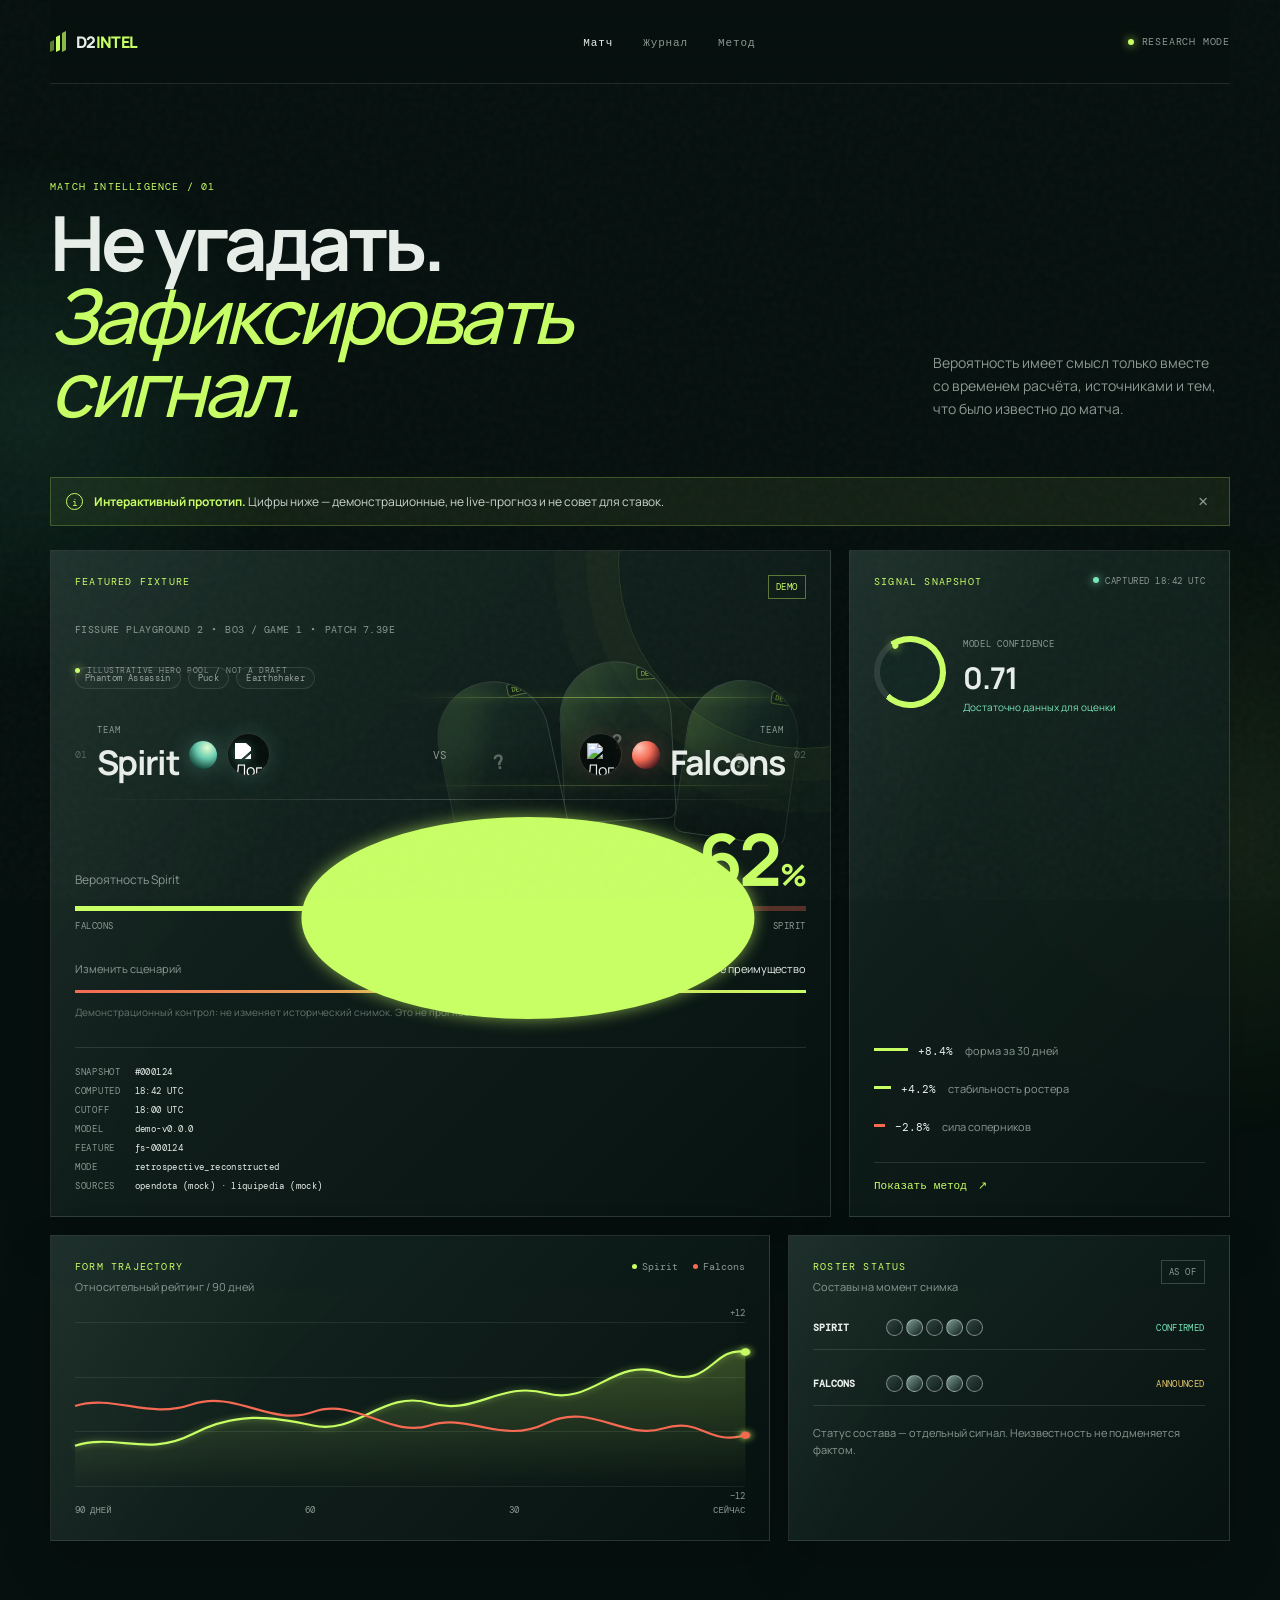
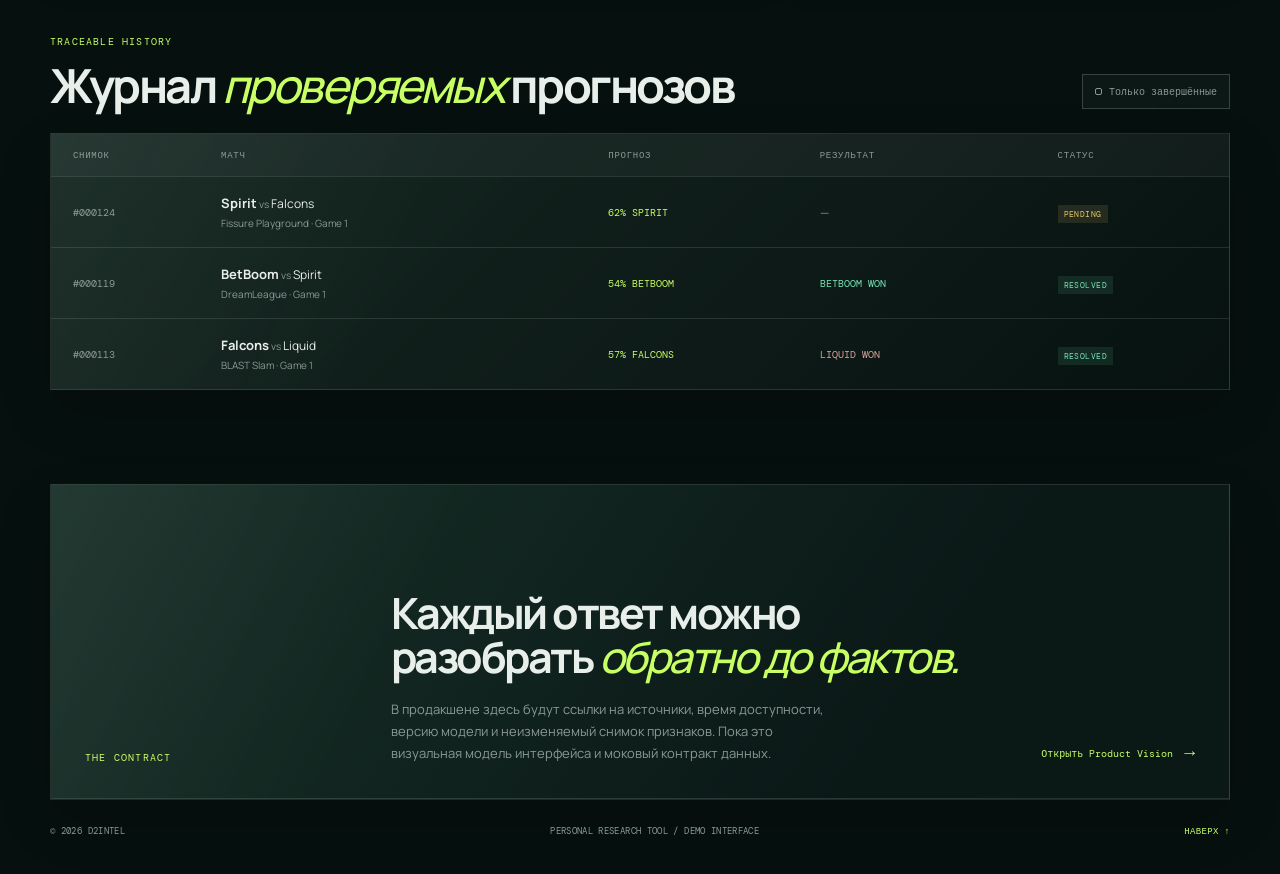
==== site/index.html @ 44f667b5 "fix(ui): вести ссылку Product Vision на репозиторий, а не на ../PRODUCT.md Относительная ссылка ../P" ====
<!doctype html>
<html lang="ru">
  <head>
    <meta charset="UTF-8" />
    <meta name="viewport" content="width=device-width, initial-scale=1.0" />
    <meta name="theme-color" content="#07100f" />
    <meta
      name="description"
      content="D2INTEL — интерфейс для воспроизводимой аналитики профессиональной Dota 2."
    />
    <title>D2INTEL — Match Intelligence</title>
    <link rel="preconnect" href="https://fonts.googleapis.com" />
    <link rel="preconnect" href="https://fonts.gstatic.com" crossorigin />
    <link
      href="https://fonts.googleapis.com/css2?family=DM+Mono:wght@400;500&family=Manrope:wght@400;500;600;700;800&display=swap"
      rel="stylesheet"
    />
    <link rel="stylesheet" href="./styles.css" />
  </head>
  <body>
    <div class="ambient ambient--left"></div>
    <div class="ambient ambient--right"></div>
    <div class="grain" aria-hidden="true"></div>

    <header class="topbar page-width">
      <a class="brand" href="#top" aria-label="D2INTEL — на главную">
        <span class="brand-mark" aria-hidden="true"><i></i><i></i><i></i></span>
        <span>D2<span class="brand-accent">INTEL</span></span>
      </a>
      <nav class="nav" aria-label="Основная навигация">
        <a class="nav-link nav-link--active" href="#match">Матч</a>
        <a class="nav-link" href="#ledger">Журнал</a>
        <a class="nav-link" href="#method">Метод</a>
      </nav>
      <div class="status" title="Демонстрационный режим">
        <span class="status-dot"></span>
        <span>RESEARCH MODE</span>
      </div>
    </header>

    <main id="top" class="page-width">
      <section class="intro" aria-labelledby="page-title">
        <div>
          <p class="eyebrow">MATCH INTELLIGENCE / 01</p>
          <h1 id="page-title">Не угадать.<br /><em>Зафиксировать сигнал.</em></h1>
        </div>
        <p class="intro-copy">
          Вероятность имеет смысл только вместе со временем расчёта, источниками и тем, что
          было известно до матча.
        </p>
      </section>

      <section class="demo-notice" aria-label="Статус прототипа" data-reveal>
        <span class="notice-icon" aria-hidden="true">i</span>
        <p><strong>Интерактивный прототип.</strong> Цифры ниже — демонстрационные, не live-прогноз и не совет для ставок.</p>
        <button class="notice-close" type="button" aria-label="Скрыть уведомление">×</button>
      </section>

      <section id="match" class="match-layout" aria-labelledby="match-heading">
        <article class="match-card panel" data-reveal>
          <div class="panel-label-row">
            <p class="panel-label">FEATURED FIXTURE</p>
            <span class="tag tag--live">DEMO</span>
          </div>
          <div class="match-meta" id="match-meta">
            <span>FISSURE PLAYGROUND 2</span>
            <span>•</span>
            <span>BO3 / GAME 1</span>
            <span>•</span>
            <span>PATCH 7.39E</span>
          </div>

          <div class="hero-constellation" aria-hidden="true">
            <div class="hero-portraits" id="hero-portraits"></div>
            <span class="scan-line scan-line--one"></span><span class="scan-line scan-line--two"></span>
          </div>
          <p class="hero-pool-label"><span></span>ILLUSTRATIVE HERO POOL / NOT A DRAFT</p>
          <ul class="hero-chips" id="hero-chips" aria-label="Иллюстративные герои прототипа (демо, не драфт)"></ul>

          <div class="teams">
            <div class="team team--a">
              <span class="team-number">01</span>
              <div class="team-copy"><p>TEAM</p><h2 id="match-heading">Spirit</h2></div>
              <span class="team-orb team-orb--a" aria-hidden="true"></span>
              <span class="team-logo team-logo--spirit"><img src="https://gamesettings.top/assets/images/game/149/logo.png" alt="Логотип Team Spirit" data-mono="TS" loading="lazy" decoding="async" /></span>
            </div>
            <div class="versus" aria-label="против">VS</div>
            <div class="team team--b">
              <span class="team-logo team-logo--falcons"><img src="https://img-cdn.hltv.org/teamlogo/4eJSkDQINNM6Tbs4WvLzkN.png?ixlib=java-2.1.0&amp;s=21613e9a4eb0302486984b3c3536202e&amp;w=500" alt="Логотип Team Falcons" data-mono="TF" loading="lazy" decoding="async" /></span>
              <span class="team-orb team-orb--b" aria-hidden="true"></span>
              <div class="team-copy team-copy--right"><p>TEAM</p><h2 id="team-b-name">Falcons</h2></div>
              <span class="team-number">02</span>
            </div>
          </div>

          <div class="probability-block" data-reveal>
            <div class="probability-heading">
              <span>Вероятность <span id="team-a-label">Team Spirit</span></span>
              <strong><output id="probability-value">62</output><small>%</small></strong>
            </div>
            <div class="probability-track" aria-hidden="true"><span id="probability-fill"></span><span class="probability-pulse"></span></div>
            <div class="probability-scale"><span>FALCONS</span><span>НЕЙТРАЛЬНО</span><span>SPIRIT</span></div>
            <label class="slider-label" for="probability-control">
              <span>Изменить сценарий</span><span id="scenario-name">Умеренное преимущество</span>
            </label>
            <input id="probability-control" type="range" min="35" max="75" value="62" aria-describedby="scenario-help" />
            <p id="scenario-help" class="assistive-copy">Демонстрационный контрол: не изменяет исторический снимок. Это не прогноз и не совет для ставок.</p>
            <p class="sr-only" aria-live="polite" id="scenario-live"></p>
          </div>

          <dl class="provenance" id="provenance" aria-label="Происхождение снимка"></dl>
        </article>

        <aside class="signal-card panel" aria-labelledby="signal-heading" data-reveal>
          <div class="panel-label-row">
            <p class="panel-label" id="signal-heading">SIGNAL SNAPSHOT</p>
            <span class="capture" id="signal-capture">CAPTURED 18:42 UTC</span>
          </div>
          <div class="signal-score">
            <span class="signal-ring" aria-hidden="true"><i></i></span>
            <div><span class="metric-name">MODEL CONFIDENCE</span><strong id="signal-confidence">0.71</strong><p id="signal-confidence-note">Достаточно данных для оценки</p></div>
          </div>
          <div class="evidence-list" id="evidence-list"></div>
          <a class="text-link" href="#method">Показать метод <span>↗</span></a>
        </aside>
      </section>

      <section class="insight-grid">
        <article class="panel chart-panel" aria-labelledby="trajectory-heading" data-reveal>
          <div class="panel-label-row">
            <div><p class="panel-label" id="trajectory-heading">FORM TRAJECTORY</p><p class="panel-subtitle">Относительный рейтинг / 90 дней</p></div>
            <div class="legend"><span><i class="legend-dot legend-dot--a"></i>Spirit</span><span><i class="legend-dot legend-dot--b"></i>Falcons</span></div>
          </div>
          <div class="chart-wrap" role="img" aria-label="График формы: Team Spirit в конце периода опережает Team Falcons">
            <div class="chart-grid"><i></i><i></i><i></i><i></i></div>
            <svg viewBox="0 0 690 220" preserveAspectRatio="none" aria-hidden="true">
              <defs><linearGradient id="areaA" x1="0" y1="0" x2="0" y2="1"><stop offset="0" stop-color="#c8ff65" stop-opacity=".24"/><stop offset="1" stop-color="#c8ff65" stop-opacity="0"/></linearGradient></defs>
              <path id="area-a" class="area" d="M0 165 C40 148 75 180 120 150 S200 125 245 138 S318 90 365 108 S437 78 485 95 S555 45 605 68 S655 32 690 40 L690 220 L0 220Z" fill="url(#areaA)"/>
              <path id="line-a" class="line line--a" d="M0 165 C40 148 75 180 120 150 S200 125 245 138 S318 90 365 108 S437 78 485 95 S555 45 605 68 S655 32 690 40"/>
              <path id="line-b" class="line line--b" d="M0 112 C40 96 75 130 120 110 S202 140 245 120 S325 155 365 138 S440 164 485 135 S565 158 605 142 S650 165 690 151"/>
              <circle id="chart-end-a" class="chart-end" cx="690" cy="40" r="5"/><circle id="chart-end-b" class="chart-end chart-end--b" cx="690" cy="151" r="5"/>
            </svg>
            <div class="chart-label chart-label--top">+12</div><div class="chart-label chart-label--bottom">−12</div>
          </div>
          <div class="chart-dates"><span>90 ДНЕЙ</span><span>60</span><span>30</span><span>СЕЙЧАС</span></div>
        </article>

        <article class="panel roster-panel" aria-labelledby="roster-heading" data-reveal>
          <div class="panel-label-row"><div><p class="panel-label" id="roster-heading">ROSTER STATUS</p><p class="panel-subtitle">Составы на момент снимка</p></div><span class="tag">AS OF</span></div>
          <div id="roster-rows"></div>
          <p class="roster-note">Статус состава — отдельный сигнал. Неизвестность не подменяется фактом.</p>
        </article>
      </section>

      <section id="ledger" class="ledger-section" aria-labelledby="ledger-heading" data-reveal>
        <div class="section-heading"><div><p class="eyebrow">TRACEABLE HISTORY</p><h2 id="ledger-heading">Журнал <em>проверяемых</em> прогнозов</h2></div><button class="filter-button" type="button" aria-pressed="false"><span></span>Только завершённые</button></div>
        <div class="ledger panel" role="table" aria-label="Журнал демонстрационных прогнозов">
          <div class="ledger-head" role="row"><span role="columnheader">СНИМОК</span><span role="columnheader">МАТЧ</span><span role="columnheader">ПРОГНОЗ</span><span role="columnheader">РЕЗУЛЬТАТ</span><span role="columnheader">СТАТУС</span></div>
          <div id="ledger-body"></div>
        </div>
      </section>

      <section id="method" class="method-section panel" data-reveal>
        <p class="panel-label">THE CONTRACT</p>
        <div><h2>Каждый ответ можно<br />разобрать <em>обратно до фактов.</em></h2><p>В продакшене здесь будут ссылки на источники, время доступности, версию модели и неизменяемый снимок признаков. Пока это визуальная модель интерфейса и моковый контракт данных.</p></div>
        <a class="method-link" href="https://github.com/djajling/d2intel/blob/main/PRODUCT.md" target="_blank" rel="noopener">Открыть Product Vision <span>→</span></a>
      </section>
    </main>

    <footer class="footer page-width"><span>© 2026 D2INTEL</span><span>PERSONAL RESEARCH TOOL / DEMO INTERFACE</span><a href="#top">НАВЕРХ ↑</a></footer>

    <script type="application/json" id="match-contract-fallback">
{
  "contract_version": "0.1.0-mock",
  "demo": true,
  "evaluation_mode": "retrospective_reconstructed",
  "disclaimer": "Моковый контракт первого прототипа. Все цифры демонстрационные, не live-прогноз и не совет для ставок.",
  "target_note": "ВНИМАНИЕ: docs/PRD.md определяет цель как карта N ПОСЛЕ драфта, а корневые документы — первая карта ДО драфта. Цель прогноза требует согласования владельцем через ADR до подключения реального API.",
  "snapshot_id": "#000124",
  "computed_at": "2026-09-21T18:42:00Z",
  "cutoff_at": "2026-09-21T18:00:00Z",
  "data_age": "reconstructed",
  "model_version_id": "demo-v0.0.0",
  "feature_snapshot_id": "fs-000124",
  "sources": [
    { "id": "opendota", "kind": "history", "access": "mock", "rights": "pending_review" },
    { "id": "liquipedia", "kind": "roster", "access": "mock", "rights": "pending_review" }
  ],
  "fixture": {
    "tournament": "FISSURE PLAYGROUND 2",
    "stage": null,
    "series_format": "BO3",
    "game_number": 1,
    "patch": "7.39E",
    "team_a": { "name": "Spirit", "roster_status": "confirmed" },
    "team_b": { "name": "Falcons", "roster_status": "announced" }
  },
  "prediction": {
    "team_a_win_probability": 0.62,
    "team_b_win_probability": 0.38,
    "abstention": false,
    "confidence": 0.71,
    "confidence_note": "Достаточно данных для оценки",
    "slider": { "min": 35, "max": 75, "default": 62 },
    "scenario_bands": [
      { "upto": 47, "label": "Преимущество Falcons" },
      { "upto": 54, "label": "Почти равные шансы" },
      { "upto": 66, "label": "Умеренное преимущество" },
      { "upto": 101, "label": "Выраженное преимущество" }
    ]
  },
  "evidence": [
    { "label": "форма за 30 дней", "delta": 8.4, "direction": "positive" },
    { "label": "стабильность ростера", "delta": 4.2, "direction": "positive" },
    { "label": "сила соперников", "delta": -2.8, "direction": "negative" }
  ],
  "hero_pool": [
    { "name": "Phantom Assassin", "image": "https://cdn.cloudflare.steamstatic.com/apps/dota2/images/dota_react/heroes/phantom_assassin.png", "demo": true },
    { "name": "Puck", "image": "https://cdn.cloudflare.steamstatic.com/apps/dota2/images/dota_react/heroes/puck.png", "demo": true },
    { "name": "Earthshaker", "image": "https://cdn.cloudflare.steamstatic.com/apps/dota2/images/dota_react/heroes/earthshaker.png", "demo": true }
  ],
  "form_trajectory": {
    "window_days": 90,
    "team_a_path": "M0 165 C40 148 75 180 120 150 S200 125 245 138 S318 90 365 108 S437 78 485 95 S555 45 605 68 S655 32 690 40 L690 220 L0 220Z",
    "team_a_line": "M0 165 C40 148 75 180 120 150 S200 125 245 138 S318 90 365 108 S437 78 485 95 S555 45 605 68 S655 32 690 40",
    "team_b_line": "M0 112 C40 96 75 130 120 110 S202 140 245 120 S325 155 365 138 S440 164 485 135 S565 158 605 142 S650 165 690 151",
    "team_a_end": { "x": 690, "y": 40 },
    "team_b_end": { "x": 690, "y": 151 }
  },
  "ledger": [
    { "snapshot_id": "#000124", "team_a": "Spirit", "team_b": "Falcons", "event": "Fissure Playground · Game 1", "prob_chip": "62% SPIRIT", "result": "—", "status": "PENDING", "status_kind": "open" },
    { "snapshot_id": "#000119", "team_a": "BetBoom", "team_b": "Spirit", "event": "DreamLeague · Game 1", "prob_chip": "54% BETBOOM", "result": "BETBOOM WON", "status": "RESOLVED", "status_kind": "resolved" },
    { "snapshot_id": "#000113", "team_a": "Falcons", "team_b": "Liquid", "event": "BLAST Slam · Game 1", "prob_chip": "57% FALCONS", "result": "LIQUID WON", "status": "RESOLVED", "status_kind": "miss" }
  ]
}
    </script>
    <script src="./app.js"></script>
  </body>
</html>
---- site/styles.css ----
:root {
  --ink: #e8eee9;
  --muted: #8b9992;
  --line: rgba(232, 238, 233, 0.12);
  --line-bright: rgba(232, 238, 233, 0.2);
  --ground: #06100e;
  --panel: rgba(16, 30, 27, 0.72);
  --acid: #c8ff65;
  --hot: #f66a53;
  --mint: #77e6ba;
  --mono: "DM Mono", monospace;
  --sans: "Manrope", Arial, sans-serif;
}

* { box-sizing: border-box; }
html { scroll-behavior: smooth; }
body { margin: 0; color: var(--ink); background: var(--ground); font-family: var(--sans); min-width: 320px; overflow-x: hidden; }
a { color: inherit; text-decoration: none; }
button, input { font: inherit; }
button { color: inherit; }
.page-width { width: min(1180px, calc(100% - 48px)); margin: 0 auto; position: relative; z-index: 1; }
.grain { position: fixed; inset: 0; pointer-events: none; opacity: .045; z-index: 4; background-image: url("data:image/svg+xml,%3Csvg viewBox='0 0 160 160' xmlns='http://www.w3.org/2000/svg'%3E%3Cfilter id='n'%3E%3CfeTurbulence type='fractalNoise' baseFrequency='.9' numOctaves='4' stitchTiles='stitch'/%3E%3C/filter%3E%3Crect width='100%25' height='100%25' filter='url(%23n)' opacity='.7'/%3E%3C/svg%3E"); }
.ambient { position: fixed; border-radius: 100%; filter: blur(2px); pointer-events: none; opacity: .8; }
.ambient--left { top: 115px; left: -270px; width: 600px; height: 600px; background: radial-gradient(circle, rgba(101, 227, 173, .12), transparent 66%); animation: float 18s ease-in-out infinite alternate; }
.ambient--right { right: -280px; top: 490px; width: 690px; height: 690px; background: radial-gradient(circle, rgba(200, 255, 101, .1), transparent 65%); animation: float 23s -5s ease-in-out infinite alternate-reverse; }

.topbar { position: sticky; top: 0; z-index: 6; height: 84px; display: flex; align-items: center; justify-content: space-between; border-bottom: 1px solid var(--line); background: linear-gradient(180deg, rgba(6,16,14,.88), rgba(6,16,14,.55)); backdrop-filter: blur(12px); -webkit-backdrop-filter: blur(12px); }
.brand { display: flex; align-items: center; gap: 10px; font-size: 16px; font-weight: 800; letter-spacing: -.7px; }
.brand-accent { color: var(--acid); }
.brand-mark { display: flex; gap: 2px; align-items: end; height: 19px; }
.brand-mark i { display: block; width: 4px; background: var(--acid); transform: skewY(-25deg); }
.brand-mark i:nth-child(1) { height: 10px; opacity: .45; }.brand-mark i:nth-child(2) { height: 15px; }.brand-mark i:nth-child(3) { height: 19px; opacity: .7; }
.nav { display: flex; gap: 30px; margin-left: 74px; }.nav-link { font: 500 11px var(--mono); color: var(--muted); letter-spacing: .08em; transition: color .2s; }.nav-link:hover, .nav-link--active { color: var(--ink); }
.status { display: flex; gap: 8px; align-items: center; color: var(--muted); font: 10px var(--mono); letter-spacing: .08em; }.status-dot { width: 6px; height: 6px; border-radius: 50%; background: var(--acid); box-shadow: 0 0 10px var(--acid); animation: blink 2.5s infinite; }

.intro { padding: 96px 0 52px; display: flex; align-items: end; justify-content: space-between; gap: 32px; }.eyebrow, .panel-label { margin: 0 0 13px; color: var(--acid); font: 10px var(--mono); letter-spacing: .12em; }.intro h1 { margin: 0; max-width: 700px; font-size: clamp(42px, 6vw, 76px); line-height: .96; letter-spacing: -4px; font-weight: 700; }.intro h1 em, h2 em { color: var(--acid); font-weight: 500; }.intro-copy { max-width: 290px; margin: 0 7px 5px 0; color: var(--muted); font-size: 14px; line-height: 1.65; }
.demo-notice { margin: 0 0 24px; border: 1px solid rgba(200, 255, 101, .23); background: rgba(200, 255, 101, .07); min-height: 48px; padding: 12px 15px; display: flex; align-items: center; gap: 11px; color: #cbd6d0; font-size: 12px; transition: opacity .3s, transform .3s, margin .3s; }.demo-notice p { margin: 0; }.demo-notice strong { color: var(--acid); }.notice-icon { border: 1px solid var(--acid); color: var(--acid); font: 10px var(--mono); width: 17px; height: 17px; text-align: center; border-radius: 100%; padding-top: 2px; }.notice-close { border: 0; background: transparent; cursor: pointer; color: var(--muted); font-size: 21px; line-height: 1; margin-left: auto; }.demo-notice--hidden { opacity: 0; transform: translateY(-8px); pointer-events: none; margin-bottom: -24px; }

.panel { position: relative; overflow: hidden; border: 1px solid var(--line); background: linear-gradient(135deg, rgba(26, 46, 40, .8), rgba(8, 19, 17, .85)); box-shadow: 0 22px 50px rgba(0, 0, 0, .16); }.panel::before { content: ""; position: absolute; inset: 0; pointer-events: none; background: linear-gradient(115deg, rgba(255,255,255,.045), transparent 32%); }.panel-label-row { position: relative; z-index: 1; display: flex; align-items: flex-start; justify-content: space-between; gap: 14px; }.panel-label { margin-bottom: 0; }.panel-subtitle { margin: 6px 0 0; color: var(--muted); font-size: 11px; }.tag, .capture { border: 1px solid var(--line-bright); padding: 5px 7px; color: var(--muted); font: 9px var(--mono); letter-spacing: .06em; }.tag--live { border-color: rgba(200,255,101,.4); color: var(--acid); }.capture { border: 0; padding: 0; color: var(--muted); }
.match-layout { display: grid; grid-template-columns: minmax(0, 1.68fr) minmax(300px, .82fr); gap: 18px; }.match-card { padding: 24px; min-height: 580px; isolation: isolate; }.match-card::after { content: ""; position: absolute; z-index: -1; width: 370px; height: 370px; right: -160px; top: -174px; border: 1px solid rgba(200,255,101,.13); border-radius: 50%; box-shadow: 0 0 0 32px rgba(200,255,101,.025), 0 0 0 64px rgba(200,255,101,.018); animation: orbital 14s linear infinite; }.match-meta { display: flex; flex-wrap: wrap; gap: 8px; margin-top: 24px; color: var(--muted); font: 10px var(--mono); letter-spacing: .04em; }
.hero-constellation { position: absolute; z-index: -1; right: 6px; top: 67px; width: 57%; height: 225px; pointer-events: none; opacity: .72; mask-image: linear-gradient(90deg, transparent, #000 21%, #000 86%, transparent); }.hero-portrait { position: absolute; overflow: hidden; width: 112px; height: 160px; border: 1px solid rgba(232,238,233,.18); border-radius: 59px 59px 10px 10px; background: #142622; box-shadow: 0 18px 25px rgba(0,0,0,.25); transform-origin: bottom center; animation: hero-rise 5.5s ease-in-out infinite alternate; }.hero-portrait::after { content: ""; position: absolute; inset: 0; background: linear-gradient(180deg, transparent 38%, rgba(7,16,14,.75)), linear-gradient(115deg, rgba(200,255,101,.22), transparent 46%); }.hero-portrait img { width: 100%; height: 100%; object-fit: cover; transform: scale(1.26); filter: saturate(1.25) contrast(1.08); }.hero-portrait--one { right: 9%; bottom: 4px; transform: rotate(8deg); animation-delay: -1.8s; }.hero-portrait--two { right: 33%; bottom: 22px; transform: rotate(-3deg); animation-delay: -3.1s; }.hero-portrait--three { right: 57%; bottom: 4px; transform: rotate(-12deg); animation-delay: -.4s; }.scan-line { position: absolute; z-index: 2; left: 4%; right: 4%; height: 1px; background: linear-gradient(90deg, transparent, rgba(200,255,101,.7), transparent); box-shadow: 0 0 8px rgba(200,255,101,.6); animation: scan 4.5s ease-in-out infinite; }.scan-line--one { top: 35%; }.scan-line--two { top: 74%; animation-delay: -2.2s; opacity: .45; }.hero-pool-label { position: relative; z-index: 1; display: flex; align-items: center; gap: 7px; margin: 29px 0 -20px; color: rgba(232,238,233,.52); font: 8px var(--mono); letter-spacing: .07em; }.hero-pool-label span { width: 5px; height: 5px; border-radius: 50%; background: var(--acid); box-shadow: 0 0 8px var(--acid); animation: blink 1.8s infinite; }
.teams { position: relative; z-index: 1; display: grid; grid-template-columns: 1fr 40px 1fr; align-items: center; margin: 35px 0 32px; }.teams::after { content: ""; position: absolute; height: 1px; background: linear-gradient(90deg, transparent, var(--line-bright), transparent); left: 0; right: 0; bottom: -15px; }.team { display: flex; align-items: center; gap: 10px; }.team--b { justify-content: flex-end; }.team-number { color: rgba(232,238,233,.3); font: 10px var(--mono); }.team-copy p { margin: 0 0 3px; color: var(--muted); font: 9px var(--mono); letter-spacing: .12em; }.team-copy h2 { margin: 0; font-size: clamp(24px, 3vw, 34px); letter-spacing: -1.7px; }.team-copy--right { text-align: right; }.team-orb { position: relative; width: 28px; height: 28px; flex: 0 0 auto; border-radius: 50%; overflow: hidden; }.team-orb::after { content: ""; position: absolute; width: 50px; height: 50px; border-radius: 45% 55% 52% 48%; left: -15px; top: -13px; border: 2px solid rgba(255,255,255,.4); transform: rotate(31deg); }.team-orb--a { background: radial-gradient(circle at 65% 24%, #e6ffd3, #67cbaf 39%, #15483b 77%); box-shadow: 0 0 22px rgba(119,230,186,.3); }.team-orb--b { background: radial-gradient(circle at 25% 24%, #ffc9ba, #f66a53 42%, #591d22 77%); box-shadow: 0 0 22px rgba(246,106,83,.25); }.team-logo { display: grid; place-items: center; width: 43px; height: 43px; flex: 0 0 auto; border: 1px solid rgba(232,238,233,.16); border-radius: 50%; overflow: hidden; background: rgba(5,12,10,.88); }.team-logo img { display: block; max-width: 77%; max-height: 77%; object-fit: contain; filter: drop-shadow(0 2px 5px rgba(0,0,0,.6)); }.team-logo--spirit img { filter: brightness(0) invert(1) drop-shadow(0 2px 5px rgba(119,230,186,.4)); }.team-logo--spirit { box-shadow: 0 0 22px rgba(119,230,186,.18); }.team-logo--falcons { box-shadow: 0 0 22px rgba(246,106,83,.16); }.versus { justify-self: center; color: var(--muted); font: 11px var(--mono); }
.probability-block { position: relative; z-index: 1; padding-top: 12px; }.probability-heading { display: flex; align-items: end; justify-content: space-between; color: var(--muted); font-size: 12px; }.probability-heading strong { color: var(--acid); font: 700 clamp(49px, 7vw, 72px)/.82 var(--sans); letter-spacing: -4px; }.probability-heading small { font-size: .42em; letter-spacing: -1px; margin-left: 2px; }.probability-track { height: 5px; margin-top: 18px; background: rgba(246,106,83,.32); overflow: hidden; }.probability-track span { display: block; height: 100%; width: 62%; background: var(--acid); box-shadow: 0 0 16px rgba(200,255,101,.6); transition: width .25s ease, background .25s; }.probability-scale { display: flex; justify-content: space-between; margin-top: 9px; color: var(--muted); font: 9px var(--mono); letter-spacing: .06em; }.slider-label { display: flex; justify-content: space-between; margin-top: 29px; font-size: 11px; color: var(--muted); }.slider-label span:last-child { color: var(--ink); } input[type="range"] { width: 100%; margin: 12px 0 0; appearance: none; height: 3px; cursor: pointer; background: linear-gradient(90deg, var(--hot), var(--acid)); outline: none; } input[type="range"]::-webkit-slider-thumb { appearance: none; width: 14px; height: 14px; border: 2px solid var(--ground); border-radius: 50%; background: var(--ink); box-shadow: 0 0 0 2px var(--ink); } input[type="range"]::-moz-range-thumb { width: 12px; height: 12px; border: 2px solid var(--ground); border-radius: 50%; background: var(--ink); box-shadow: 0 0 0 2px var(--ink); }.assistive-copy { margin: 7px 0 0; color: #63746c; font-size: 10px; }
.signal-card { padding: 24px; display: flex; flex-direction: column; }.signal-score { display: flex; align-items: center; gap: 17px; margin: 42px 0 30px; }.signal-ring { width: 72px; height: 72px; position: relative; border-radius: 50%; background: conic-gradient(var(--acid) 0 71%, rgba(232,238,233,.1) 71%); transform: rotate(-33deg); }.signal-ring::after { content: ""; position: absolute; inset: 6px; border-radius: 50%; background: #132622; }.signal-ring i { position: absolute; z-index: 1; width: 6px; height: 6px; border-radius: 50%; top: 3px; left: 49%; background: var(--acid); box-shadow: 0 0 10px var(--acid); }.metric-name { color: var(--muted); font: 9px var(--mono); letter-spacing: .08em; }.signal-score strong { display: block; margin: 5px 0 2px; font-size: 30px; letter-spacing: -1px; }.signal-score p { margin: 0; color: var(--mint); font-size: 10px; }.evidence-list { display: grid; gap: 16px; margin-top: auto; }.evidence { display: flex; align-items: center; gap: 10px; }.evidence-bar { width: 38px; height: 3px; background: var(--acid); }.evidence-bar--short { width: 23px; }.evidence-bar--negative { width: 12px; background: var(--hot); }.evidence strong { display: inline-block; width: 47px; color: var(--ink); font: 11px var(--mono); }.evidence span:last-child { color: var(--muted); font-size: 11px; }.text-link { margin-top: 26px; padding-top: 15px; border-top: 1px solid var(--line); color: var(--acid); font: 11px var(--mono); }.text-link span { margin-left: 4px; }

.insight-grid { display: grid; grid-template-columns: minmax(0, 1.55fr) minmax(280px, .95fr); gap: 18px; margin-top: 18px; }.chart-panel, .roster-panel { min-height: 288px; padding: 24px; }.legend { display: flex; gap: 15px; color: var(--muted); font: 10px var(--mono); }.legend span { display: flex; gap: 5px; align-items: center; }.legend-dot { width: 5px; height: 5px; display: inline-block; border-radius: 50%; }.legend-dot--a { background: var(--acid); }.legend-dot--b { background: var(--hot); }.chart-wrap { height: 165px; margin-top: 28px; position: relative; }.chart-wrap svg { position: absolute; inset: 0; width: 100%; height: 100%; overflow: visible; }.chart-grid { position: absolute; inset: 0; display: flex; flex-direction: column; justify-content: space-between; }.chart-grid i { display: block; border-top: 1px solid rgba(232,238,233,.09); }.line { fill: none; stroke-width: 2.2; vector-effect: non-scaling-stroke; }.line--a { stroke: var(--acid); filter: drop-shadow(0 0 4px rgba(200,255,101,.5)); stroke-dasharray: 1000; stroke-dashoffset: 1000; animation: draw-line 2s .1s ease forwards; }.line--b { stroke: var(--hot); stroke-dasharray: 1000; stroke-dashoffset: 1000; animation: draw-line 2.2s .35s ease forwards; }.chart-end { fill: var(--acid); filter: drop-shadow(0 0 4px var(--acid)); opacity: 0; animation: appear .2s 1.9s forwards; }.chart-end--b { fill: var(--hot); animation-delay: 2.3s; }.chart-label { position: absolute; right: 0; color: var(--muted); font: 9px var(--mono); }.chart-label--top { top: -15px; }.chart-label--bottom { bottom: -15px; }.chart-dates { display: flex; justify-content: space-between; margin-top: 17px; color: var(--muted); font: 9px var(--mono); }
.roster-row { position: relative; z-index: 1; display: grid; grid-template-columns: 63px 1fr auto; align-items: center; gap: 10px; padding: 25px 0 13px; border-bottom: 1px solid var(--line); }.roster-team { font: 600 10px var(--mono); }.player-dots { display: flex; gap: 3px; }.player-dots i { display: block; width: 17px; height: 17px; border: 1px solid rgba(232,238,233,.45); border-radius: 50%; background: linear-gradient(135deg, #314641, #0e1c19); }.player-dots i:nth-child(2n) { background: linear-gradient(135deg, #7c9e95, #0e1c19); }.roster-status { font: 9px var(--mono); letter-spacing: .04em; }.roster-status--good { color: var(--mint); }.roster-status--neutral { color: #e7c76c; }.roster-note { margin: 18px 0 0; color: var(--muted); font-size: 11px; line-height: 1.55; }

.ledger-section { margin: 94px 0; }.section-heading { display: flex; align-items: end; justify-content: space-between; margin-bottom: 24px; }.section-heading h2, .method-section h2 { margin: 0; font-size: clamp(30px, 4vw, 47px); line-height: 1.03; letter-spacing: -2.5px; }.filter-button { border: 1px solid var(--line-bright); padding: 10px 12px; background: rgba(16,30,27,.6); cursor: pointer; color: var(--muted); font: 10px var(--mono); transition: color .2s, border .2s; }.filter-button:hover, .filter-button[aria-pressed="true"] { color: var(--acid); border-color: var(--acid); }.filter-button span { display: inline-block; width: 7px; height: 7px; margin-right: 7px; border: 1px solid currentColor; border-radius: 2px; }.filter-button[aria-pressed="true"] span { background: currentColor; }.ledger { overflow: hidden; }.ledger-head, .ledger-row { display: grid; grid-template-columns: .74fr 2.1fr 1.1fr 1.25fr .85fr; gap: 18px; align-items: center; padding: 15px 22px; }.ledger-head { background: rgba(232,238,233,.035); color: var(--muted); font: 9px var(--mono); letter-spacing: .08em; }.ledger-row { min-height: 71px; border-top: 1px solid var(--line); transition: background .2s; font-size: 12px; }.ledger-row:hover { background: rgba(200,255,101,.04); }.ledger-row strong { font-size: 13px; }.ledger-row i { color: var(--muted); font-size: 10px; font-style: normal; }.ledger-row small { display: block; margin-top: 4px; color: var(--muted); font-size: 10px; }.mono { color: var(--muted); font: 10px var(--mono); }.prob-chip { color: var(--acid); font: 10px var(--mono); }.pending { color: var(--muted); }.outcome { color: var(--mint); font: 10px var(--mono); }.outcome--miss { color: #d9a49a; }.status-pill { padding: 4px 6px; color: var(--mint); background: rgba(119,230,186,.1); font: 8px var(--mono); letter-spacing: .06em; }.status-pill--open { color: #e7c76c; background: rgba(231,199,108,.12); }
.method-section { min-height: 315px; padding: 34px; display: grid; grid-template-columns: 1fr 2.25fr auto; align-items: end; gap: 30px; background: linear-gradient(125deg, #193129, #0a1816 73%); }.method-section h2 { font-size: clamp(26px, 3.4vw, 43px); }.method-section div p { max-width: 440px; margin: 18px 0 0; color: var(--muted); font-size: 13px; line-height: 1.7; }.method-link { color: var(--acid); white-space: nowrap; font: 10px var(--mono); }.method-link span { font-size: 18px; vertical-align: -1px; margin-left: 5px; }.footer { display: flex; justify-content: space-between; padding: 25px 0 37px; color: var(--muted); border-top: 1px solid var(--line); font: 9px var(--mono); letter-spacing: .04em; }.footer a { color: var(--acid); }

@keyframes float { to { transform: translate(60px, 50px) scale(1.1); } } @keyframes blink { 50% { opacity: .4; } } @keyframes draw-line { to { stroke-dashoffset: 0; } } @keyframes appear { to { opacity: 1; } } @keyframes hero-rise { 0% { margin-bottom: 0; } 100% { margin-bottom: 12px; } } @keyframes scan { 0%,100% { transform: translateX(-18px); opacity: .15; } 50% { transform: translateX(18px); opacity: .95; } } @keyframes orbital { to { transform: rotate(360deg); } }
@media (max-width: 800px) { .topbar { height: 70px; }.nav { display: none; }.intro { padding: 66px 0 42px; display: block; }.intro h1 { letter-spacing: -2.7px; }.intro-copy { margin: 23px 0 0; }.match-layout, .insight-grid { grid-template-columns: 1fr; }.signal-card { min-height: 350px; }.method-section { grid-template-columns: 1fr; min-height: auto; }.ledger-section { margin: 65px 0; }.ledger { overflow-x: auto; }.ledger-head, .ledger-row { min-width: 720px; }.footer { gap: 15px; flex-wrap: wrap; }.footer span:nth-child(2) { order: 3; width: 100%; } }
@media (max-width: 500px) { .page-width { width: min(100% - 28px, 1180px); }.status { font-size: 8px; }.match-card, .signal-card, .chart-panel, .roster-panel { padding: 18px; }.hero-constellation { right: -28px; width: 84%; top: 64px; opacity: .48; }.hero-portrait { width: 94px; height: 137px; }.hero-pool-label { margin-top: 28px; font-size: 7px; }.teams { grid-template-columns: 1fr 25px 1fr; margin-top: 29px; }.team { gap: 7px; }.team-copy h2 { font-size: 23px; }.team-orb { display: none; }.team-logo { width: 35px; height: 35px; }.team-number { display: none; }.probability-heading strong { font-size: 56px; }.section-heading { align-items: flex-start; gap: 18px; flex-direction: column; }.method-section { padding: 25px; }.roster-row { grid-template-columns: 57px 1fr; }.roster-status { grid-column: 2; }.player-dots i { width: 16px; height: 16px; } }
@media (prefers-reduced-motion: reduce) { *, *::before, *::after { animation-duration: .001ms !important; transition-duration: .001ms !important; scroll-behavior: auto !important; } html.js-reveal [data-reveal] { opacity: 1 !important; transform: none !important; } }

/* ---- Enhancement layer: depth, motion, interaction, fallbacks ---- */
.sr-only { position: absolute; width: 1px; height: 1px; padding: 0; margin: -1px; overflow: hidden; clip: rect(0,0,0,0); white-space: nowrap; border: 0; }

.panel { transition: transform .4s cubic-bezier(.2,.7,.2,1), border-color .4s ease, box-shadow .4s ease; }
.panel:hover { transform: translateY(-4px); border-color: var(--line-bright); box-shadow: 0 34px 70px rgba(0,0,0,.32); }

a:focus-visible, button:focus-visible, input:focus-visible, .ledger-row:focus-visible, [tabindex]:focus-visible { outline: 2px solid var(--acid); outline-offset: 3px; border-radius: 5px; }

html.js-reveal [data-reveal] { opacity: 0; transform: translateY(20px); transition: opacity .7s ease, transform .7s cubic-bezier(.2,.7,.2,1); will-change: opacity, transform; }
html.js-reveal [data-reveal].is-visible { opacity: 1; transform: none; }

.hero-portrait { transition: filter .3s ease, box-shadow .3s ease; }
.hero-portrait:hover, .hero-portrait:focus-within { filter: brightness(1.12) saturate(1.1); box-shadow: 0 18px 30px rgba(0,0,0,.38), 0 0 0 1px rgba(200,255,101,.42), 0 0 24px rgba(200,255,101,.18); }
.hero-tag { position: absolute; top: 6px; right: 6px; z-index: 3; font: 7px var(--mono); color: var(--acid); border: 1px solid rgba(200,255,101,.5); padding: 1px 3px; border-radius: 3px; background: rgba(7,16,14,.62); letter-spacing: .06em; }
.hero-name { position: absolute; left: 0; right: 0; bottom: 0; z-index: 3; text-align: center; font: 9px var(--mono); letter-spacing: .05em; color: #e4ece7; background: linear-gradient(180deg, transparent, rgba(7,16,14,.92)); padding: 16px 4px 5px; opacity: 0; transform: translateY(6px); transition: opacity .25s ease, transform .25s ease; pointer-events: none; }
.hero-portrait:hover .hero-name, .hero-portrait:focus-within .hero-name { opacity: 1; transform: none; }
.hero-chips { position: relative; z-index: 1; display: flex; flex-wrap: wrap; gap: 7px; margin: 12px 0 0; padding: 0; list-style: none; }
.hero-chips li { font: 9px var(--mono); letter-spacing: .04em; color: rgba(232,238,233,.62); border: 1px solid var(--line); padding: 4px 9px; border-radius: 20px; background: rgba(255,255,255,.02); }

.probability-pulse { position: absolute; top: 50%; width: 9px; height: 9px; border-radius: 50%; background: var(--acid); box-shadow: 0 0 12px var(--acid); transform: translate(-50%,-50%); left: 62%; animation: pulse-dot 2.4s ease-in-out infinite; }
@keyframes pulse-dot { 0%,100% { opacity: .35; } 50% { opacity: 1; } }

.capture::before { content: ""; display: inline-block; width: 6px; height: 6px; border-radius: 50%; background: var(--mint); box-shadow: 0 0 8px var(--mint); margin-right: 6px; vertical-align: 1px; animation: blink 2s infinite; }

.signal-ring { transition: transform .4s ease; }
.signal-card:hover .signal-ring { transform: rotate(-16deg); }

.team-logo.asset-failed, .hero-portrait.asset-failed { background: linear-gradient(135deg, #1c332c, #0c1a16); }
.team-logo.asset-failed::after { content: attr(data-mono); display: grid; place-items: center; width: 100%; height: 100%; font: 700 14px var(--sans); color: var(--ink); letter-spacing: .02em; }
.hero-portrait.asset-failed::after { content: attr(data-mono); position: absolute; inset: 0; display: grid; place-items: center; font: 700 20px var(--sans); color: rgba(232,238,233,.5); }

.provenance { position: relative; z-index: 1; display: grid; grid-template-columns: auto 1fr; gap: 7px 14px; margin: 28px 0 0; padding-top: 18px; border-top: 1px solid var(--line); font: 9px var(--mono); letter-spacing: .04em; }
.provenance dt { color: var(--muted); letter-spacing: .08em; align-self: center; }
.provenance dd { margin: 0; color: var(--ink); }
.provenance dd[title], .provenance dd { word-break: break-word; }
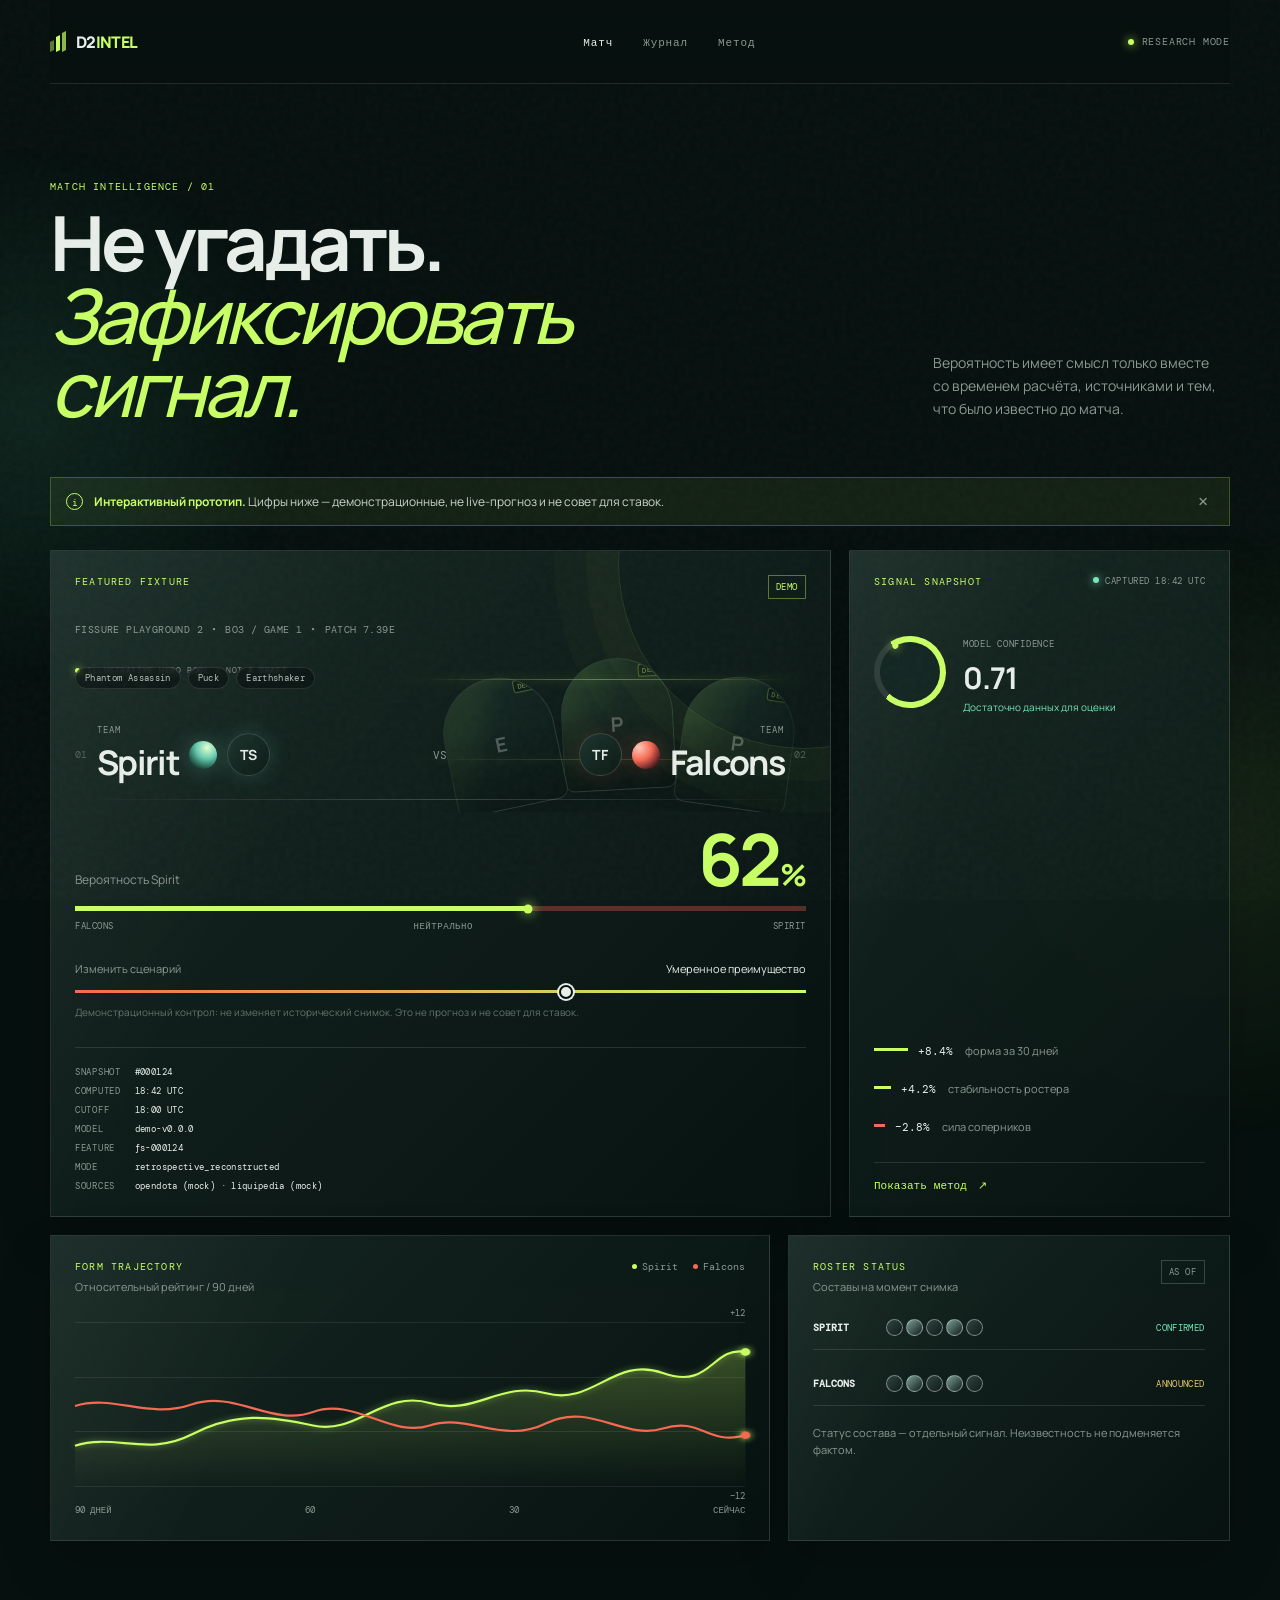
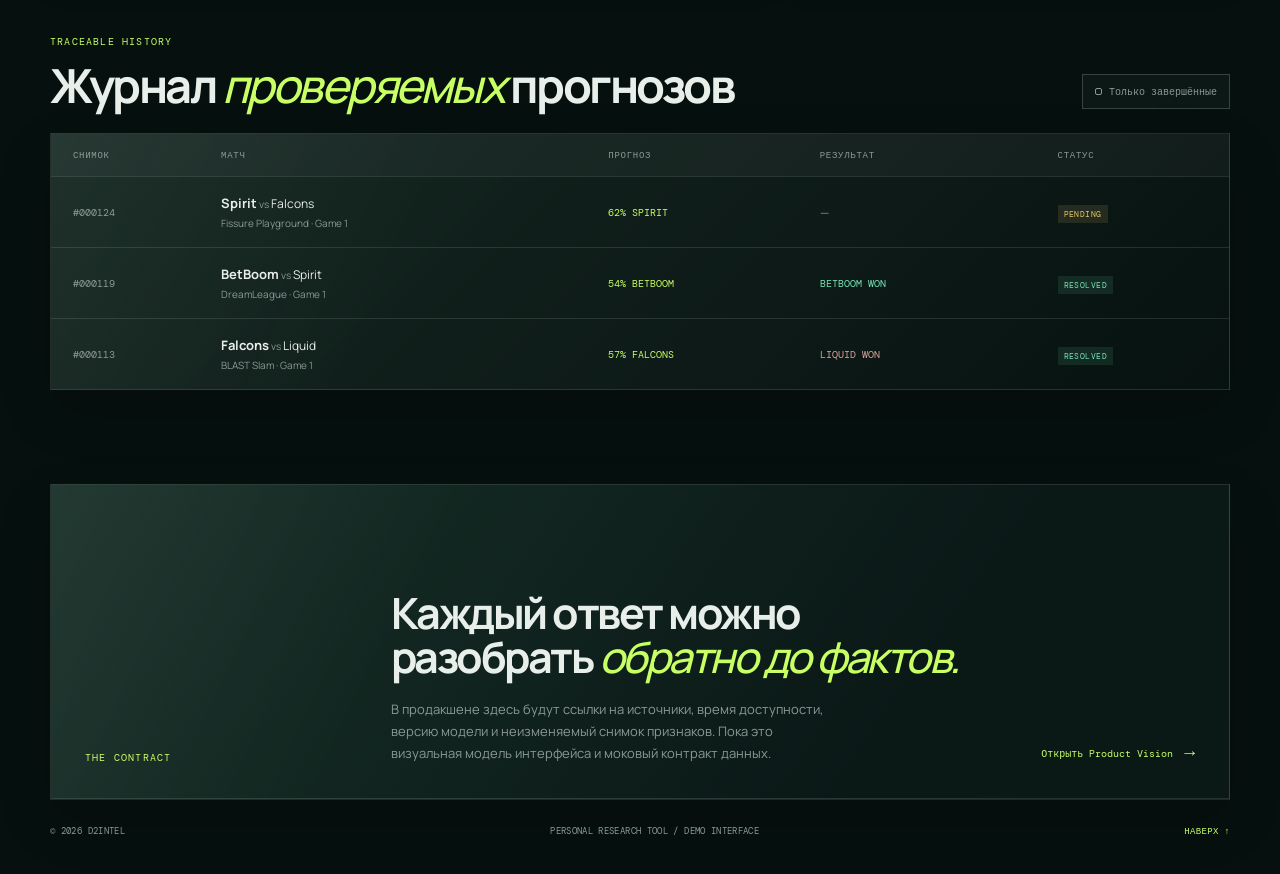
==== commit 59975294: "fix(ui): починить маркер вероятности, портреты героев и логотипы команд Огромный зелёный овал поверх" ====
--- a/site/index.html
+++ b/site/index.html
@@ -82,11 +82,17 @@
               <span class="team-number">01</span>
               <div class="team-copy"><p>TEAM</p><h2 id="match-heading">Spirit</h2></div>
               <span class="team-orb team-orb--a" aria-hidden="true"></span>
-              <span class="team-logo team-logo--spirit"><img src="https://gamesettings.top/assets/images/game/149/logo.png" alt="Логотип Team Spirit" data-mono="TS" loading="lazy" decoding="async" /></span>
+              <!-- Логотипы команд намеренно НЕ подгружаются с внешних CDN: права не подтверждены.
+                   Пока рисуется монограмма. Перед релизом положить локальный файл
+                   (site/assets/logos/spirit.png, права подтверждены) и заменить блок на:
+                   <img src="./assets/logos/spirit.png" alt="Логотип Team Spirit" data-mono="TS" /> -->
+              <span class="team-logo team-logo--spirit asset-failed" data-mono="TS" role="img" aria-label="Логотип Team Spirit"></span>
             </div>
             <div class="versus" aria-label="против">VS</div>
             <div class="team team--b">
-              <span class="team-logo team-logo--falcons"><img src="https://img-cdn.hltv.org/teamlogo/4eJSkDQINNM6Tbs4WvLzkN.png?ixlib=java-2.1.0&amp;s=21613e9a4eb0302486984b3c3536202e&amp;w=500" alt="Логотип Team Falcons" data-mono="TF" loading="lazy" decoding="async" /></span>
+              <!-- Прежний источник (img-cdn.hltv.org) был чужим CDN и отдавал 404 — заменён на монограмму.
+                   Перед релизом: site/assets/logos/falcons.png (права подтверждены) + <img data-mono="TF" />. -->
+              <span class="team-logo team-logo--falcons asset-failed" data-mono="TF" role="img" aria-label="Логотип Team Falcons"></span>
               <span class="team-orb team-orb--b" aria-hidden="true"></span>
               <div class="team-copy team-copy--right"><p>TEAM</p><h2 id="team-b-name">Falcons</h2></div>
               <span class="team-number">02</span>
@@ -98,7 +104,10 @@
               <span>Вероятность <span id="team-a-label">Team Spirit</span></span>
               <strong><output id="probability-value">62</output><small>%</small></strong>
             </div>
-            <div class="probability-track" aria-hidden="true"><span id="probability-fill"></span><span class="probability-pulse"></span></div>
+            <div class="probability-track-wrap">
+              <div class="probability-track" aria-hidden="true"><span id="probability-fill"></span></div>
+              <span class="probability-pulse" aria-hidden="true"></span>
+            </div>
             <div class="probability-scale"><span>FALCONS</span><span>НЕЙТРАЛЬНО</span><span>SPIRIT</span></div>
             <label class="slider-label" for="probability-control">
               <span>Изменить сценарий</span><span id="scenario-name">Умеренное преимущество</span>
@@ -215,9 +224,9 @@
     { "label": "сила соперников", "delta": -2.8, "direction": "negative" }
   ],
   "hero_pool": [
-    { "name": "Phantom Assassin", "image": "https://cdn.cloudflare.steamstatic.com/apps/dota2/images/dota_react/heroes/phantom_assassin.png", "demo": true },
-    { "name": "Puck", "image": "https://cdn.cloudflare.steamstatic.com/apps/dota2/images/dota_react/heroes/puck.png", "demo": true },
-    { "name": "Earthshaker", "image": "https://cdn.cloudflare.steamstatic.com/apps/dota2/images/dota_react/heroes/earthshaker.png", "demo": true }
+    { "name": "Phantom Assassin", "image": "https://cdn.cloudflare.steamstatic.com/apps/dota2/images/heroes/phantom_assassin_vert.jpg", "aspect": "235x272", "demo": true },
+    { "name": "Puck", "image": "https://cdn.cloudflare.steamstatic.com/apps/dota2/images/heroes/puck_vert.jpg", "aspect": "235x272", "demo": true },
+    { "name": "Earthshaker", "image": "https://cdn.cloudflare.steamstatic.com/apps/dota2/images/heroes/earthshaker_vert.jpg", "aspect": "235x272", "demo": true }
   ],
   "form_trajectory": {
     "window_days": 90,
--- a/site/styles.css
+++ b/site/styles.css
@@ -38,9 +38,9 @@
 
 .panel { position: relative; overflow: hidden; border: 1px solid var(--line); background: linear-gradient(135deg, rgba(26, 46, 40, .8), rgba(8, 19, 17, .85)); box-shadow: 0 22px 50px rgba(0, 0, 0, .16); }.panel::before { content: ""; position: absolute; inset: 0; pointer-events: none; background: linear-gradient(115deg, rgba(255,255,255,.045), transparent 32%); }.panel-label-row { position: relative; z-index: 1; display: flex; align-items: flex-start; justify-content: space-between; gap: 14px; }.panel-label { margin-bottom: 0; }.panel-subtitle { margin: 6px 0 0; color: var(--muted); font-size: 11px; }.tag, .capture { border: 1px solid var(--line-bright); padding: 5px 7px; color: var(--muted); font: 9px var(--mono); letter-spacing: .06em; }.tag--live { border-color: rgba(200,255,101,.4); color: var(--acid); }.capture { border: 0; padding: 0; color: var(--muted); }
 .match-layout { display: grid; grid-template-columns: minmax(0, 1.68fr) minmax(300px, .82fr); gap: 18px; }.match-card { padding: 24px; min-height: 580px; isolation: isolate; }.match-card::after { content: ""; position: absolute; z-index: -1; width: 370px; height: 370px; right: -160px; top: -174px; border: 1px solid rgba(200,255,101,.13); border-radius: 50%; box-shadow: 0 0 0 32px rgba(200,255,101,.025), 0 0 0 64px rgba(200,255,101,.018); animation: orbital 14s linear infinite; }.match-meta { display: flex; flex-wrap: wrap; gap: 8px; margin-top: 24px; color: var(--muted); font: 10px var(--mono); letter-spacing: .04em; }
-.hero-constellation { position: absolute; z-index: -1; right: 6px; top: 67px; width: 57%; height: 225px; pointer-events: none; opacity: .72; mask-image: linear-gradient(90deg, transparent, #000 21%, #000 86%, transparent); }.hero-portrait { position: absolute; overflow: hidden; width: 112px; height: 160px; border: 1px solid rgba(232,238,233,.18); border-radius: 59px 59px 10px 10px; background: #142622; box-shadow: 0 18px 25px rgba(0,0,0,.25); transform-origin: bottom center; animation: hero-rise 5.5s ease-in-out infinite alternate; }.hero-portrait::after { content: ""; position: absolute; inset: 0; background: linear-gradient(180deg, transparent 38%, rgba(7,16,14,.75)), linear-gradient(115deg, rgba(200,255,101,.22), transparent 46%); }.hero-portrait img { width: 100%; height: 100%; object-fit: cover; transform: scale(1.26); filter: saturate(1.25) contrast(1.08); }.hero-portrait--one { right: 9%; bottom: 4px; transform: rotate(8deg); animation-delay: -1.8s; }.hero-portrait--two { right: 33%; bottom: 22px; transform: rotate(-3deg); animation-delay: -3.1s; }.hero-portrait--three { right: 57%; bottom: 4px; transform: rotate(-12deg); animation-delay: -.4s; }.scan-line { position: absolute; z-index: 2; left: 4%; right: 4%; height: 1px; background: linear-gradient(90deg, transparent, rgba(200,255,101,.7), transparent); box-shadow: 0 0 8px rgba(200,255,101,.6); animation: scan 4.5s ease-in-out infinite; }.scan-line--one { top: 35%; }.scan-line--two { top: 74%; animation-delay: -2.2s; opacity: .45; }.hero-pool-label { position: relative; z-index: 1; display: flex; align-items: center; gap: 7px; margin: 29px 0 -20px; color: rgba(232,238,233,.52); font: 8px var(--mono); letter-spacing: .07em; }.hero-pool-label span { width: 5px; height: 5px; border-radius: 50%; background: var(--acid); box-shadow: 0 0 8px var(--acid); animation: blink 1.8s infinite; }
+.hero-constellation { position: absolute; z-index: -1; right: 6px; top: 56px; width: 57%; height: 205px; pointer-events: none; opacity: .6; mask-image: linear-gradient(90deg, transparent, #000 21%, #000 86%, transparent); }.hero-portrait { position: absolute; overflow: hidden; width: 112px; height: 132px; border: 1px solid rgba(232,238,233,.18); border-radius: 56px 56px 10px 10px; background: #142622; box-shadow: 0 18px 25px rgba(0,0,0,.25); transform-origin: bottom center; animation: hero-rise 5.5s ease-in-out infinite alternate; }.hero-portrait::after { content: ""; position: absolute; inset: 0; background: linear-gradient(180deg, transparent 38%, rgba(7,16,14,.75)), linear-gradient(115deg, rgba(200,255,101,.22), transparent 46%); }.hero-portrait img { width: 100%; height: 100%; object-fit: cover; object-position: 50% 18%; transform: scale(1.04); filter: saturate(1.18) contrast(1.06); }.hero-portrait--one { right: 9%; bottom: 4px; transform: rotate(8deg); animation-delay: -1.8s; }.hero-portrait--two { right: 33%; bottom: 22px; transform: rotate(-3deg); animation-delay: -3.1s; }.hero-portrait--three { right: 57%; bottom: 4px; transform: rotate(-12deg); animation-delay: -.4s; }.scan-line { position: absolute; z-index: 2; left: 4%; right: 4%; height: 1px; background: linear-gradient(90deg, transparent, rgba(200,255,101,.7), transparent); box-shadow: 0 0 8px rgba(200,255,101,.6); animation: scan 4.5s ease-in-out infinite; }.scan-line--one { top: 35%; }.scan-line--two { top: 74%; animation-delay: -2.2s; opacity: .45; }.hero-pool-label { position: relative; z-index: 1; display: flex; align-items: center; gap: 7px; margin: 29px 0 -20px; color: rgba(232,238,233,.52); font: 8px var(--mono); letter-spacing: .07em; }.hero-pool-label span { width: 5px; height: 5px; border-radius: 50%; background: var(--acid); box-shadow: 0 0 8px var(--acid); animation: blink 1.8s infinite; }
 .teams { position: relative; z-index: 1; display: grid; grid-template-columns: 1fr 40px 1fr; align-items: center; margin: 35px 0 32px; }.teams::after { content: ""; position: absolute; height: 1px; background: linear-gradient(90deg, transparent, var(--line-bright), transparent); left: 0; right: 0; bottom: -15px; }.team { display: flex; align-items: center; gap: 10px; }.team--b { justify-content: flex-end; }.team-number { color: rgba(232,238,233,.3); font: 10px var(--mono); }.team-copy p { margin: 0 0 3px; color: var(--muted); font: 9px var(--mono); letter-spacing: .12em; }.team-copy h2 { margin: 0; font-size: clamp(24px, 3vw, 34px); letter-spacing: -1.7px; }.team-copy--right { text-align: right; }.team-orb { position: relative; width: 28px; height: 28px; flex: 0 0 auto; border-radius: 50%; overflow: hidden; }.team-orb::after { content: ""; position: absolute; width: 50px; height: 50px; border-radius: 45% 55% 52% 48%; left: -15px; top: -13px; border: 2px solid rgba(255,255,255,.4); transform: rotate(31deg); }.team-orb--a { background: radial-gradient(circle at 65% 24%, #e6ffd3, #67cbaf 39%, #15483b 77%); box-shadow: 0 0 22px rgba(119,230,186,.3); }.team-orb--b { background: radial-gradient(circle at 25% 24%, #ffc9ba, #f66a53 42%, #591d22 77%); box-shadow: 0 0 22px rgba(246,106,83,.25); }.team-logo { display: grid; place-items: center; width: 43px; height: 43px; flex: 0 0 auto; border: 1px solid rgba(232,238,233,.16); border-radius: 50%; overflow: hidden; background: rgba(5,12,10,.88); }.team-logo img { display: block; max-width: 77%; max-height: 77%; object-fit: contain; filter: drop-shadow(0 2px 5px rgba(0,0,0,.6)); }.team-logo--spirit img { filter: brightness(0) invert(1) drop-shadow(0 2px 5px rgba(119,230,186,.4)); }.team-logo--spirit { box-shadow: 0 0 22px rgba(119,230,186,.18); }.team-logo--falcons { box-shadow: 0 0 22px rgba(246,106,83,.16); }.versus { justify-self: center; color: var(--muted); font: 11px var(--mono); }
-.probability-block { position: relative; z-index: 1; padding-top: 12px; }.probability-heading { display: flex; align-items: end; justify-content: space-between; color: var(--muted); font-size: 12px; }.probability-heading strong { color: var(--acid); font: 700 clamp(49px, 7vw, 72px)/.82 var(--sans); letter-spacing: -4px; }.probability-heading small { font-size: .42em; letter-spacing: -1px; margin-left: 2px; }.probability-track { height: 5px; margin-top: 18px; background: rgba(246,106,83,.32); overflow: hidden; }.probability-track span { display: block; height: 100%; width: 62%; background: var(--acid); box-shadow: 0 0 16px rgba(200,255,101,.6); transition: width .25s ease, background .25s; }.probability-scale { display: flex; justify-content: space-between; margin-top: 9px; color: var(--muted); font: 9px var(--mono); letter-spacing: .06em; }.slider-label { display: flex; justify-content: space-between; margin-top: 29px; font-size: 11px; color: var(--muted); }.slider-label span:last-child { color: var(--ink); } input[type="range"] { width: 100%; margin: 12px 0 0; appearance: none; height: 3px; cursor: pointer; background: linear-gradient(90deg, var(--hot), var(--acid)); outline: none; } input[type="range"]::-webkit-slider-thumb { appearance: none; width: 14px; height: 14px; border: 2px solid var(--ground); border-radius: 50%; background: var(--ink); box-shadow: 0 0 0 2px var(--ink); } input[type="range"]::-moz-range-thumb { width: 12px; height: 12px; border: 2px solid var(--ground); border-radius: 50%; background: var(--ink); box-shadow: 0 0 0 2px var(--ink); }.assistive-copy { margin: 7px 0 0; color: #63746c; font-size: 10px; }
+.probability-block { position: relative; z-index: 1; padding-top: 12px; }.probability-heading { display: flex; align-items: end; justify-content: space-between; color: var(--muted); font-size: 12px; }.probability-heading strong { color: var(--acid); font: 700 clamp(49px, 7vw, 72px)/.82 var(--sans); letter-spacing: -4px; }.probability-heading small { font-size: .42em; letter-spacing: -1px; margin-left: 2px; }.probability-track-wrap { position: relative; margin-top: 18px; }.probability-track { height: 5px; background: rgba(246,106,83,.32); overflow: hidden; }.probability-track #probability-fill { display: block; height: 100%; width: 62%; background: var(--acid); box-shadow: 0 0 16px rgba(200,255,101,.6); transition: width .25s ease, background .25s; }.probability-scale { display: flex; justify-content: space-between; margin-top: 9px; color: var(--muted); font: 9px var(--mono); letter-spacing: .06em; }.slider-label { display: flex; justify-content: space-between; margin-top: 29px; font-size: 11px; color: var(--muted); }.slider-label span:last-child { color: var(--ink); } input[type="range"] { width: 100%; margin: 12px 0 0; appearance: none; height: 3px; cursor: pointer; background: linear-gradient(90deg, var(--hot), var(--acid)); outline: none; } input[type="range"]::-webkit-slider-thumb { appearance: none; width: 14px; height: 14px; border: 2px solid var(--ground); border-radius: 50%; background: var(--ink); box-shadow: 0 0 0 2px var(--ink); } input[type="range"]::-moz-range-thumb { width: 12px; height: 12px; border: 2px solid var(--ground); border-radius: 50%; background: var(--ink); box-shadow: 0 0 0 2px var(--ink); }.assistive-copy { margin: 7px 0 0; color: #63746c; font-size: 10px; }
 .signal-card { padding: 24px; display: flex; flex-direction: column; }.signal-score { display: flex; align-items: center; gap: 17px; margin: 42px 0 30px; }.signal-ring { width: 72px; height: 72px; position: relative; border-radius: 50%; background: conic-gradient(var(--acid) 0 71%, rgba(232,238,233,.1) 71%); transform: rotate(-33deg); }.signal-ring::after { content: ""; position: absolute; inset: 6px; border-radius: 50%; background: #132622; }.signal-ring i { position: absolute; z-index: 1; width: 6px; height: 6px; border-radius: 50%; top: 3px; left: 49%; background: var(--acid); box-shadow: 0 0 10px var(--acid); }.metric-name { color: var(--muted); font: 9px var(--mono); letter-spacing: .08em; }.signal-score strong { display: block; margin: 5px 0 2px; font-size: 30px; letter-spacing: -1px; }.signal-score p { margin: 0; color: var(--mint); font-size: 10px; }.evidence-list { display: grid; gap: 16px; margin-top: auto; }.evidence { display: flex; align-items: center; gap: 10px; }.evidence-bar { width: 38px; height: 3px; background: var(--acid); }.evidence-bar--short { width: 23px; }.evidence-bar--negative { width: 12px; background: var(--hot); }.evidence strong { display: inline-block; width: 47px; color: var(--ink); font: 11px var(--mono); }.evidence span:last-child { color: var(--muted); font-size: 11px; }.text-link { margin-top: 26px; padding-top: 15px; border-top: 1px solid var(--line); color: var(--acid); font: 11px var(--mono); }.text-link span { margin-left: 4px; }
 
 .insight-grid { display: grid; grid-template-columns: minmax(0, 1.55fr) minmax(280px, .95fr); gap: 18px; margin-top: 18px; }.chart-panel, .roster-panel { min-height: 288px; padding: 24px; }.legend { display: flex; gap: 15px; color: var(--muted); font: 10px var(--mono); }.legend span { display: flex; gap: 5px; align-items: center; }.legend-dot { width: 5px; height: 5px; display: inline-block; border-radius: 50%; }.legend-dot--a { background: var(--acid); }.legend-dot--b { background: var(--hot); }.chart-wrap { height: 165px; margin-top: 28px; position: relative; }.chart-wrap svg { position: absolute; inset: 0; width: 100%; height: 100%; overflow: visible; }.chart-grid { position: absolute; inset: 0; display: flex; flex-direction: column; justify-content: space-between; }.chart-grid i { display: block; border-top: 1px solid rgba(232,238,233,.09); }.line { fill: none; stroke-width: 2.2; vector-effect: non-scaling-stroke; }.line--a { stroke: var(--acid); filter: drop-shadow(0 0 4px rgba(200,255,101,.5)); stroke-dasharray: 1000; stroke-dashoffset: 1000; animation: draw-line 2s .1s ease forwards; }.line--b { stroke: var(--hot); stroke-dasharray: 1000; stroke-dashoffset: 1000; animation: draw-line 2.2s .35s ease forwards; }.chart-end { fill: var(--acid); filter: drop-shadow(0 0 4px var(--acid)); opacity: 0; animation: appear .2s 1.9s forwards; }.chart-end--b { fill: var(--hot); animation-delay: 2.3s; }.chart-label { position: absolute; right: 0; color: var(--muted); font: 9px var(--mono); }.chart-label--top { top: -15px; }.chart-label--bottom { bottom: -15px; }.chart-dates { display: flex; justify-content: space-between; margin-top: 17px; color: var(--muted); font: 9px var(--mono); }
@@ -50,8 +50,8 @@
 .method-section { min-height: 315px; padding: 34px; display: grid; grid-template-columns: 1fr 2.25fr auto; align-items: end; gap: 30px; background: linear-gradient(125deg, #193129, #0a1816 73%); }.method-section h2 { font-size: clamp(26px, 3.4vw, 43px); }.method-section div p { max-width: 440px; margin: 18px 0 0; color: var(--muted); font-size: 13px; line-height: 1.7; }.method-link { color: var(--acid); white-space: nowrap; font: 10px var(--mono); }.method-link span { font-size: 18px; vertical-align: -1px; margin-left: 5px; }.footer { display: flex; justify-content: space-between; padding: 25px 0 37px; color: var(--muted); border-top: 1px solid var(--line); font: 9px var(--mono); letter-spacing: .04em; }.footer a { color: var(--acid); }
 
 @keyframes float { to { transform: translate(60px, 50px) scale(1.1); } } @keyframes blink { 50% { opacity: .4; } } @keyframes draw-line { to { stroke-dashoffset: 0; } } @keyframes appear { to { opacity: 1; } } @keyframes hero-rise { 0% { margin-bottom: 0; } 100% { margin-bottom: 12px; } } @keyframes scan { 0%,100% { transform: translateX(-18px); opacity: .15; } 50% { transform: translateX(18px); opacity: .95; } } @keyframes orbital { to { transform: rotate(360deg); } }
-@media (max-width: 800px) { .topbar { height: 70px; }.nav { display: none; }.intro { padding: 66px 0 42px; display: block; }.intro h1 { letter-spacing: -2.7px; }.intro-copy { margin: 23px 0 0; }.match-layout, .insight-grid { grid-template-columns: 1fr; }.signal-card { min-height: 350px; }.method-section { grid-template-columns: 1fr; min-height: auto; }.ledger-section { margin: 65px 0; }.ledger { overflow-x: auto; }.ledger-head, .ledger-row { min-width: 720px; }.footer { gap: 15px; flex-wrap: wrap; }.footer span:nth-child(2) { order: 3; width: 100%; } }
-@media (max-width: 500px) { .page-width { width: min(100% - 28px, 1180px); }.status { font-size: 8px; }.match-card, .signal-card, .chart-panel, .roster-panel { padding: 18px; }.hero-constellation { right: -28px; width: 84%; top: 64px; opacity: .48; }.hero-portrait { width: 94px; height: 137px; }.hero-pool-label { margin-top: 28px; font-size: 7px; }.teams { grid-template-columns: 1fr 25px 1fr; margin-top: 29px; }.team { gap: 7px; }.team-copy h2 { font-size: 23px; }.team-orb { display: none; }.team-logo { width: 35px; height: 35px; }.team-number { display: none; }.probability-heading strong { font-size: 56px; }.section-heading { align-items: flex-start; gap: 18px; flex-direction: column; }.method-section { padding: 25px; }.roster-row { grid-template-columns: 57px 1fr; }.roster-status { grid-column: 2; }.player-dots i { width: 16px; height: 16px; } }
+@media (max-width: 800px) { .topbar { height: auto; flex-wrap: wrap; padding: 13px 0; row-gap: 10px; }.nav { order: 3; width: 100%; margin-left: 0; gap: 24px; overflow-x: auto; scrollbar-width: none; }.nav::-webkit-scrollbar { display: none; }.intro { padding: 66px 0 42px; display: block; }.intro h1 { letter-spacing: -2.7px; }.intro-copy { margin: 23px 0 0; }.match-layout, .insight-grid { grid-template-columns: 1fr; }.signal-card { min-height: 350px; }.method-section { grid-template-columns: 1fr; min-height: auto; }.ledger-section { margin: 65px 0; }.ledger { overflow-x: auto; scrollbar-width: thin; -webkit-mask-image: linear-gradient(90deg, #000 84%, transparent); mask-image: linear-gradient(90deg, #000 84%, transparent); }.ledger-head, .ledger-row { min-width: 720px; }.footer { gap: 15px; flex-wrap: wrap; }.footer span:nth-child(2) { order: 3; width: 100%; } }
+@media (max-width: 500px) { .page-width { width: min(100% - 28px, 1180px); }.status { font-size: 8px; }.match-card, .signal-card, .chart-panel, .roster-panel { padding: 18px; }.hero-constellation { right: -28px; width: 84%; top: 64px; opacity: .48; }.hero-portrait { width: 94px; height: 111px; border-radius: 47px 47px 9px 9px; }.hero-pool-label { margin-top: 28px; font-size: 7px; }.teams { grid-template-columns: 1fr 25px 1fr; margin-top: 29px; }.team { gap: 7px; }.team-copy h2 { font-size: 23px; }.team-orb { display: none; }.team-logo { width: 35px; height: 35px; }.team-number { display: none; }.probability-heading strong { font-size: 56px; }.section-heading { align-items: flex-start; gap: 18px; flex-direction: column; }.method-section { padding: 25px; }.roster-row { grid-template-columns: 57px 1fr; }.roster-status { grid-column: 2; }.player-dots i { width: 16px; height: 16px; } }
 @media (prefers-reduced-motion: reduce) { *, *::before, *::after { animation-duration: .001ms !important; transition-duration: .001ms !important; scroll-behavior: auto !important; } html.js-reveal [data-reveal] { opacity: 1 !important; transform: none !important; } }
 
 /* ---- Enhancement layer: depth, motion, interaction, fallbacks ---- */
@@ -71,7 +71,7 @@
 .hero-name { position: absolute; left: 0; right: 0; bottom: 0; z-index: 3; text-align: center; font: 9px var(--mono); letter-spacing: .05em; color: #e4ece7; background: linear-gradient(180deg, transparent, rgba(7,16,14,.92)); padding: 16px 4px 5px; opacity: 0; transform: translateY(6px); transition: opacity .25s ease, transform .25s ease; pointer-events: none; }
 .hero-portrait:hover .hero-name, .hero-portrait:focus-within .hero-name { opacity: 1; transform: none; }
 .hero-chips { position: relative; z-index: 1; display: flex; flex-wrap: wrap; gap: 7px; margin: 12px 0 0; padding: 0; list-style: none; }
-.hero-chips li { font: 9px var(--mono); letter-spacing: .04em; color: rgba(232,238,233,.62); border: 1px solid var(--line); padding: 4px 9px; border-radius: 20px; background: rgba(255,255,255,.02); }
+.hero-chips li { font: 9px var(--mono); letter-spacing: .04em; color: rgba(232,238,233,.78); border: 1px solid var(--line); padding: 4px 9px; border-radius: 20px; background: rgba(7,16,14,.62); backdrop-filter: blur(3px); -webkit-backdrop-filter: blur(3px); }
 
 .probability-pulse { position: absolute; top: 50%; width: 9px; height: 9px; border-radius: 50%; background: var(--acid); box-shadow: 0 0 12px var(--acid); transform: translate(-50%,-50%); left: 62%; animation: pulse-dot 2.4s ease-in-out infinite; }
 @keyframes pulse-dot { 0%,100% { opacity: .35; } 50% { opacity: 1; } }
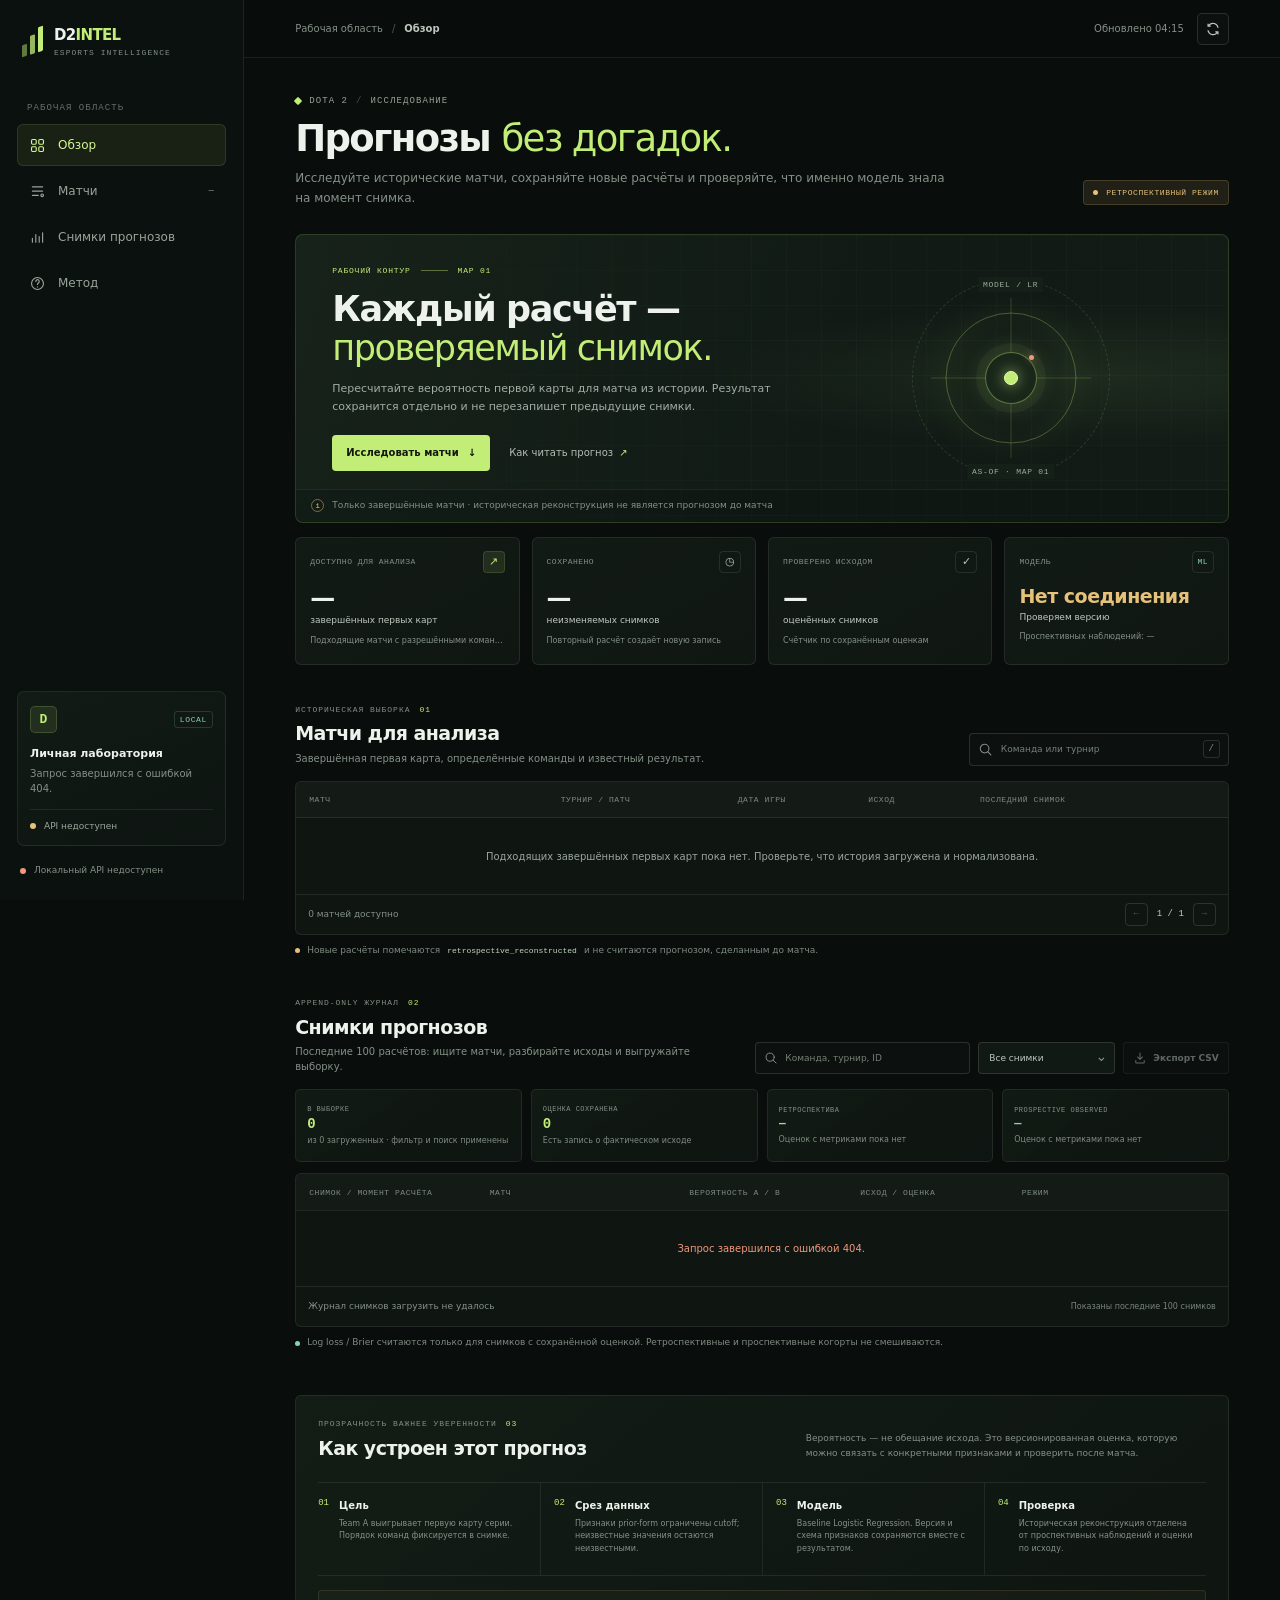
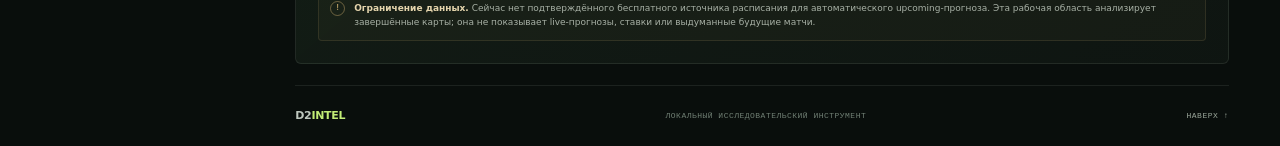
==== commit 542e94ea: "feat(ui): add API-backed prediction workbench Improve the prediction journal so researchers can sear" ====
--- a/site/index.html
+++ b/site/index.html
@@ -3,246 +3,180 @@
   <head>
     <meta charset="UTF-8" />
     <meta name="viewport" content="width=device-width, initial-scale=1.0" />
-    <meta name="theme-color" content="#07100f" />
-    <meta
-      name="description"
-      content="D2INTEL — интерфейс для воспроизводимой аналитики профессиональной Dota 2."
-    />
-    <title>D2INTEL — Match Intelligence</title>
-    <link rel="preconnect" href="https://fonts.googleapis.com" />
-    <link rel="preconnect" href="https://fonts.gstatic.com" crossorigin />
-    <link
-      href="https://fonts.googleapis.com/css2?family=DM+Mono:wght@400;500&family=Manrope:wght@400;500;600;700;800&display=swap"
-      rel="stylesheet"
-    />
+    <meta name="theme-color" content="#090e0c" />
+    <meta name="description" content="D2INTEL — локальная рабочая область для воспроизводимых прогнозов профессиональной Dota 2." />
+    <title>Обзор — D2INTEL</title>
     <link rel="stylesheet" href="./styles.css" />
+    <script src="./app.js" defer></script>
   </head>
   <body>
-    <div class="ambient ambient--left"></div>
-    <div class="ambient ambient--right"></div>
-    <div class="grain" aria-hidden="true"></div>
+    <div class="app-shell">
+      <aside class="sidebar" aria-label="Боковая панель">
+        <a class="brand" href="#overview" aria-label="D2INTEL — главная">
+          <span class="brand-mark" aria-hidden="true"><i></i><i></i><i></i></span>
+          <span class="brand-word">D2<span>INTEL</span><small>ESPORTS INTELLIGENCE</small></span>
+        </a>
+        <p class="sidebar-caption">РАБОЧАЯ ОБЛАСТЬ</p>
+        <nav class="side-nav" aria-label="Основная навигация">
+          <a class="nav-item nav-item--active" href="#overview" aria-current="page" aria-label="Обзор">
+            <svg viewBox="0 0 20 20" aria-hidden="true"><rect x="3" y="3" width="5.5" height="5.5" rx="1.3"/><rect x="11.5" y="3" width="5.5" height="5.5" rx="1.3"/><rect x="3" y="11.5" width="5.5" height="5.5" rx="1.3"/><rect x="11.5" y="11.5" width="5.5" height="5.5" rx="1.3"/></svg>
+            <span>Обзор</span>
+          </a>
+          <a class="nav-item" href="#matches" aria-label="Матчи">
+            <svg viewBox="0 0 20 20" aria-hidden="true"><path d="M4 4.5h12M4 9.5h12M4 14.5h7"/><circle cx="15.5" cy="14.5" r="1.5"/></svg>
+            <span>Матчи</span><span class="nav-counter" id="nav-match-count">—</span>
+          </a>
+          <a class="nav-item" href="#predictions" aria-label="Снимки прогнозов">
+            <svg viewBox="0 0 20 20" aria-hidden="true"><path d="M4 15.5V11M8 15.5V6.5M12 15.5V9M16 15.5V4.5"/></svg>
+            <span>Снимки прогнозов</span>
+          </a>
+          <a class="nav-item" href="#method" aria-label="Метод">
+            <svg viewBox="0 0 20 20" aria-hidden="true"><circle cx="10" cy="10" r="7"/><path d="M8 7.5a2 2 0 1 1 3.2 1.6c-.9.7-1.2 1-1.2 2.1M10 14v.1"/></svg>
+            <span>Метод</span>
+          </a>
+        </nav>
+        <div class="sidebar-spacer"></div>
+        <section class="workspace-card" aria-label="Состояние рабочей области">
+          <div class="workspace-card-top"><span class="workspace-icon" aria-hidden="true">D</span><span class="local-badge">LOCAL</span></div>
+          <p class="workspace-title">Личная лаборатория</p>
+          <p class="workspace-copy" id="model-sidebar-status">Проверяем доступность модели…</p>
+          <div class="workspace-divider"></div>
+          <div class="sidebar-model-row"><span class="sidebar-status-dot" id="model-status-dot"></span><span id="model-status-label">Модель загружается</span></div>
+        </section>
+        <div class="sidebar-footer"><span class="health-indicator" id="health-indicator"></span><span id="health-label">Проверяем локальный API…</span></div>
+      </aside>
 
-    <header class="topbar page-width">
-      <a class="brand" href="#top" aria-label="D2INTEL — на главную">
-        <span class="brand-mark" aria-hidden="true"><i></i><i></i><i></i></span>
-        <span>D2<span class="brand-accent">INTEL</span></span>
-      </a>
-      <nav class="nav" aria-label="Основная навигация">
-        <a class="nav-link nav-link--active" href="#match">Матч</a>
-        <a class="nav-link" href="#ledger">Журнал</a>
-        <a class="nav-link" href="#method">Метод</a>
-      </nav>
-      <div class="status" title="Демонстрационный режим">
-        <span class="status-dot"></span>
-        <span>RESEARCH MODE</span>
+      <div class="main-column">
+        <header class="topbar">
+          <div class="breadcrumbs"><span>Рабочая область</span><span class="breadcrumb-slash">/</span><strong>Обзор</strong></div>
+          <div class="topbar-actions">
+            <span class="updated-label" id="updated-label">Данные загружаются</span>
+            <button class="icon-button" id="refresh-button" type="button" aria-label="Обновить данные" title="Обновить данные">
+              <svg viewBox="0 0 20 20" aria-hidden="true"><path d="M16.2 8A6.5 6.5 0 0 0 5 5.1L3.8 6.5M3.8 6.5V3.7M3.8 6.5h2.8M3.8 12a6.5 6.5 0 0 0 11.2 2.9l1.2-1.4m0 0v2.8m0-2.8h-2.8"/></svg>
+            </button>
+          </div>
+        </header>
+
+        <main id="overview" class="content">
+          <section class="page-heading" aria-labelledby="page-title">
+            <div>
+              <p class="eyebrow"><span class="eyebrow-mark"></span>DOTA 2 <span class="eyebrow-divider">/</span> ИССЛЕДОВАНИЕ</p>
+              <h1 id="page-title">Прогнозы <span>без догадок.</span></h1>
+              <p class="page-description">Исследуйте исторические матчи, сохраняйте новые расчёты и проверяйте, что именно модель знала на момент снимка.</p>
+            </div>
+            <div class="mode-pill"><span class="mode-pill-dot"></span><span>РЕТРОСПЕКТИВНЫЙ РЕЖИМ</span></div>
+          </section>
+
+          <section class="research-banner" aria-labelledby="banner-title">
+            <div class="banner-copy">
+              <div class="banner-kicker"><span>РАБОЧИЙ КОНТУР</span><span class="banner-kicker-line"></span><span>MAP 01</span></div>
+              <h2 id="banner-title">Каждый расчёт —<br /><em>проверяемый снимок.</em></h2>
+              <p>Пересчитайте вероятность первой карты для матча из истории. Результат сохранится отдельно и не перезапишет предыдущие снимки.</p>
+              <div class="banner-actions">
+                <a class="button button--primary" href="#matches">Исследовать матчи <span aria-hidden="true">↓</span></a>
+                <a class="quiet-link" href="#method">Как читать прогноз <span aria-hidden="true">↗</span></a>
+              </div>
+            </div>
+            <div class="banner-visual" aria-hidden="true">
+              <div class="orbit orbit--outer"></div><div class="orbit orbit--inner"></div>
+              <div class="visual-axis visual-axis--horizontal"></div><div class="visual-axis visual-axis--vertical"></div>
+              <div class="visual-node"><span></span><i></i></div>
+              <div class="visual-label visual-label--top">MODEL / LR</div>
+              <div class="visual-label visual-label--bottom">AS-OF · MAP 01</div>
+            </div>
+            <div class="banner-footnote"><span class="footnote-mark">i</span><span>Только завершённые матчи · историческая реконструкция не является прогнозом до матча</span></div>
+          </section>
+
+          <section class="metrics-grid" aria-label="Сводка рабочей области">
+            <article class="metric-card"><div class="metric-topline"><span>ДОСТУПНО ДЛЯ АНАЛИЗА</span><span class="metric-icon metric-icon--lime" aria-hidden="true">↗</span></div><div class="metric-value" id="stat-match-count">—</div><div class="metric-caption">завершённых первых карт</div><div class="metric-note" id="stat-match-note">Подходящие матчи с разрешёнными командами</div></article>
+            <article class="metric-card"><div class="metric-topline"><span>СОХРАНЕНО</span><span class="metric-icon" aria-hidden="true">◷</span></div><div class="metric-value" id="stat-snapshot-count">—</div><div class="metric-caption">неизменяемых снимков</div><div class="metric-note">Повторный расчёт создаёт новую запись</div></article>
+            <article class="metric-card"><div class="metric-topline"><span>ПРОВЕРЕНО ИСХОДОМ</span><span class="metric-icon" aria-hidden="true">✓</span></div><div class="metric-value" id="stat-evaluated-count">—</div><div class="metric-caption">оценённых снимков</div><div class="metric-note">Счётчик по сохранённым оценкам</div></article>
+            <article class="metric-card metric-card--status"><div class="metric-topline"><span>МОДЕЛЬ</span><span class="metric-icon metric-icon--model" aria-hidden="true">ML</span></div><div class="metric-status-value" id="stat-model-status">Загрузка</div><div class="metric-caption" id="stat-model-version">Проверяем версию</div><div class="metric-note" id="stat-observed-note">Проспективных наблюдений: —</div></article>
+          </section>
+
+          <section id="matches" class="data-section" aria-labelledby="matches-title">
+            <div class="section-heading">
+              <div><p class="section-kicker">ИСТОРИЧЕСКАЯ ВЫБОРКА <span>01</span></p><h2 id="matches-title">Матчи для анализа</h2><p class="section-description">Завершённая первая карта, определённые команды и известный результат.</p></div>
+              <form class="search-form" id="match-search-form" role="search">
+                <label class="sr-only" for="match-search">Поиск команды или турнира</label>
+                <svg viewBox="0 0 20 20" aria-hidden="true"><circle cx="8.8" cy="8.8" r="5.8"/><path d="m13.2 13.2 4 4"/></svg>
+                <input id="match-search" type="search" placeholder="Команда или турнир" autocomplete="off" /><kbd>/</kbd>
+              </form>
+            </div>
+            <div class="table-card">
+              <div class="table-scroll">
+                <table class="data-table match-table">
+                  <thead><tr><th scope="col">МАТЧ</th><th scope="col">ТУРНИР / ПАТЧ</th><th scope="col">ДАТА ИГРЫ</th><th scope="col">ИСХОД</th><th scope="col">ПОСЛЕДНИЙ СНИМОК</th><th scope="col"><span class="sr-only">Действие</span></th></tr></thead>
+                  <tbody id="match-body"><tr class="placeholder-row"><td colspan="6"><span class="loading-mark"></span> Загружаем исторические матчи…</td></tr></tbody>
+                </table>
+              </div>
+              <div class="table-footer"><span id="match-count-label" aria-live="polite">Загружаем выборку…</span><div class="pagination"><button class="page-button" id="match-previous" type="button" aria-label="Предыдущая страница" disabled>←</button><span id="match-page-label">1 / 1</span><button class="page-button" id="match-next" type="button" aria-label="Следующая страница" disabled>→</button></div></div>
+            </div>
+            <p class="under-table-note"><span class="note-dot"></span>Новые расчёты помечаются <code>retrospective_reconstructed</code> и не считаются прогнозом, сделанным до матча.</p>
+          </section>
+
+          <section id="predictions" class="data-section predictions-section" aria-labelledby="predictions-title">
+            <div class="section-heading section-heading--compact">
+              <div><p class="section-kicker">APPEND-ONLY ЖУРНАЛ <span>02</span></p><h2 id="predictions-title">Снимки прогнозов</h2><p class="section-description">Последние 100 расчётов: ищите матчи, разбирайте исходы и выгружайте выборку.</p></div>
+              <div class="journal-controls">
+                <label class="journal-search">
+                  <span class="sr-only">Поиск по команде, турниру или снимку</span>
+                  <svg viewBox="0 0 20 20" aria-hidden="true"><circle cx="8.8" cy="8.8" r="5.8"/><path d="m13.2 13.2 4 4"/></svg>
+                  <input id="prediction-search" type="search" placeholder="Команда, турнир, ID" autocomplete="off" />
+                </label>
+                <label class="filter-select-wrap"><span class="sr-only">Фильтр снимков</span><select id="prediction-filter"><option value="all">Все снимки</option><option value="retrospective_reconstructed">Ретроспектива</option><option value="prospective_observed">Наблюдавшиеся</option><option value="evaluated">Оценка сохранена</option><option value="pending">Ожидают оценки</option><option value="abstentions">Воздержания</option></select><span class="select-chevron" aria-hidden="true">⌄</span></label>
+                <button class="button button--outline button--export" id="export-predictions" type="button" disabled>
+                  <svg viewBox="0 0 20 20" aria-hidden="true"><path d="M10 3v9m0 0 3.5-3.5M10 12 6.5 8.5M4 13.5v2.8c0 .4.3.7.7.7h10.6c.4 0 .7-.3.7-.7v-2.8"/></svg>
+                  <span>Экспорт CSV</span>
+                </button>
+              </div>
+            </div>
+            <div class="journal-metrics" aria-label="Сводка по выбранным снимкам">
+              <article class="journal-metric"><span>В ВЫБОРКЕ</span><strong id="journal-visible-count">—</strong><small id="journal-visible-note">Последние 100 снимков</small></article>
+              <article class="journal-metric"><span>ОЦЕНКА СОХРАНЕНА</span><strong id="journal-evaluated-count">—</strong><small>Есть запись о фактическом исходе</small></article>
+              <article class="journal-metric journal-metric--cohort"><span>РЕТРОСПЕКТИВА</span><strong id="journal-retrospective-stats">—</strong><small id="journal-retrospective-note">Оценки считаются отдельно</small></article>
+              <article class="journal-metric journal-metric--cohort journal-metric--observed"><span>PROSPECTIVE OBSERVED</span><strong id="journal-observed-stats">—</strong><small id="journal-observed-note">Оценки считаются отдельно</small></article>
+            </div>
+            <div class="table-card">
+              <div class="table-scroll">
+                <table class="data-table prediction-table">
+                  <thead><tr><th scope="col">СНИМОК / МОМЕНТ РАСЧЁТА</th><th scope="col">МАТЧ</th><th scope="col">ВЕРОЯТНОСТЬ A / B</th><th scope="col">ИСХОД / ОЦЕНКА</th><th scope="col">РЕЖИМ</th><th scope="col"><span class="sr-only">Подробнее</span></th></tr></thead>
+                  <tbody id="prediction-body"><tr class="placeholder-row"><td colspan="6"><span class="loading-mark"></span> Загружаем сохранённые снимки…</td></tr></tbody>
+                </table>
+              </div>
+              <div class="table-footer"><span id="prediction-count-label" aria-live="polite">Загружаем журнал…</span><span class="journal-limit">Показаны последние 100 снимков</span></div>
+            </div>
+            <p class="under-table-note"><span class="note-dot note-dot--mint"></span>Log loss / Brier считаются только для снимков с сохранённой оценкой. Ретроспективные и проспективные когорты не смешиваются.</p>
+          </section>
+
+          <section id="method" class="method-section" aria-labelledby="method-title">
+            <div class="method-heading"><div><p class="section-kicker">ПРОЗРАЧНОСТЬ ВАЖНЕЕ УВЕРЕННОСТИ <span>03</span></p><h2 id="method-title">Как устроен этот прогноз</h2></div><p>Вероятность — не обещание исхода. Это версионированная оценка, которую можно связать с конкретными признаками и проверить после матча.</p></div>
+            <div class="method-steps">
+              <article class="method-step"><span class="step-index">01</span><div><h3>Цель</h3><p>Team A выигрывает первую карту серии. Порядок команд фиксируется в снимке.</p></div></article>
+              <article class="method-step"><span class="step-index">02</span><div><h3>Срез данных</h3><p>Признаки prior-form ограничены cutoff; неизвестные значения остаются неизвестными.</p></div></article>
+              <article class="method-step"><span class="step-index">03</span><div><h3>Модель</h3><p>Baseline Logistic Regression. Версия и схема признаков сохраняются вместе с результатом.</p></div></article>
+              <article class="method-step"><span class="step-index">04</span><div><h3>Проверка</h3><p>Историческая реконструкция отделена от проспективных наблюдений и оценки по исходу.</p></div></article>
+            </div>
+            <div class="method-warning"><span class="warning-icon" aria-hidden="true">!</span><p><strong>Ограничение данных.</strong> Сейчас нет подтверждённого бесплатного источника расписания для автоматического upcoming-прогноза. Эта рабочая область анализирует завершённые карты; она не показывает live-прогнозы, ставки или выдуманные будущие матчи.</p></div>
+          </section>
+          <footer class="page-footer"><a class="footer-brand" href="#overview">D2<span>INTEL</span></a><span>ЛОКАЛЬНЫЙ ИССЛЕДОВАТЕЛЬСКИЙ ИНСТРУМЕНТ</span><a href="#overview">НАВЕРХ ↑</a></footer>
+        </main>
       </div>
-    </header>
+    </div>
 
-    <main id="top" class="page-width">
-      <section class="intro" aria-labelledby="page-title">
-        <div>
-          <p class="eyebrow">MATCH INTELLIGENCE / 01</p>
-          <h1 id="page-title">Не угадать.<br /><em>Зафиксировать сигнал.</em></h1>
-        </div>
-        <p class="intro-copy">
-          Вероятность имеет смысл только вместе со временем расчёта, источниками и тем, что
-          было известно до матча.
-        </p>
-      </section>
+    <dialog class="snapshot-dialog" id="snapshot-dialog" aria-labelledby="dialog-title">
+      <div class="dialog-shell">
+        <div class="dialog-topline"><p class="section-kicker" id="dialog-kicker">СНИМОК ПРОГНОЗА</p><button class="icon-button dialog-close" id="dialog-close" type="button" aria-label="Закрыть подробности">×</button></div>
+        <div class="dialog-heading"><div><span class="snapshot-seq" id="dialog-seq">SNAPSHOT</span><h2 id="dialog-title">Подробности снимка</h2><p id="dialog-match-meta"></p></div><span class="mode-tag" id="dialog-mode"></span></div>
+        <section class="dialog-probability" aria-label="Вероятности сохранённого снимка"><div class="dialog-probability-labels"><span id="dialog-team-a">Team A</span><strong id="dialog-probability-a">—</strong><strong id="dialog-probability-b">—</strong><span id="dialog-team-b">Team B</span></div><div class="probability-bar probability-bar--unavailable" id="dialog-probability-bar" role="img" aria-label="Вероятности недоступны"><span id="dialog-probability-fill"></span></div><p id="dialog-result-note"></p></section>
+        <section class="dialog-section"><div class="dialog-section-heading"><div><p class="section-kicker">ВОСПРОИЗВОДИМОСТЬ</p><h3>Происхождение</h3></div></div><dl class="provenance-grid" id="dialog-provenance"></dl></section>
+        <section class="dialog-section"><div class="dialog-section-heading"><div><p class="section-kicker">FEATURE SNAPSHOT</p><h3>Признаки на cutoff</h3></div><span class="coverage-summary" id="dialog-coverage-summary"></span></div><div class="feature-list" id="dialog-feature-list"></div><p class="feature-disclaimer">Разница = Team A − Team B. Это сохранённые входные признаки, а не причинное объяснение вероятности. Пустое значение означает, что данных не было.</p></section>
+      </div>
+    </dialog>
 
-      <section class="demo-notice" aria-label="Статус прототипа" data-reveal>
-        <span class="notice-icon" aria-hidden="true">i</span>
-        <p><strong>Интерактивный прототип.</strong> Цифры ниже — демонстрационные, не live-прогноз и не совет для ставок.</p>
-        <button class="notice-close" type="button" aria-label="Скрыть уведомление">×</button>
-      </section>
-
-      <section id="match" class="match-layout" aria-labelledby="match-heading">
-        <article class="match-card panel" data-reveal>
-          <div class="panel-label-row">
-            <p class="panel-label">FEATURED FIXTURE</p>
-            <span class="tag tag--live">DEMO</span>
-          </div>
-          <div class="match-meta" id="match-meta">
-            <span>FISSURE PLAYGROUND 2</span>
-            <span>•</span>
-            <span>BO3 / GAME 1</span>
-            <span>•</span>
-            <span>PATCH 7.39E</span>
-          </div>
-
-          <div class="hero-constellation" aria-hidden="true">
-            <div class="hero-portraits" id="hero-portraits"></div>
-            <span class="scan-line scan-line--one"></span><span class="scan-line scan-line--two"></span>
-          </div>
-          <p class="hero-pool-label"><span></span>ILLUSTRATIVE HERO POOL / NOT A DRAFT</p>
-          <ul class="hero-chips" id="hero-chips" aria-label="Иллюстративные герои прототипа (демо, не драфт)"></ul>
-
-          <div class="teams">
-            <div class="team team--a">
-              <span class="team-number">01</span>
-              <div class="team-copy"><p>TEAM</p><h2 id="match-heading">Spirit</h2></div>
-              <span class="team-orb team-orb--a" aria-hidden="true"></span>
-              <!-- Логотипы команд намеренно НЕ подгружаются с внешних CDN: права не подтверждены.
-                   Пока рисуется монограмма. Перед релизом положить локальный файл
-                   (site/assets/logos/spirit.png, права подтверждены) и заменить блок на:
-                   <img src="./assets/logos/spirit.png" alt="Логотип Team Spirit" data-mono="TS" /> -->
-              <span class="team-logo team-logo--spirit asset-failed" data-mono="TS" role="img" aria-label="Логотип Team Spirit"></span>
-            </div>
-            <div class="versus" aria-label="против">VS</div>
-            <div class="team team--b">
-              <!-- Прежний источник (img-cdn.hltv.org) был чужим CDN и отдавал 404 — заменён на монограмму.
-                   Перед релизом: site/assets/logos/falcons.png (права подтверждены) + <img data-mono="TF" />. -->
-              <span class="team-logo team-logo--falcons asset-failed" data-mono="TF" role="img" aria-label="Логотип Team Falcons"></span>
-              <span class="team-orb team-orb--b" aria-hidden="true"></span>
-              <div class="team-copy team-copy--right"><p>TEAM</p><h2 id="team-b-name">Falcons</h2></div>
-              <span class="team-number">02</span>
-            </div>
-          </div>
-
-          <div class="probability-block" data-reveal>
-            <div class="probability-heading">
-              <span>Вероятность <span id="team-a-label">Team Spirit</span></span>
-              <strong><output id="probability-value">62</output><small>%</small></strong>
-            </div>
-            <div class="probability-track-wrap">
-              <div class="probability-track" aria-hidden="true"><span id="probability-fill"></span></div>
-              <span class="probability-pulse" aria-hidden="true"></span>
-            </div>
-            <div class="probability-scale"><span>FALCONS</span><span>НЕЙТРАЛЬНО</span><span>SPIRIT</span></div>
-            <label class="slider-label" for="probability-control">
-              <span>Изменить сценарий</span><span id="scenario-name">Умеренное преимущество</span>
-            </label>
-            <input id="probability-control" type="range" min="35" max="75" value="62" aria-describedby="scenario-help" />
-            <p id="scenario-help" class="assistive-copy">Демонстрационный контрол: не изменяет исторический снимок. Это не прогноз и не совет для ставок.</p>
-            <p class="sr-only" aria-live="polite" id="scenario-live"></p>
-          </div>
-
-          <dl class="provenance" id="provenance" aria-label="Происхождение снимка"></dl>
-        </article>
-
-        <aside class="signal-card panel" aria-labelledby="signal-heading" data-reveal>
-          <div class="panel-label-row">
-            <p class="panel-label" id="signal-heading">SIGNAL SNAPSHOT</p>
-            <span class="capture" id="signal-capture">CAPTURED 18:42 UTC</span>
-          </div>
-          <div class="signal-score">
-            <span class="signal-ring" aria-hidden="true"><i></i></span>
-            <div><span class="metric-name">MODEL CONFIDENCE</span><strong id="signal-confidence">0.71</strong><p id="signal-confidence-note">Достаточно данных для оценки</p></div>
-          </div>
-          <div class="evidence-list" id="evidence-list"></div>
-          <a class="text-link" href="#method">Показать метод <span>↗</span></a>
-        </aside>
-      </section>
-
-      <section class="insight-grid">
-        <article class="panel chart-panel" aria-labelledby="trajectory-heading" data-reveal>
-          <div class="panel-label-row">
-            <div><p class="panel-label" id="trajectory-heading">FORM TRAJECTORY</p><p class="panel-subtitle">Относительный рейтинг / 90 дней</p></div>
-            <div class="legend"><span><i class="legend-dot legend-dot--a"></i>Spirit</span><span><i class="legend-dot legend-dot--b"></i>Falcons</span></div>
-          </div>
-          <div class="chart-wrap" role="img" aria-label="График формы: Team Spirit в конце периода опережает Team Falcons">
-            <div class="chart-grid"><i></i><i></i><i></i><i></i></div>
-            <svg viewBox="0 0 690 220" preserveAspectRatio="none" aria-hidden="true">
-              <defs><linearGradient id="areaA" x1="0" y1="0" x2="0" y2="1"><stop offset="0" stop-color="#c8ff65" stop-opacity=".24"/><stop offset="1" stop-color="#c8ff65" stop-opacity="0"/></linearGradient></defs>
-              <path id="area-a" class="area" d="M0 165 C40 148 75 180 120 150 S200 125 245 138 S318 90 365 108 S437 78 485 95 S555 45 605 68 S655 32 690 40 L690 220 L0 220Z" fill="url(#areaA)"/>
-              <path id="line-a" class="line line--a" d="M0 165 C40 148 75 180 120 150 S200 125 245 138 S318 90 365 108 S437 78 485 95 S555 45 605 68 S655 32 690 40"/>
-              <path id="line-b" class="line line--b" d="M0 112 C40 96 75 130 120 110 S202 140 245 120 S325 155 365 138 S440 164 485 135 S565 158 605 142 S650 165 690 151"/>
-              <circle id="chart-end-a" class="chart-end" cx="690" cy="40" r="5"/><circle id="chart-end-b" class="chart-end chart-end--b" cx="690" cy="151" r="5"/>
-            </svg>
-            <div class="chart-label chart-label--top">+12</div><div class="chart-label chart-label--bottom">−12</div>
-          </div>
-          <div class="chart-dates"><span>90 ДНЕЙ</span><span>60</span><span>30</span><span>СЕЙЧАС</span></div>
-        </article>
-
-        <article class="panel roster-panel" aria-labelledby="roster-heading" data-reveal>
-          <div class="panel-label-row"><div><p class="panel-label" id="roster-heading">ROSTER STATUS</p><p class="panel-subtitle">Составы на момент снимка</p></div><span class="tag">AS OF</span></div>
-          <div id="roster-rows"></div>
-          <p class="roster-note">Статус состава — отдельный сигнал. Неизвестность не подменяется фактом.</p>
-        </article>
-      </section>
-
-      <section id="ledger" class="ledger-section" aria-labelledby="ledger-heading" data-reveal>
-        <div class="section-heading"><div><p class="eyebrow">TRACEABLE HISTORY</p><h2 id="ledger-heading">Журнал <em>проверяемых</em> прогнозов</h2></div><button class="filter-button" type="button" aria-pressed="false"><span></span>Только завершённые</button></div>
-        <div class="ledger panel" role="table" aria-label="Журнал демонстрационных прогнозов">
-          <div class="ledger-head" role="row"><span role="columnheader">СНИМОК</span><span role="columnheader">МАТЧ</span><span role="columnheader">ПРОГНОЗ</span><span role="columnheader">РЕЗУЛЬТАТ</span><span role="columnheader">СТАТУС</span></div>
-          <div id="ledger-body"></div>
-        </div>
-      </section>
-
-      <section id="method" class="method-section panel" data-reveal>
-        <p class="panel-label">THE CONTRACT</p>
-        <div><h2>Каждый ответ можно<br />разобрать <em>обратно до фактов.</em></h2><p>В продакшене здесь будут ссылки на источники, время доступности, версию модели и неизменяемый снимок признаков. Пока это визуальная модель интерфейса и моковый контракт данных.</p></div>
-        <a class="method-link" href="https://github.com/djajling/d2intel/blob/main/PRODUCT.md" target="_blank" rel="noopener">Открыть Product Vision <span>→</span></a>
-      </section>
-    </main>
-
-    <footer class="footer page-width"><span>© 2026 D2INTEL</span><span>PERSONAL RESEARCH TOOL / DEMO INTERFACE</span><a href="#top">НАВЕРХ ↑</a></footer>
-
-    <script type="application/json" id="match-contract-fallback">
-{
-  "contract_version": "0.1.0-mock",
-  "demo": true,
-  "evaluation_mode": "retrospective_reconstructed",
-  "disclaimer": "Моковый контракт первого прототипа. Все цифры демонстрационные, не live-прогноз и не совет для ставок.",
-  "target_note": "ВНИМАНИЕ: docs/PRD.md определяет цель как карта N ПОСЛЕ драфта, а корневые документы — первая карта ДО драфта. Цель прогноза требует согласования владельцем через ADR до подключения реального API.",
-  "snapshot_id": "#000124",
-  "computed_at": "2026-09-21T18:42:00Z",
-  "cutoff_at": "2026-09-21T18:00:00Z",
-  "data_age": "reconstructed",
-  "model_version_id": "demo-v0.0.0",
-  "feature_snapshot_id": "fs-000124",
-  "sources": [
-    { "id": "opendota", "kind": "history", "access": "mock", "rights": "pending_review" },
-    { "id": "liquipedia", "kind": "roster", "access": "mock", "rights": "pending_review" }
-  ],
-  "fixture": {
-    "tournament": "FISSURE PLAYGROUND 2",
-    "stage": null,
-    "series_format": "BO3",
-    "game_number": 1,
-    "patch": "7.39E",
-    "team_a": { "name": "Spirit", "roster_status": "confirmed" },
-    "team_b": { "name": "Falcons", "roster_status": "announced" }
-  },
-  "prediction": {
-    "team_a_win_probability": 0.62,
-    "team_b_win_probability": 0.38,
-    "abstention": false,
-    "confidence": 0.71,
-    "confidence_note": "Достаточно данных для оценки",
-    "slider": { "min": 35, "max": 75, "default": 62 },
-    "scenario_bands": [
-      { "upto": 47, "label": "Преимущество Falcons" },
-      { "upto": 54, "label": "Почти равные шансы" },
-      { "upto": 66, "label": "Умеренное преимущество" },
-      { "upto": 101, "label": "Выраженное преимущество" }
-    ]
-  },
-  "evidence": [
-    { "label": "форма за 30 дней", "delta": 8.4, "direction": "positive" },
-    { "label": "стабильность ростера", "delta": 4.2, "direction": "positive" },
-    { "label": "сила соперников", "delta": -2.8, "direction": "negative" }
-  ],
-  "hero_pool": [
-    { "name": "Phantom Assassin", "image": "https://cdn.cloudflare.steamstatic.com/apps/dota2/images/heroes/phantom_assassin_vert.jpg", "aspect": "235x272", "demo": true },
-    { "name": "Puck", "image": "https://cdn.cloudflare.steamstatic.com/apps/dota2/images/heroes/puck_vert.jpg", "aspect": "235x272", "demo": true },
-    { "name": "Earthshaker", "image": "https://cdn.cloudflare.steamstatic.com/apps/dota2/images/heroes/earthshaker_vert.jpg", "aspect": "235x272", "demo": true }
-  ],
-  "form_trajectory": {
-    "window_days": 90,
-    "team_a_path": "M0 165 C40 148 75 180 120 150 S200 125 245 138 S318 90 365 108 S437 78 485 95 S555 45 605 68 S655 32 690 40 L690 220 L0 220Z",
-    "team_a_line": "M0 165 C40 148 75 180 120 150 S200 125 245 138 S318 90 365 108 S437 78 485 95 S555 45 605 68 S655 32 690 40",
-    "team_b_line": "M0 112 C40 96 75 130 120 110 S202 140 245 120 S325 155 365 138 S440 164 485 135 S565 158 605 142 S650 165 690 151",
-    "team_a_end": { "x": 690, "y": 40 },
-    "team_b_end": { "x": 690, "y": 151 }
-  },
-  "ledger": [
-    { "snapshot_id": "#000124", "team_a": "Spirit", "team_b": "Falcons", "event": "Fissure Playground · Game 1", "prob_chip": "62% SPIRIT", "result": "—", "status": "PENDING", "status_kind": "open" },
-    { "snapshot_id": "#000119", "team_a": "BetBoom", "team_b": "Spirit", "event": "DreamLeague · Game 1", "prob_chip": "54% BETBOOM", "result": "BETBOOM WON", "status": "RESOLVED", "status_kind": "resolved" },
-    { "snapshot_id": "#000113", "team_a": "Falcons", "team_b": "Liquid", "event": "BLAST Slam · Game 1", "prob_chip": "57% FALCONS", "result": "LIQUID WON", "status": "RESOLVED", "status_kind": "miss" }
-  ]
-}
-    </script>
-    <script src="./app.js"></script>
+    <dialog class="confirm-dialog" id="confirm-dialog" aria-labelledby="confirm-title">
+      <form method="dialog" class="confirm-card"><span class="confirm-mark" aria-hidden="true">↻</span><p class="section-kicker">НОВЫЙ IMMUTABLE SNAPSHOT</p><h2 id="confirm-title">Создать новый расчёт?</h2><p id="confirm-copy">Новый результат будет добавлен в журнал отдельной записью. Существующие снимки не изменятся.</p><div class="confirm-note">Расчёт будет <code>retrospective_reconstructed</code>: он не был сделан до начала матча.</div><div class="confirm-actions"><button class="button button--quiet" id="confirm-cancel" value="cancel">Отмена</button><button class="button button--primary" id="confirm-submit" value="confirm">Сохранить снимок <span aria-hidden="true">→</span></button></div></form>
+    </dialog>
+    <div class="toast-stack" id="toast-stack" aria-live="polite" aria-atomic="false"></div>
   </body>
 </html>
--- a/site/styles.css
+++ b/site/styles.css
@@ -1,92 +1,316 @@
 :root {
-  --ink: #e8eee9;
-  --muted: #8b9992;
-  --line: rgba(232, 238, 233, 0.12);
-  --line-bright: rgba(232, 238, 233, 0.2);
-  --ground: #06100e;
-  --panel: rgba(16, 30, 27, 0.72);
-  --acid: #c8ff65;
-  --hot: #f66a53;
-  --mint: #77e6ba;
-  --mono: "DM Mono", monospace;
-  --sans: "Manrope", Arial, sans-serif;
+  color-scheme: dark;
+  --bg: #090e0c;
+  --bg-elevated: #0e1512;
+  --panel: #111a16;
+  --panel-raised: #151f1a;
+  --panel-hover: #18231d;
+  --line: rgba(225, 235, 225, .085);
+  --line-strong: rgba(225, 235, 225, .14);
+  --text: #eef2ec;
+  --text-soft: #bec8bf;
+  --muted: #849087;
+  --faint: #5d6a61;
+  --lime: #c2ed76;
+  --lime-bright: #d3f792;
+  --lime-dim: rgba(194, 237, 118, .1);
+  --mint: #80d7b0;
+  --mint-dim: rgba(128, 215, 176, .1);
+  --coral: #ef987e;
+  --coral-dim: rgba(239, 152, 126, .1);
+  --amber: #e6c17a;
+  --amber-dim: rgba(230, 193, 122, .1);
+  --danger: #f08e84;
+  --sans: Inter, ui-sans-serif, system-ui, -apple-system, BlinkMacSystemFont, "Segoe UI", sans-serif;
+  --mono: "SFMono-Regular", Consolas, "Liberation Mono", monospace;
+  --sidebar-width: 244px;
+  --content-width: 1330px;
 }
 
-* { box-sizing: border-box; }
-html { scroll-behavior: smooth; }
-body { margin: 0; color: var(--ink); background: var(--ground); font-family: var(--sans); min-width: 320px; overflow-x: hidden; }
+*, *::before, *::after { box-sizing: border-box; }
+html { scroll-behavior: smooth; scroll-padding-top: 88px; }
+body { min-width: 360px; margin: 0; color: var(--text); background: var(--bg); font: 14px/1.5 var(--sans); -webkit-font-smoothing: antialiased; }
+button, input, select { font: inherit; }
+button { color: inherit; }
 a { color: inherit; text-decoration: none; }
-button, input { font: inherit; }
-button { color: inherit; }
-.page-width { width: min(1180px, calc(100% - 48px)); margin: 0 auto; position: relative; z-index: 1; }
-.grain { position: fixed; inset: 0; pointer-events: none; opacity: .045; z-index: 4; background-image: url("data:image/svg+xml,%3Csvg viewBox='0 0 160 160' xmlns='http://www.w3.org/2000/svg'%3E%3Cfilter id='n'%3E%3CfeTurbulence type='fractalNoise' baseFrequency='.9' numOctaves='4' stitchTiles='stitch'/%3E%3C/filter%3E%3Crect width='100%25' height='100%25' filter='url(%23n)' opacity='.7'/%3E%3C/svg%3E"); }
-.ambient { position: fixed; border-radius: 100%; filter: blur(2px); pointer-events: none; opacity: .8; }
-.ambient--left { top: 115px; left: -270px; width: 600px; height: 600px; background: radial-gradient(circle, rgba(101, 227, 173, .12), transparent 66%); animation: float 18s ease-in-out infinite alternate; }
-.ambient--right { right: -280px; top: 490px; width: 690px; height: 690px; background: radial-gradient(circle, rgba(200, 255, 101, .1), transparent 65%); animation: float 23s -5s ease-in-out infinite alternate-reverse; }
-
-.topbar { position: sticky; top: 0; z-index: 6; height: 84px; display: flex; align-items: center; justify-content: space-between; border-bottom: 1px solid var(--line); background: linear-gradient(180deg, rgba(6,16,14,.88), rgba(6,16,14,.55)); backdrop-filter: blur(12px); -webkit-backdrop-filter: blur(12px); }
-.brand { display: flex; align-items: center; gap: 10px; font-size: 16px; font-weight: 800; letter-spacing: -.7px; }
-.brand-accent { color: var(--acid); }
-.brand-mark { display: flex; gap: 2px; align-items: end; height: 19px; }
-.brand-mark i { display: block; width: 4px; background: var(--acid); transform: skewY(-25deg); }
-.brand-mark i:nth-child(1) { height: 10px; opacity: .45; }.brand-mark i:nth-child(2) { height: 15px; }.brand-mark i:nth-child(3) { height: 19px; opacity: .7; }
-.nav { display: flex; gap: 30px; margin-left: 74px; }.nav-link { font: 500 11px var(--mono); color: var(--muted); letter-spacing: .08em; transition: color .2s; }.nav-link:hover, .nav-link--active { color: var(--ink); }
-.status { display: flex; gap: 8px; align-items: center; color: var(--muted); font: 10px var(--mono); letter-spacing: .08em; }.status-dot { width: 6px; height: 6px; border-radius: 50%; background: var(--acid); box-shadow: 0 0 10px var(--acid); animation: blink 2.5s infinite; }
-
-.intro { padding: 96px 0 52px; display: flex; align-items: end; justify-content: space-between; gap: 32px; }.eyebrow, .panel-label { margin: 0 0 13px; color: var(--acid); font: 10px var(--mono); letter-spacing: .12em; }.intro h1 { margin: 0; max-width: 700px; font-size: clamp(42px, 6vw, 76px); line-height: .96; letter-spacing: -4px; font-weight: 700; }.intro h1 em, h2 em { color: var(--acid); font-weight: 500; }.intro-copy { max-width: 290px; margin: 0 7px 5px 0; color: var(--muted); font-size: 14px; line-height: 1.65; }
-.demo-notice { margin: 0 0 24px; border: 1px solid rgba(200, 255, 101, .23); background: rgba(200, 255, 101, .07); min-height: 48px; padding: 12px 15px; display: flex; align-items: center; gap: 11px; color: #cbd6d0; font-size: 12px; transition: opacity .3s, transform .3s, margin .3s; }.demo-notice p { margin: 0; }.demo-notice strong { color: var(--acid); }.notice-icon { border: 1px solid var(--acid); color: var(--acid); font: 10px var(--mono); width: 17px; height: 17px; text-align: center; border-radius: 100%; padding-top: 2px; }.notice-close { border: 0; background: transparent; cursor: pointer; color: var(--muted); font-size: 21px; line-height: 1; margin-left: auto; }.demo-notice--hidden { opacity: 0; transform: translateY(-8px); pointer-events: none; margin-bottom: -24px; }
-
-.panel { position: relative; overflow: hidden; border: 1px solid var(--line); background: linear-gradient(135deg, rgba(26, 46, 40, .8), rgba(8, 19, 17, .85)); box-shadow: 0 22px 50px rgba(0, 0, 0, .16); }.panel::before { content: ""; position: absolute; inset: 0; pointer-events: none; background: linear-gradient(115deg, rgba(255,255,255,.045), transparent 32%); }.panel-label-row { position: relative; z-index: 1; display: flex; align-items: flex-start; justify-content: space-between; gap: 14px; }.panel-label { margin-bottom: 0; }.panel-subtitle { margin: 6px 0 0; color: var(--muted); font-size: 11px; }.tag, .capture { border: 1px solid var(--line-bright); padding: 5px 7px; color: var(--muted); font: 9px var(--mono); letter-spacing: .06em; }.tag--live { border-color: rgba(200,255,101,.4); color: var(--acid); }.capture { border: 0; padding: 0; color: var(--muted); }
-.match-layout { display: grid; grid-template-columns: minmax(0, 1.68fr) minmax(300px, .82fr); gap: 18px; }.match-card { padding: 24px; min-height: 580px; isolation: isolate; }.match-card::after { content: ""; position: absolute; z-index: -1; width: 370px; height: 370px; right: -160px; top: -174px; border: 1px solid rgba(200,255,101,.13); border-radius: 50%; box-shadow: 0 0 0 32px rgba(200,255,101,.025), 0 0 0 64px rgba(200,255,101,.018); animation: orbital 14s linear infinite; }.match-meta { display: flex; flex-wrap: wrap; gap: 8px; margin-top: 24px; color: var(--muted); font: 10px var(--mono); letter-spacing: .04em; }
-.hero-constellation { position: absolute; z-index: -1; right: 6px; top: 56px; width: 57%; height: 205px; pointer-events: none; opacity: .6; mask-image: linear-gradient(90deg, transparent, #000 21%, #000 86%, transparent); }.hero-portrait { position: absolute; overflow: hidden; width: 112px; height: 132px; border: 1px solid rgba(232,238,233,.18); border-radius: 56px 56px 10px 10px; background: #142622; box-shadow: 0 18px 25px rgba(0,0,0,.25); transform-origin: bottom center; animation: hero-rise 5.5s ease-in-out infinite alternate; }.hero-portrait::after { content: ""; position: absolute; inset: 0; background: linear-gradient(180deg, transparent 38%, rgba(7,16,14,.75)), linear-gradient(115deg, rgba(200,255,101,.22), transparent 46%); }.hero-portrait img { width: 100%; height: 100%; object-fit: cover; object-position: 50% 18%; transform: scale(1.04); filter: saturate(1.18) contrast(1.06); }.hero-portrait--one { right: 9%; bottom: 4px; transform: rotate(8deg); animation-delay: -1.8s; }.hero-portrait--two { right: 33%; bottom: 22px; transform: rotate(-3deg); animation-delay: -3.1s; }.hero-portrait--three { right: 57%; bottom: 4px; transform: rotate(-12deg); animation-delay: -.4s; }.scan-line { position: absolute; z-index: 2; left: 4%; right: 4%; height: 1px; background: linear-gradient(90deg, transparent, rgba(200,255,101,.7), transparent); box-shadow: 0 0 8px rgba(200,255,101,.6); animation: scan 4.5s ease-in-out infinite; }.scan-line--one { top: 35%; }.scan-line--two { top: 74%; animation-delay: -2.2s; opacity: .45; }.hero-pool-label { position: relative; z-index: 1; display: flex; align-items: center; gap: 7px; margin: 29px 0 -20px; color: rgba(232,238,233,.52); font: 8px var(--mono); letter-spacing: .07em; }.hero-pool-label span { width: 5px; height: 5px; border-radius: 50%; background: var(--acid); box-shadow: 0 0 8px var(--acid); animation: blink 1.8s infinite; }
-.teams { position: relative; z-index: 1; display: grid; grid-template-columns: 1fr 40px 1fr; align-items: center; margin: 35px 0 32px; }.teams::after { content: ""; position: absolute; height: 1px; background: linear-gradient(90deg, transparent, var(--line-bright), transparent); left: 0; right: 0; bottom: -15px; }.team { display: flex; align-items: center; gap: 10px; }.team--b { justify-content: flex-end; }.team-number { color: rgba(232,238,233,.3); font: 10px var(--mono); }.team-copy p { margin: 0 0 3px; color: var(--muted); font: 9px var(--mono); letter-spacing: .12em; }.team-copy h2 { margin: 0; font-size: clamp(24px, 3vw, 34px); letter-spacing: -1.7px; }.team-copy--right { text-align: right; }.team-orb { position: relative; width: 28px; height: 28px; flex: 0 0 auto; border-radius: 50%; overflow: hidden; }.team-orb::after { content: ""; position: absolute; width: 50px; height: 50px; border-radius: 45% 55% 52% 48%; left: -15px; top: -13px; border: 2px solid rgba(255,255,255,.4); transform: rotate(31deg); }.team-orb--a { background: radial-gradient(circle at 65% 24%, #e6ffd3, #67cbaf 39%, #15483b 77%); box-shadow: 0 0 22px rgba(119,230,186,.3); }.team-orb--b { background: radial-gradient(circle at 25% 24%, #ffc9ba, #f66a53 42%, #591d22 77%); box-shadow: 0 0 22px rgba(246,106,83,.25); }.team-logo { display: grid; place-items: center; width: 43px; height: 43px; flex: 0 0 auto; border: 1px solid rgba(232,238,233,.16); border-radius: 50%; overflow: hidden; background: rgba(5,12,10,.88); }.team-logo img { display: block; max-width: 77%; max-height: 77%; object-fit: contain; filter: drop-shadow(0 2px 5px rgba(0,0,0,.6)); }.team-logo--spirit img { filter: brightness(0) invert(1) drop-shadow(0 2px 5px rgba(119,230,186,.4)); }.team-logo--spirit { box-shadow: 0 0 22px rgba(119,230,186,.18); }.team-logo--falcons { box-shadow: 0 0 22px rgba(246,106,83,.16); }.versus { justify-self: center; color: var(--muted); font: 11px var(--mono); }
-.probability-block { position: relative; z-index: 1; padding-top: 12px; }.probability-heading { display: flex; align-items: end; justify-content: space-between; color: var(--muted); font-size: 12px; }.probability-heading strong { color: var(--acid); font: 700 clamp(49px, 7vw, 72px)/.82 var(--sans); letter-spacing: -4px; }.probability-heading small { font-size: .42em; letter-spacing: -1px; margin-left: 2px; }.probability-track-wrap { position: relative; margin-top: 18px; }.probability-track { height: 5px; background: rgba(246,106,83,.32); overflow: hidden; }.probability-track #probability-fill { display: block; height: 100%; width: 62%; background: var(--acid); box-shadow: 0 0 16px rgba(200,255,101,.6); transition: width .25s ease, background .25s; }.probability-scale { display: flex; justify-content: space-between; margin-top: 9px; color: var(--muted); font: 9px var(--mono); letter-spacing: .06em; }.slider-label { display: flex; justify-content: space-between; margin-top: 29px; font-size: 11px; color: var(--muted); }.slider-label span:last-child { color: var(--ink); } input[type="range"] { width: 100%; margin: 12px 0 0; appearance: none; height: 3px; cursor: pointer; background: linear-gradient(90deg, var(--hot), var(--acid)); outline: none; } input[type="range"]::-webkit-slider-thumb { appearance: none; width: 14px; height: 14px; border: 2px solid var(--ground); border-radius: 50%; background: var(--ink); box-shadow: 0 0 0 2px var(--ink); } input[type="range"]::-moz-range-thumb { width: 12px; height: 12px; border: 2px solid var(--ground); border-radius: 50%; background: var(--ink); box-shadow: 0 0 0 2px var(--ink); }.assistive-copy { margin: 7px 0 0; color: #63746c; font-size: 10px; }
-.signal-card { padding: 24px; display: flex; flex-direction: column; }.signal-score { display: flex; align-items: center; gap: 17px; margin: 42px 0 30px; }.signal-ring { width: 72px; height: 72px; position: relative; border-radius: 50%; background: conic-gradient(var(--acid) 0 71%, rgba(232,238,233,.1) 71%); transform: rotate(-33deg); }.signal-ring::after { content: ""; position: absolute; inset: 6px; border-radius: 50%; background: #132622; }.signal-ring i { position: absolute; z-index: 1; width: 6px; height: 6px; border-radius: 50%; top: 3px; left: 49%; background: var(--acid); box-shadow: 0 0 10px var(--acid); }.metric-name { color: var(--muted); font: 9px var(--mono); letter-spacing: .08em; }.signal-score strong { display: block; margin: 5px 0 2px; font-size: 30px; letter-spacing: -1px; }.signal-score p { margin: 0; color: var(--mint); font-size: 10px; }.evidence-list { display: grid; gap: 16px; margin-top: auto; }.evidence { display: flex; align-items: center; gap: 10px; }.evidence-bar { width: 38px; height: 3px; background: var(--acid); }.evidence-bar--short { width: 23px; }.evidence-bar--negative { width: 12px; background: var(--hot); }.evidence strong { display: inline-block; width: 47px; color: var(--ink); font: 11px var(--mono); }.evidence span:last-child { color: var(--muted); font-size: 11px; }.text-link { margin-top: 26px; padding-top: 15px; border-top: 1px solid var(--line); color: var(--acid); font: 11px var(--mono); }.text-link span { margin-left: 4px; }
-
-.insight-grid { display: grid; grid-template-columns: minmax(0, 1.55fr) minmax(280px, .95fr); gap: 18px; margin-top: 18px; }.chart-panel, .roster-panel { min-height: 288px; padding: 24px; }.legend { display: flex; gap: 15px; color: var(--muted); font: 10px var(--mono); }.legend span { display: flex; gap: 5px; align-items: center; }.legend-dot { width: 5px; height: 5px; display: inline-block; border-radius: 50%; }.legend-dot--a { background: var(--acid); }.legend-dot--b { background: var(--hot); }.chart-wrap { height: 165px; margin-top: 28px; position: relative; }.chart-wrap svg { position: absolute; inset: 0; width: 100%; height: 100%; overflow: visible; }.chart-grid { position: absolute; inset: 0; display: flex; flex-direction: column; justify-content: space-between; }.chart-grid i { display: block; border-top: 1px solid rgba(232,238,233,.09); }.line { fill: none; stroke-width: 2.2; vector-effect: non-scaling-stroke; }.line--a { stroke: var(--acid); filter: drop-shadow(0 0 4px rgba(200,255,101,.5)); stroke-dasharray: 1000; stroke-dashoffset: 1000; animation: draw-line 2s .1s ease forwards; }.line--b { stroke: var(--hot); stroke-dasharray: 1000; stroke-dashoffset: 1000; animation: draw-line 2.2s .35s ease forwards; }.chart-end { fill: var(--acid); filter: drop-shadow(0 0 4px var(--acid)); opacity: 0; animation: appear .2s 1.9s forwards; }.chart-end--b { fill: var(--hot); animation-delay: 2.3s; }.chart-label { position: absolute; right: 0; color: var(--muted); font: 9px var(--mono); }.chart-label--top { top: -15px; }.chart-label--bottom { bottom: -15px; }.chart-dates { display: flex; justify-content: space-between; margin-top: 17px; color: var(--muted); font: 9px var(--mono); }
-.roster-row { position: relative; z-index: 1; display: grid; grid-template-columns: 63px 1fr auto; align-items: center; gap: 10px; padding: 25px 0 13px; border-bottom: 1px solid var(--line); }.roster-team { font: 600 10px var(--mono); }.player-dots { display: flex; gap: 3px; }.player-dots i { display: block; width: 17px; height: 17px; border: 1px solid rgba(232,238,233,.45); border-radius: 50%; background: linear-gradient(135deg, #314641, #0e1c19); }.player-dots i:nth-child(2n) { background: linear-gradient(135deg, #7c9e95, #0e1c19); }.roster-status { font: 9px var(--mono); letter-spacing: .04em; }.roster-status--good { color: var(--mint); }.roster-status--neutral { color: #e7c76c; }.roster-note { margin: 18px 0 0; color: var(--muted); font-size: 11px; line-height: 1.55; }
-
-.ledger-section { margin: 94px 0; }.section-heading { display: flex; align-items: end; justify-content: space-between; margin-bottom: 24px; }.section-heading h2, .method-section h2 { margin: 0; font-size: clamp(30px, 4vw, 47px); line-height: 1.03; letter-spacing: -2.5px; }.filter-button { border: 1px solid var(--line-bright); padding: 10px 12px; background: rgba(16,30,27,.6); cursor: pointer; color: var(--muted); font: 10px var(--mono); transition: color .2s, border .2s; }.filter-button:hover, .filter-button[aria-pressed="true"] { color: var(--acid); border-color: var(--acid); }.filter-button span { display: inline-block; width: 7px; height: 7px; margin-right: 7px; border: 1px solid currentColor; border-radius: 2px; }.filter-button[aria-pressed="true"] span { background: currentColor; }.ledger { overflow: hidden; }.ledger-head, .ledger-row { display: grid; grid-template-columns: .74fr 2.1fr 1.1fr 1.25fr .85fr; gap: 18px; align-items: center; padding: 15px 22px; }.ledger-head { background: rgba(232,238,233,.035); color: var(--muted); font: 9px var(--mono); letter-spacing: .08em; }.ledger-row { min-height: 71px; border-top: 1px solid var(--line); transition: background .2s; font-size: 12px; }.ledger-row:hover { background: rgba(200,255,101,.04); }.ledger-row strong { font-size: 13px; }.ledger-row i { color: var(--muted); font-size: 10px; font-style: normal; }.ledger-row small { display: block; margin-top: 4px; color: var(--muted); font-size: 10px; }.mono { color: var(--muted); font: 10px var(--mono); }.prob-chip { color: var(--acid); font: 10px var(--mono); }.pending { color: var(--muted); }.outcome { color: var(--mint); font: 10px var(--mono); }.outcome--miss { color: #d9a49a; }.status-pill { padding: 4px 6px; color: var(--mint); background: rgba(119,230,186,.1); font: 8px var(--mono); letter-spacing: .06em; }.status-pill--open { color: #e7c76c; background: rgba(231,199,108,.12); }
-.method-section { min-height: 315px; padding: 34px; display: grid; grid-template-columns: 1fr 2.25fr auto; align-items: end; gap: 30px; background: linear-gradient(125deg, #193129, #0a1816 73%); }.method-section h2 { font-size: clamp(26px, 3.4vw, 43px); }.method-section div p { max-width: 440px; margin: 18px 0 0; color: var(--muted); font-size: 13px; line-height: 1.7; }.method-link { color: var(--acid); white-space: nowrap; font: 10px var(--mono); }.method-link span { font-size: 18px; vertical-align: -1px; margin-left: 5px; }.footer { display: flex; justify-content: space-between; padding: 25px 0 37px; color: var(--muted); border-top: 1px solid var(--line); font: 9px var(--mono); letter-spacing: .04em; }.footer a { color: var(--acid); }
-
-@keyframes float { to { transform: translate(60px, 50px) scale(1.1); } } @keyframes blink { 50% { opacity: .4; } } @keyframes draw-line { to { stroke-dashoffset: 0; } } @keyframes appear { to { opacity: 1; } } @keyframes hero-rise { 0% { margin-bottom: 0; } 100% { margin-bottom: 12px; } } @keyframes scan { 0%,100% { transform: translateX(-18px); opacity: .15; } 50% { transform: translateX(18px); opacity: .95; } } @keyframes orbital { to { transform: rotate(360deg); } }
-@media (max-width: 800px) { .topbar { height: auto; flex-wrap: wrap; padding: 13px 0; row-gap: 10px; }.nav { order: 3; width: 100%; margin-left: 0; gap: 24px; overflow-x: auto; scrollbar-width: none; }.nav::-webkit-scrollbar { display: none; }.intro { padding: 66px 0 42px; display: block; }.intro h1 { letter-spacing: -2.7px; }.intro-copy { margin: 23px 0 0; }.match-layout, .insight-grid { grid-template-columns: 1fr; }.signal-card { min-height: 350px; }.method-section { grid-template-columns: 1fr; min-height: auto; }.ledger-section { margin: 65px 0; }.ledger { overflow-x: auto; scrollbar-width: thin; -webkit-mask-image: linear-gradient(90deg, #000 84%, transparent); mask-image: linear-gradient(90deg, #000 84%, transparent); }.ledger-head, .ledger-row { min-width: 720px; }.footer { gap: 15px; flex-wrap: wrap; }.footer span:nth-child(2) { order: 3; width: 100%; } }
-@media (max-width: 500px) { .page-width { width: min(100% - 28px, 1180px); }.status { font-size: 8px; }.match-card, .signal-card, .chart-panel, .roster-panel { padding: 18px; }.hero-constellation { right: -28px; width: 84%; top: 64px; opacity: .48; }.hero-portrait { width: 94px; height: 111px; border-radius: 47px 47px 9px 9px; }.hero-pool-label { margin-top: 28px; font-size: 7px; }.teams { grid-template-columns: 1fr 25px 1fr; margin-top: 29px; }.team { gap: 7px; }.team-copy h2 { font-size: 23px; }.team-orb { display: none; }.team-logo { width: 35px; height: 35px; }.team-number { display: none; }.probability-heading strong { font-size: 56px; }.section-heading { align-items: flex-start; gap: 18px; flex-direction: column; }.method-section { padding: 25px; }.roster-row { grid-template-columns: 57px 1fr; }.roster-status { grid-column: 2; }.player-dots i { width: 16px; height: 16px; } }
-@media (prefers-reduced-motion: reduce) { *, *::before, *::after { animation-duration: .001ms !important; transition-duration: .001ms !important; scroll-behavior: auto !important; } html.js-reveal [data-reveal] { opacity: 1 !important; transform: none !important; } }
-
-/* ---- Enhancement layer: depth, motion, interaction, fallbacks ---- */
-.sr-only { position: absolute; width: 1px; height: 1px; padding: 0; margin: -1px; overflow: hidden; clip: rect(0,0,0,0); white-space: nowrap; border: 0; }
-
-.panel { transition: transform .4s cubic-bezier(.2,.7,.2,1), border-color .4s ease, box-shadow .4s ease; }
-.panel:hover { transform: translateY(-4px); border-color: var(--line-bright); box-shadow: 0 34px 70px rgba(0,0,0,.32); }
-
-a:focus-visible, button:focus-visible, input:focus-visible, .ledger-row:focus-visible, [tabindex]:focus-visible { outline: 2px solid var(--acid); outline-offset: 3px; border-radius: 5px; }
-
-html.js-reveal [data-reveal] { opacity: 0; transform: translateY(20px); transition: opacity .7s ease, transform .7s cubic-bezier(.2,.7,.2,1); will-change: opacity, transform; }
-html.js-reveal [data-reveal].is-visible { opacity: 1; transform: none; }
-
-.hero-portrait { transition: filter .3s ease, box-shadow .3s ease; }
-.hero-portrait:hover, .hero-portrait:focus-within { filter: brightness(1.12) saturate(1.1); box-shadow: 0 18px 30px rgba(0,0,0,.38), 0 0 0 1px rgba(200,255,101,.42), 0 0 24px rgba(200,255,101,.18); }
-.hero-tag { position: absolute; top: 6px; right: 6px; z-index: 3; font: 7px var(--mono); color: var(--acid); border: 1px solid rgba(200,255,101,.5); padding: 1px 3px; border-radius: 3px; background: rgba(7,16,14,.62); letter-spacing: .06em; }
-.hero-name { position: absolute; left: 0; right: 0; bottom: 0; z-index: 3; text-align: center; font: 9px var(--mono); letter-spacing: .05em; color: #e4ece7; background: linear-gradient(180deg, transparent, rgba(7,16,14,.92)); padding: 16px 4px 5px; opacity: 0; transform: translateY(6px); transition: opacity .25s ease, transform .25s ease; pointer-events: none; }
-.hero-portrait:hover .hero-name, .hero-portrait:focus-within .hero-name { opacity: 1; transform: none; }
-.hero-chips { position: relative; z-index: 1; display: flex; flex-wrap: wrap; gap: 7px; margin: 12px 0 0; padding: 0; list-style: none; }
-.hero-chips li { font: 9px var(--mono); letter-spacing: .04em; color: rgba(232,238,233,.78); border: 1px solid var(--line); padding: 4px 9px; border-radius: 20px; background: rgba(7,16,14,.62); backdrop-filter: blur(3px); -webkit-backdrop-filter: blur(3px); }
-
-.probability-pulse { position: absolute; top: 50%; width: 9px; height: 9px; border-radius: 50%; background: var(--acid); box-shadow: 0 0 12px var(--acid); transform: translate(-50%,-50%); left: 62%; animation: pulse-dot 2.4s ease-in-out infinite; }
-@keyframes pulse-dot { 0%,100% { opacity: .35; } 50% { opacity: 1; } }
-
-.capture::before { content: ""; display: inline-block; width: 6px; height: 6px; border-radius: 50%; background: var(--mint); box-shadow: 0 0 8px var(--mint); margin-right: 6px; vertical-align: 1px; animation: blink 2s infinite; }
-
-.signal-ring { transition: transform .4s ease; }
-.signal-card:hover .signal-ring { transform: rotate(-16deg); }
-
-.team-logo.asset-failed, .hero-portrait.asset-failed { background: linear-gradient(135deg, #1c332c, #0c1a16); }
-.team-logo.asset-failed::after { content: attr(data-mono); display: grid; place-items: center; width: 100%; height: 100%; font: 700 14px var(--sans); color: var(--ink); letter-spacing: .02em; }
-.hero-portrait.asset-failed::after { content: attr(data-mono); position: absolute; inset: 0; display: grid; place-items: center; font: 700 20px var(--sans); color: rgba(232,238,233,.5); }
-
-.provenance { position: relative; z-index: 1; display: grid; grid-template-columns: auto 1fr; gap: 7px 14px; margin: 28px 0 0; padding-top: 18px; border-top: 1px solid var(--line); font: 9px var(--mono); letter-spacing: .04em; }
-.provenance dt { color: var(--muted); letter-spacing: .08em; align-self: center; }
-.provenance dd { margin: 0; color: var(--ink); }
-.provenance dd[title], .provenance dd { word-break: break-word; }
-
+button:focus-visible, input:focus-visible, select:focus-visible, a:focus-visible { outline: 2px solid var(--lime); outline-offset: 3px; }
+::selection { color: #0b110b; background: var(--lime); }
+
+.app-shell { min-height: 100vh; }
+.sidebar { position: fixed; z-index: 8; inset: 0 auto 0 0; display: flex; width: var(--sidebar-width); flex-direction: column; padding: 26px 17px 14px; border-right: 1px solid var(--line); background: #0b110e; }
+.brand { display: inline-flex; align-items: center; gap: 11px; width: fit-content; margin: 1px 0 45px 5px; }
+.brand-mark { display: flex; align-items: end; gap: 3px; height: 25px; transform: skewY(-18deg); }
+.brand-mark i { width: 5px; border-radius: 1px; background: var(--lime); }
+.brand-mark i:nth-child(1) { height: 12px; opacity: .47; }
+.brand-mark i:nth-child(2) { height: 19px; opacity: .76; }
+.brand-mark i:nth-child(3) { height: 25px; }
+.brand-word { font-size: 15px; font-weight: 800; letter-spacing: -.65px; line-height: 1.1; }
+.brand-word > span, .footer-brand > span { color: var(--lime); }
+.brand-word small { display: block; margin-top: 5px; color: var(--muted); font: 8px/1 var(--mono); letter-spacing: .13em; }
+.sidebar-caption, .section-kicker, .eyebrow { color: var(--muted); font: 9px/1.4 var(--mono); letter-spacing: .12em; }
+.sidebar-caption { margin: 0 0 10px 10px; color: #657168; }
+.side-nav { display: grid; gap: 4px; }
+.nav-item { display: flex; min-height: 42px; align-items: center; gap: 12px; padding: 0 11px; border: 1px solid transparent; border-radius: 6px; color: #99a49b; font-size: 12px; transition: background .2s, color .2s, border-color .2s; }
+.nav-item svg { width: 17px; height: 17px; fill: none; stroke: currentColor; stroke-width: 1.35; stroke-linecap: round; stroke-linejoin: round; }
+.nav-item:hover { color: var(--text); background: rgba(255, 255, 255, .035); }
+.nav-item--active { color: var(--lime-bright); border-color: rgba(194, 237, 118, .12); background: rgba(194, 237, 118, .075); }
+.nav-item--active:hover { color: var(--lime-bright); background: rgba(194, 237, 118, .11); }
+.nav-counter { margin-left: auto; color: #899489; font: 9px var(--mono); }
+.sidebar-spacer { flex: 1; min-height: 32px; }
+.workspace-card { padding: 14px 12px 12px; border: 1px solid var(--line); border-radius: 7px; background: linear-gradient(155deg, #121b16, #0d1411); }
+.workspace-card-top { display: flex; align-items: center; justify-content: space-between; }
+.workspace-icon { display: grid; width: 27px; height: 27px; place-items: center; border: 1px solid rgba(194, 237, 118, .18); border-radius: 5px; color: var(--lime); background: var(--lime-dim); font: 700 13px var(--mono); }
+.local-badge { padding: 3px 5px; border: 1px solid rgba(128, 215, 176, .18); border-radius: 3px; color: var(--mint); font: 8px var(--mono); letter-spacing: .08em; }
+.workspace-title { margin: 13px 0 3px; font-size: 11px; font-weight: 650; }
+.workspace-copy { min-height: 31px; margin: 0; color: var(--muted); font-size: 10px; line-height: 1.55; }
+.workspace-divider { height: 1px; margin: 12px 0 10px; background: var(--line); }
+.sidebar-model-row, .sidebar-footer { display: flex; align-items: center; gap: 8px; color: #9aa69b; font-size: 9px; }
+.sidebar-status-dot, .health-indicator, .mode-pill-dot, .note-dot { width: 6px; height: 6px; flex: 0 0 auto; border-radius: 50%; background: var(--amber); }
+.sidebar-status-dot--ready, .health-indicator--up { background: var(--mint); box-shadow: 0 0 9px rgba(128, 215, 176, .38); }
+.sidebar-status-dot--missing, .health-indicator--down { background: var(--coral); }
+.sidebar-footer { min-height: 40px; padding: 10px 3px 0; color: var(--muted); font-size: 9px; }
+
+.main-column { min-height: 100vh; margin-left: var(--sidebar-width); }
+.topbar { position: sticky; z-index: 6; top: 0; display: flex; height: 58px; align-items: center; justify-content: space-between; padding: 0 clamp(22px, 4vw, 62px); border-bottom: 1px solid var(--line); background: rgba(9, 14, 12, .92); backdrop-filter: blur(14px); }
+.breadcrumbs, .topbar-actions { display: flex; align-items: center; }
+.breadcrumbs { gap: 9px; color: var(--muted); font-size: 10px; }
+.breadcrumbs strong { color: var(--text-soft); font-weight: 550; }
+.breadcrumb-slash { color: #4f5a52; }
+.topbar-actions { gap: 13px; }
+.updated-label { color: var(--muted); font-size: 10px; }
+.icon-button { display: grid; width: 32px; height: 32px; place-items: center; padding: 0; border: 1px solid var(--line-strong); border-radius: 5px; color: var(--text-soft); background: rgba(255, 255, 255, .02); cursor: pointer; transition: color .18s, border-color .18s, background .18s; }
+.icon-button:hover:not(:disabled) { color: var(--lime); border-color: rgba(194, 237, 118, .35); background: var(--lime-dim); }
+.icon-button svg { width: 16px; height: 16px; fill: none; stroke: currentColor; stroke-width: 1.45; stroke-linecap: round; stroke-linejoin: round; }
+.icon-button.is-refreshing svg { animation: spin .75s linear infinite; }
+.icon-button:disabled { opacity: .5; cursor: wait; }
+.content { width: min(100%, var(--content-width)); margin: 0 auto; padding: 37px clamp(22px, 4vw, 62px) 0; }
+.page-heading { display: flex; align-items: end; justify-content: space-between; gap: 28px; margin-bottom: 25px; }
+.eyebrow { display: flex; align-items: center; gap: 8px; margin: 0 0 11px; color: #98a296; font-size: 9px; }
+.eyebrow-mark { width: 6px; height: 6px; border-radius: 1px; background: var(--lime); transform: rotate(45deg); }
+.eyebrow-divider { color: #465249; }
+h1, h2, h3, p { overflow-wrap: anywhere; }
+.page-heading h1 { margin: 0; font-size: clamp(28px, 3vw, 37px); font-weight: 630; letter-spacing: -1.65px; line-height: 1.1; }
+.page-heading h1 span { color: var(--lime); font-weight: 520; }
+.page-description { max-width: 650px; margin: 10px 0 0; color: var(--muted); font-size: 12px; line-height: 1.65; }
+.mode-pill { display: inline-flex; align-items: center; gap: 8px; flex: 0 0 auto; margin-bottom: 4px; padding: 7px 9px; border: 1px solid rgba(230, 193, 122, .19); border-radius: 4px; color: var(--amber); background: var(--amber-dim); font: 8px var(--mono); letter-spacing: .07em; }
+.mode-pill-dot { width: 5px; height: 5px; background: var(--amber); }
+
+.research-banner { position: relative; display: flex; min-height: 250px; align-items: center; overflow: hidden; padding: 31px 36px 51px; border: 1px solid rgba(194, 237, 118, .15); border-radius: 8px; background: radial-gradient(ellipse at 86% 49%, rgba(109, 150, 88, .13), transparent 35%), linear-gradient(106deg, #17221a, #111a15 59%, #121b16); }
+.research-banner::before { position: absolute; inset: 0; background-image: linear-gradient(rgba(198, 218, 194, .028) 1px, transparent 1px), linear-gradient(90deg, rgba(198, 218, 194, .028) 1px, transparent 1px); background-size: 35px 35px; content: ""; mask-image: linear-gradient(90deg, transparent, #000 52%, #000); pointer-events: none; }
+.banner-copy { position: relative; z-index: 1; max-width: 535px; }
+.banner-kicker { display: flex; align-items: center; gap: 10px; margin-bottom: 15px; color: var(--lime); font: 8px var(--mono); letter-spacing: .1em; }
+.banner-kicker-line { width: 27px; height: 1px; background: rgba(194, 237, 118, .4); }
+.research-banner h2 { margin: 0; font-size: clamp(26px, 3.2vw, 35px); font-weight: 570; letter-spacing: -1.4px; line-height: 1.11; }
+.research-banner h2 em { color: var(--lime); font-style: normal; font-weight: 520; }
+.banner-copy > p { max-width: 495px; margin: 12px 0 0; color: #a2aea3; font-size: 11px; line-height: 1.7; }
+.banner-actions { display: flex; align-items: center; gap: 19px; margin-top: 18px; }
+.button { display: inline-flex; min-height: 36px; align-items: center; justify-content: center; gap: 9px; padding: 0 13px; border: 1px solid transparent; border-radius: 4px; cursor: pointer; font-size: 10px; font-weight: 650; transition: background .18s, border-color .18s, color .18s, transform .18s, opacity .18s; }
+.button:hover:not(:disabled) { transform: translateY(-1px); }
+.button:disabled { opacity: .48; cursor: not-allowed; }
+.button--primary { color: #12180e; background: var(--lime); }
+.button--primary:hover:not(:disabled) { background: var(--lime-bright); }
+.button--outline { border-color: var(--line-strong); color: var(--text-soft); background: rgba(255, 255, 255, .018); }
+.button--outline:hover:not(:disabled) { border-color: rgba(194, 237, 118, .45); color: var(--lime); background: var(--lime-dim); }
+.button--quiet { border-color: var(--line); color: var(--text-soft); background: transparent; }
+.button--quiet:hover:not(:disabled) { border-color: var(--line-strong); background: rgba(255,255,255,.04); }
+.button--small { min-height: 28px; padding: 0 9px; font-size: 9px; white-space: nowrap; }
+.quiet-link { color: #b3beb4; font-size: 10px; transition: color .18s; }
+.quiet-link:hover { color: var(--lime); }
+.quiet-link span { margin-left: 3px; color: var(--lime); }
+.banner-visual { position: absolute; top: 50%; right: clamp(31px, 9vw, 128px); width: 204px; height: 204px; transform: translateY(-50%); }
+.orbit { position: absolute; top: 50%; left: 50%; border: 1px solid rgba(194, 237, 118, .16); border-radius: 50%; transform: translate(-50%, -50%); }
+.orbit--outer { width: 198px; height: 198px; border-style: dashed; border-color: rgba(194, 237, 118, .15); animation: orbit 42s linear infinite; }
+.orbit--inner { width: 131px; height: 131px; border-color: rgba(194, 237, 118, .31); box-shadow: 0 0 40px rgba(194, 237, 118, .055), inset 0 0 30px rgba(194, 237, 118, .04); }
+.visual-axis { position: absolute; top: 50%; left: 50%; background: rgba(194, 237, 118, .19); transform: translate(-50%, -50%); }
+.visual-axis--horizontal { width: 160px; height: 1px; }
+.visual-axis--vertical { width: 1px; height: 160px; }
+.visual-node { position: absolute; top: 50%; left: 50%; display: grid; width: 52px; height: 52px; place-items: center; border: 1px solid rgba(194, 237, 118, .4); border-radius: 50%; background: #19261b; box-shadow: 0 0 0 9px rgba(194, 237, 118, .05), 0 0 28px rgba(194, 237, 118, .14); transform: translate(-50%, -50%); }
+.visual-node span { width: 14px; height: 14px; border: 1px solid #e2ffb4; border-radius: 50%; background: var(--lime); box-shadow: 0 0 14px rgba(194, 237, 118, .7); }
+.visual-node i { position: absolute; top: 2px; right: 2px; width: 5px; height: 5px; border-radius: 50%; background: var(--coral); box-shadow: 0 0 8px rgba(239, 152, 126, .7); }
+.visual-label { position: absolute; left: 50%; padding: 3px 5px; color: #9eab9d; background: #152019; font: 8px var(--mono); letter-spacing: .09em; white-space: nowrap; transform: translateX(-50%); }
+.visual-label--top { top: 1px; }.visual-label--bottom { bottom: 1px; }
+.banner-footnote { position: absolute; right: 0; bottom: 0; left: 0; display: flex; min-height: 33px; align-items: center; gap: 8px; padding: 0 15px; border-top: 1px solid rgba(225,235,225,.07); color: #829084; background: rgba(4, 9, 7, .17); font-size: 9px; }
+.footnote-mark { display: grid; width: 13px; height: 13px; flex: 0 0 auto; place-items: center; border: 1px solid rgba(230,193,122,.48); border-radius: 50%; color: var(--amber); font: 8px var(--mono); }
+
+.metrics-grid { display: grid; grid-template-columns: repeat(4, minmax(0, 1fr)); gap: 12px; margin-top: 14px; }
+.metric-card { min-width: 0; min-height: 128px; padding: 13px 14px 11px; border: 1px solid var(--line); border-radius: 6px; background: linear-gradient(150deg, #121a16, #101713); }
+.metric-topline { display: flex; align-items: center; justify-content: space-between; gap: 8px; color: var(--muted); font: 8px var(--mono); letter-spacing: .06em; }
+.metric-icon { display: grid; width: 22px; height: 22px; place-items: center; border: 1px solid rgba(226, 238, 224, .1); border-radius: 4px; color: #bdc7bc; font-size: 11px; }
+.metric-icon--lime { color: var(--lime); border-color: rgba(194,237,118,.14); background: var(--lime-dim); }
+.metric-icon--model { color: var(--mint); font: 8px var(--mono); }
+.metric-value { margin-top: 11px; color: var(--text); font-size: 25px; font-weight: 600; letter-spacing: -1.1px; line-height: 1.1; font-variant-numeric: tabular-nums; }
+.metric-caption { margin-top: 3px; color: var(--text-soft); font-size: 9px; }
+.metric-note { margin-top: 7px; overflow: hidden; color: var(--muted); font-size: 8px; text-overflow: ellipsis; white-space: nowrap; }
+.metric-status-value { margin-top: 12px; color: var(--amber); font-size: 19px; font-weight: 600; letter-spacing: -.5px; line-height: 1.2; }
+.metric-status-value--ready { color: var(--mint); }.metric-status-value--missing { color: var(--coral); }
+.metric-card--status .metric-caption { overflow: hidden; text-overflow: ellipsis; white-space: nowrap; }
+
+.data-section { margin-top: 39px; scroll-margin-top: 81px; }
+.section-heading { display: flex; align-items: end; justify-content: space-between; gap: 20px; margin-bottom: 15px; }
+.section-kicker { display: flex; align-items: center; gap: 9px; margin: 0 0 7px; color: #829084; font-size: 8px; }
+.section-kicker > span { color: var(--lime); }
+.section-heading h2, .method-heading h2 { margin: 0; font-size: 19px; font-weight: 590; letter-spacing: -.55px; line-height: 1.25; }
+.section-description { margin: 5px 0 0; color: var(--muted); font-size: 10px; }
+.search-form { display: flex; width: min(260px, 39%); height: 33px; align-items: center; gap: 8px; padding: 0 8px; border: 1px solid var(--line-strong); border-radius: 4px; background: rgba(255,255,255,.016); transition: border-color .18s; }
+.search-form:focus-within { border-color: rgba(194,237,118,.45); }
+.search-form svg { width: 15px; height: 15px; flex: 0 0 auto; fill: none; stroke: var(--muted); stroke-width: 1.4; stroke-linecap: round; }
+.search-form input { width: 100%; min-width: 0; padding: 0; border: 0; outline: 0; color: var(--text); background: transparent; font-size: 9px; }
+.search-form input::placeholder { color: #748076; }
+.search-form kbd { display: grid; width: 17px; height: 18px; flex: 0 0 auto; place-items: center; border: 1px solid var(--line-strong); border-radius: 3px; color: var(--muted); font: 9px var(--mono); }
+.table-card { overflow: hidden; border: 1px solid var(--line); border-radius: 6px; background: #0f1612; }
+.table-scroll { overflow-x: auto; scrollbar-color: #39443c #111813; scrollbar-width: thin; }
+.data-table { width: 100%; border-collapse: collapse; text-align: left; }
+.data-table th { height: 36px; padding: 0 13px; border-bottom: 1px solid var(--line); color: #7e8b81; background: rgba(255,255,255,.018); font: 8px var(--mono); letter-spacing: .07em; white-space: nowrap; }
+.data-table td { padding: 10px 13px; border-bottom: 1px solid rgba(225,235,225,.055); vertical-align: middle; }
+.data-table tbody tr:last-child td { border-bottom: 0; }
+.data-table tbody tr:not(.placeholder-row):hover { background: rgba(255,255,255,.022); }
+.match-table { min-width: 910px; }
+.match-table th:first-child { width: 27%; }.match-table th:nth-child(2) { width: 19%; }.match-table th:nth-child(3) { width: 14%; }.match-table th:nth-child(4) { width: 12%; }.match-table th:nth-child(5) { width: 17%; }.match-table th:last-child { width: 11%; }
+.matchup { display: flex; align-items: center; gap: 7px; white-space: nowrap; }
+.team-token { display: inline-flex; min-width: 0; align-items: center; gap: 5px; }
+.team-monogram { display: grid; width: 20px; height: 20px; flex: 0 0 auto; place-items: center; border: 1px solid rgba(194,237,118,.13); border-radius: 5px; color: #ccdcba; background: rgba(194,237,118,.07); font: 8px var(--mono); }
+.team-token--b .team-monogram { border-color: rgba(239,152,126,.15); color: #e9b5a4; background: rgba(239,152,126,.07); }
+.team-name { overflow: hidden; max-width: 105px; color: var(--text); font-size: 10px; font-weight: 590; text-overflow: ellipsis; }
+.versus-mark { color: #68756b; font: 8px var(--mono); }
+.match-subline, .table-secondary { display: block; margin-top: 4px; color: var(--muted); font-size: 8px; }
+.table-primary { display: block; overflow: hidden; max-width: 180px; color: var(--text-soft); font-size: 9px; text-overflow: ellipsis; white-space: nowrap; }
+.match-actions-cell { text-align: right; }.match-actions-cell .button { margin-left: auto; }
+.snapshot-empty, .evaluation-empty { color: #768278; font-size: 9px; }
+.snapshot-preview { display: inline-flex; align-items: center; gap: 6px; padding: 4px 6px; border: 1px solid rgba(194,237,118,.13); border-radius: 4px; color: var(--lime); background: rgba(194,237,118,.045); cursor: pointer; transition: border-color .18s, background .18s; }
+.snapshot-preview:hover { border-color: rgba(194,237,118,.35); background: var(--lime-dim); }
+.snapshot-preview-id, .snapshot-preview-team { color: #9aa797; font: 8px var(--mono); }
+.snapshot-preview strong { font: 600 9px var(--mono); }
+.table-footer { display: flex; min-height: 40px; align-items: center; justify-content: space-between; gap: 12px; padding: 0 12px; border-top: 1px solid var(--line); color: var(--muted); font-size: 9px; }
+.pagination { display: flex; align-items: center; gap: 9px; color: var(--text-soft); font: 9px var(--mono); }
+.page-button { display: grid; width: 23px; height: 23px; place-items: center; padding: 0; border: 1px solid var(--line-strong); border-radius: 4px; color: var(--text-soft); background: transparent; cursor: pointer; }
+.page-button:hover:not(:disabled) { border-color: rgba(194,237,118,.4); color: var(--lime); }
+.page-button:disabled { color: #586259; cursor: not-allowed; }
+.under-table-note { display: flex; align-items: center; gap: 7px; margin: 9px 0 0; color: #7e8a80; font-size: 9px; }
+.under-table-note code, .confirm-note code { color: #c6d5c3; font: 8px var(--mono); }
+.note-dot { width: 5px; height: 5px; background: var(--amber); }.note-dot--mint { background: var(--mint); }
+
+.predictions-section { margin-top: 40px; }
+.section-heading--compact { margin-bottom: 15px; }
+.journal-controls { display: flex; align-items: center; justify-content: flex-end; gap: 8px; }
+.journal-search { display: flex; width: min(215px, 23vw); height: 32px; align-items: center; gap: 7px; padding: 0 8px; border: 1px solid var(--line-strong); border-radius: 4px; background: rgba(255,255,255,.016); transition: border-color .18s; }
+.journal-search:focus-within { border-color: rgba(194,237,118,.45); }
+.journal-search svg { width: 14px; height: 14px; flex: 0 0 auto; fill: none; stroke: var(--muted); stroke-width: 1.4; stroke-linecap: round; }
+.journal-search input { width: 100%; min-width: 0; padding: 0; border: 0; outline: 0; color: var(--text); background: transparent; font-size: 9px; }
+.journal-search input::placeholder { color: #748076; }
+.filter-select-wrap { position: relative; display: block; }
+.filter-select-wrap select { min-width: 137px; height: 32px; appearance: none; padding: 0 27px 0 10px; border: 1px solid var(--line-strong); border-radius: 4px; color: var(--text-soft); background: #111914; font-size: 9px; cursor: pointer; }
+.filter-select-wrap select:focus-visible { outline-offset: 2px; }
+.select-chevron { position: absolute; top: 4px; right: 8px; color: var(--muted); font-size: 14px; pointer-events: none; }
+.button--export { min-height: 32px; gap: 6px; padding: 0 9px; font-size: 9px; white-space: nowrap; }
+.button--export svg { width: 14px; height: 14px; fill: none; stroke: currentColor; stroke-width: 1.45; stroke-linecap: round; stroke-linejoin: round; }
+.journal-metrics { display: grid; grid-template-columns: repeat(4, minmax(0,1fr)); gap: 9px; margin: 0 0 11px; }
+.journal-metric { display: flex; min-width: 0; min-height: 73px; flex-direction: column; justify-content: center; gap: 3px; padding: 9px 11px; border: 1px solid var(--line); border-radius: 5px; background: linear-gradient(145deg, rgba(19,28,22,.85), rgba(15,22,18,.88)); }
+.journal-metric > span { color: var(--muted); font: 7px var(--mono); letter-spacing: .07em; }
+.journal-metric strong { overflow: hidden; color: var(--lime); font: 600 14px var(--mono); text-overflow: ellipsis; white-space: nowrap; }
+.journal-metric small { overflow: hidden; color: #7f8c81; font-size: 8px; text-overflow: ellipsis; white-space: nowrap; }
+.journal-metric--cohort strong { color: var(--amber); font-size: 12px; }
+.journal-metric--observed strong { color: var(--mint); }
+.prediction-table { min-width: 950px; }
+.prediction-table th:first-child { width: 19%; }.prediction-table th:nth-child(2) { width: 21%; }.prediction-table th:nth-child(3) { width: 18%; }.prediction-table th:nth-child(4) { width: 17%; }.prediction-table th:nth-child(5) { width: 16%; }.prediction-table th:last-child { width: 9%; }
+.snapshot-id-button, .match-link-button { display: block; overflow: hidden; max-width: 205px; padding: 0; border: 0; color: #c4d2c2; background: transparent; cursor: pointer; font: 9px var(--mono); text-align: left; text-overflow: ellipsis; white-space: nowrap; }
+.snapshot-id-button:hover, .match-link-button:hover { color: var(--lime); }
+.match-link-button { color: var(--text); font: 590 9px var(--sans); }
+.probability-cell { display: grid; gap: 4px; }
+.team-probability { color: #c8d8bf; font: 8px var(--mono); white-space: nowrap; }
+.abstention-tag { display: inline-flex; align-items: center; width: fit-content; max-width: 190px; padding: 4px 6px; overflow: hidden; border: 1px solid rgba(230,193,122,.19); border-radius: 4px; color: var(--amber); background: rgba(230,193,122,.055); font-size: 8px; text-overflow: ellipsis; white-space: nowrap; }
+.snapshot-preview--abstained { border-color: rgba(230,193,122,.17); color: var(--amber); background: rgba(230,193,122,.045); }
+.snapshot-preview--abstained:hover { border-color: rgba(230,193,122,.37); background: rgba(230,193,122,.09); }
+.team-probability--a::before, .team-probability--b::before { display: inline-block; width: 5px; height: 5px; margin-right: 5px; border-radius: 50%; background: var(--lime); content: ""; }
+.team-probability--b { color: #b5b1a6; }.team-probability--b::before { background: #e2a48d; }
+.mode-tag { display: inline-flex; align-items: center; min-height: 19px; padding: 3px 5px; border: 1px solid rgba(230,193,122,.16); border-radius: 3px; color: var(--amber); background: var(--amber-dim); font: 7px var(--mono); letter-spacing: .03em; white-space: nowrap; }
+.mode-tag--observed { border-color: rgba(128,215,176,.2); color: var(--mint); background: var(--mint-dim); }
+.mode-tag--retrospective { border-color: rgba(230,193,122,.18); color: #e4c586; background: rgba(230,193,122,.075); }
+.evaluation-result { display: block; color: var(--mint); font-size: 9px; }
+.details-cell { text-align: right; }.journal-limit { color: #788479; font-size: 8px; }
+
+.method-section { margin-top: 45px; padding: 22px; border: 1px solid var(--line); border-radius: 6px; background: linear-gradient(140deg, rgba(20,30,23,.92), rgba(15,22,18,.96)); scroll-margin-top: 78px; }
+.method-heading { display: flex; align-items: end; justify-content: space-between; gap: 22px; }
+.method-heading .section-kicker { margin-bottom: 8px; }
+.method-heading > p { max-width: 400px; margin: 0; color: var(--muted); font-size: 9px; line-height: 1.65; }
+.method-steps { display: grid; grid-template-columns: repeat(4, minmax(0, 1fr)); gap: 0; margin-top: 21px; border-top: 1px solid var(--line); border-bottom: 1px solid var(--line); }
+.method-step { display: flex; gap: 10px; min-height: 92px; padding: 15px 12px 12px 0; }
+.method-step + .method-step { padding-left: 13px; border-left: 1px solid var(--line); }
+.step-index { color: var(--lime); font: 9px var(--mono); }
+.method-step h3 { margin: 0; font-size: 10px; font-weight: 640; }
+.method-step p { margin: 5px 0 0; color: var(--muted); font-size: 8px; line-height: 1.55; }
+.method-warning { display: flex; align-items: flex-start; gap: 9px; margin-top: 14px; padding: 10px 11px; border: 1px solid rgba(230,193,122,.12); border-radius: 4px; background: rgba(230,193,122,.035); }
+.warning-icon { display: grid; width: 15px; height: 15px; flex: 0 0 auto; place-items: center; border: 1px solid rgba(230,193,122,.4); border-radius: 50%; color: var(--amber); font: 9px var(--mono); }
+.method-warning p { margin: 0; color: #a7b0a5; font-size: 9px; line-height: 1.6; }.method-warning strong { color: #e5d5ad; font-weight: 600; }
+.page-footer { display: flex; min-height: 61px; align-items: center; justify-content: space-between; gap: 12px; margin-top: 21px; border-top: 1px solid var(--line); color: #718075; font: 8px var(--mono); letter-spacing: .06em; }
+.footer-brand { color: var(--text-soft); font: 700 11px var(--sans); letter-spacing: -.3px; }
+.page-footer > a:last-child { color: #9ca89c; }
+
+.placeholder-row td { height: 76px; color: var(--muted); font-size: 10px; text-align: center; }
+.placeholder-row--empty td { color: #9ba69b; }
+.placeholder-row--error td { color: var(--coral); }
+.loading-mark { display: inline-block; width: 10px; height: 10px; margin-right: 6px; border: 1px solid rgba(194,237,118,.25); border-top-color: var(--lime); border-radius: 50%; vertical-align: -1px; animation: spin .8s linear infinite; }
+.sr-only { position: absolute; width: 1px; height: 1px; padding: 0; overflow: hidden; clip: rect(0,0,0,0); white-space: nowrap; clip-path: inset(50%); border: 0; }
+
+.snapshot-dialog, .confirm-dialog { width: min(690px, calc(100vw - 28px)); max-width: none; max-height: min(88vh, 850px); padding: 0; overflow: auto; border: 1px solid rgba(225,235,225,.14); border-radius: 9px; color: var(--text); background: #101713; box-shadow: 0 28px 100px rgba(0,0,0,.62); scrollbar-color: #3b473e #111813; scrollbar-width: thin; }
+.snapshot-dialog::backdrop, .confirm-dialog::backdrop { background: rgba(3, 7, 5, .77); backdrop-filter: blur(5px); }
+.dialog-shell { padding: 21px 22px 22px; }
+.dialog-topline { display: flex; align-items: start; justify-content: space-between; }
+.dialog-topline .section-kicker { color: var(--lime); }
+.dialog-close { width: 27px; height: 27px; border: 0; font-size: 20px; }
+.dialog-heading { display: flex; align-items: start; justify-content: space-between; gap: 15px; margin-top: 5px; padding-bottom: 16px; border-bottom: 1px solid var(--line); }
+.snapshot-seq { color: var(--muted); font: 8px var(--mono); letter-spacing: .05em; }
+.dialog-heading h2 { margin: 5px 0 0; font-size: 20px; font-weight: 590; letter-spacing: -.5px; }
+.dialog-heading p { margin: 4px 0 0; color: var(--muted); font-size: 9px; }
+.dialog-heading .mode-tag { margin-top: 11px; }
+.dialog-probability { padding: 14px 0 17px; border-bottom: 1px solid var(--line); }
+.dialog-probability-labels { display: grid; grid-template-columns: minmax(0,1fr) auto auto minmax(0,1fr); align-items: center; gap: 8px; color: var(--text-soft); font-size: 9px; }
+.dialog-probability-labels strong { color: var(--lime); font: 600 17px var(--mono); }
+.dialog-probability-labels strong:nth-of-type(2) { color: #e5ad98; }.dialog-probability-labels span:last-child { text-align: right; }
+.probability-bar { height: 5px; margin-top: 10px; overflow: hidden; border-radius: 4px; background: rgba(239,152,126,.33); }
+.probability-bar span { display: block; width: 50%; height: 100%; border-radius: inherit; background: var(--lime); box-shadow: 0 0 11px rgba(194,237,118,.35); transition: width .2s; }
+.probability-bar--unavailable { background: repeating-linear-gradient(135deg, rgba(230,193,122,.2), rgba(230,193,122,.2) 5px, rgba(230,193,122,.07) 5px, rgba(230,193,122,.07) 10px); }
+.probability-bar--unavailable span { display: none; }
+.dialog-probability--abstained .dialog-probability-labels strong { color: var(--amber); }
+.dialog-probability > p { margin: 8px 0 0; color: var(--muted); font-size: 9px; }
+.dialog-section { margin-top: 17px; }
+.dialog-section-heading { display: flex; align-items: end; justify-content: space-between; gap: 12px; margin-bottom: 9px; }
+.dialog-section-heading .section-kicker { margin-bottom: 3px; color: var(--muted); }
+.dialog-section-heading h3 { margin: 0; font-size: 13px; font-weight: 580; }
+.coverage-summary { color: var(--muted); font: 8px var(--mono); }
+.provenance-grid { display: grid; grid-template-columns: minmax(130px, .65fr) minmax(0, 1.7fr); gap: 8px 13px; margin: 0; padding: 12px; border: 1px solid var(--line); border-radius: 5px; background: rgba(255,255,255,.014); }
+.provenance-grid dt { color: var(--muted); font-size: 9px; }.provenance-grid dd { margin: 0; color: #d1dbd0; font: 9px/1.5 var(--mono); overflow-wrap: anywhere; }
+.feature-list { overflow: hidden; border: 1px solid var(--line); border-radius: 5px; background: rgba(255,255,255,.012); }
+.feature-row { display: grid; grid-template-columns: minmax(0,1fr) auto auto; align-items: center; gap: 12px; min-height: 34px; padding: 6px 10px; border-bottom: 1px solid var(--line); }
+.feature-row:last-child { border-bottom: 0; }
+.feature-row--unknown { background: rgba(230,193,122,.025); }
+.feature-label { color: #aeb9ad; font-size: 9px; }
+.feature-value { color: #d4e4c8; font: 9px var(--mono); white-space: nowrap; }
+.feature-row--unknown .feature-value { color: #7e8a7f; }
+.feature-unknown-mark { color: var(--amber); font: 7px var(--mono); white-space: nowrap; }
+.empty-features { margin: 0; padding: 14px; color: var(--muted); font-size: 9px; }
+.feature-disclaimer { margin: 7px 0 0; color: #788479; font-size: 8px; line-height: 1.55; }
+.confirm-dialog { width: min(420px, calc(100vw - 28px)); overflow: visible; }
+.confirm-card { padding: 22px; }
+.confirm-mark { display: grid; width: 31px; height: 31px; place-items: center; border: 1px solid rgba(194,237,118,.2); border-radius: 6px; color: var(--lime); background: var(--lime-dim); font-size: 17px; }
+.confirm-card .section-kicker { margin: 16px 0 6px; color: var(--lime); }
+.confirm-card h2 { margin: 0; font-size: 19px; font-weight: 590; letter-spacing: -.45px; }
+.confirm-card > p:not(.section-kicker) { margin: 8px 0 0; color: var(--muted); font-size: 10px; line-height: 1.6; }
+.confirm-note { margin-top: 13px; padding: 9px; border: 1px solid rgba(230,193,122,.13); border-radius: 4px; color: #b9b29c; background: rgba(230,193,122,.04); font-size: 9px; line-height: 1.5; }
+.confirm-actions { display: flex; justify-content: flex-end; gap: 8px; margin-top: 18px; }
+.toast-stack { position: fixed; z-index: 20; right: 21px; bottom: 19px; display: grid; gap: 8px; width: min(350px, calc(100vw - 28px)); pointer-events: none; }
+.toast { display: flex; align-items: center; gap: 10px; padding: 11px 13px; border: 1px solid var(--line-strong); border-radius: 6px; background: #18211b; box-shadow: 0 14px 42px rgba(0,0,0,.35); animation: toast-in .2s ease-out; pointer-events: auto; }
+.toast--success { border-color: rgba(128,215,176,.24); }.toast--error { border-color: rgba(239,142,132,.27); }
+.toast-mark { display: grid; width: 18px; height: 18px; flex: 0 0 auto; place-items: center; border-radius: 50%; color: var(--mint); background: var(--mint-dim); font: 10px var(--mono); }
+.toast--error .toast-mark { color: var(--danger); background: rgba(239,142,132,.1); }
+.toast-message { color: var(--text-soft); font-size: 10px; line-height: 1.5; }.toast--leaving { opacity: 0; transform: translateY(6px); transition: opacity .2s, transform .2s; }
+
+@keyframes spin { to { transform: rotate(360deg); } }
+@keyframes orbit { to { transform: translate(-50%, -50%) rotate(360deg); } }
+@keyframes toast-in { from { opacity: 0; transform: translateY(7px); } to { opacity: 1; transform: none; } }
+
+@media (min-width: 1600px) { :root { --sidebar-width: 260px; }.content { padding-top: 43px; }.research-banner { min-height: 265px; }.metric-card { min-height: 137px; } }
+@media (max-width: 1180px) { :root { --sidebar-width: 216px; }.content { padding-right: 26px; padding-left: 26px; }.topbar { padding-right: 26px; padding-left: 26px; }.metrics-grid { grid-template-columns: repeat(2, minmax(0, 1fr)); }.banner-visual { right: 29px; opacity: .72; }.banner-copy { max-width: 490px; }.metric-card { min-height: 119px; }.journal-controls { flex-wrap: wrap; }.journal-search { width: min(200px, 25vw); }.journal-metrics { gap: 7px; }.journal-metric { padding-right: 8px; padding-left: 8px; } }
+@media (max-width: 900px) { :root { --sidebar-width: 65px; }.sidebar { align-items: center; padding-right: 9px; padding-left: 9px; }.brand { margin: 3px 0 37px; }.brand-word, .sidebar-caption, .nav-item > span, .workspace-card, .sidebar-footer { display: none; }.brand { justify-content: center; }.side-nav { width: 100%; }.nav-item { justify-content: center; padding: 0; }.nav-item svg { width: 18px; height: 18px; }.nav-item--active { border-color: transparent; }.sidebar-spacer { min-height: 25px; }.sidebar::after { width: 7px; height: 7px; margin-bottom: 5px; border-radius: 50%; background: var(--mint); box-shadow: 0 0 9px rgba(128,215,176,.35); content: ""; }.main-column { margin-left: var(--sidebar-width); }.content { padding-right: 22px; padding-left: 22px; }.topbar { padding-right: 22px; padding-left: 22px; }.banner-visual { right: 8px; opacity: .48; }.research-banner { padding-left: 25px; }.banner-copy { max-width: 470px; }.method-heading { align-items: start; flex-direction: column; gap: 8px; }.method-heading > p { max-width: 650px; }.method-steps { grid-template-columns: repeat(2, minmax(0, 1fr)); }.method-step:nth-child(3) { padding-left: 0; border-left: 0; border-top: 1px solid var(--line); }.method-step:nth-child(4) { border-top: 1px solid var(--line); } }
+@media (max-width: 650px) { body { min-width: 360px; }.sidebar { position: sticky; top: 0; right: 0; bottom: auto; display: flex; width: 100%; height: 52px; flex-direction: row; justify-content: space-between; padding: 0 15px; border-right: 0; border-bottom: 1px solid var(--line); background: rgba(11,17,14,.96); }.brand { margin: 0; }.brand-word { display: block; font-size: 13px; }.brand-word small { display: none; }.brand-mark { height: 20px; }.brand-mark i:nth-child(1) { height: 9px; }.brand-mark i:nth-child(2) { height: 15px; }.brand-mark i:nth-child(3) { height: 20px; }.sidebar-caption, .sidebar-spacer, .workspace-card, .sidebar-footer, .sidebar::after { display: none; }.side-nav { display: flex; width: auto; align-items: center; gap: 2px; }.nav-item { width: 34px; min-height: 34px; }.nav-item span { display: none; }.main-column { margin-left: 0; }.topbar { top: 52px; height: 45px; padding-right: 15px; padding-left: 15px; }.content { padding: 26px 15px 0; }.page-heading { align-items: start; flex-direction: column; gap: 11px; margin-bottom: 18px; }.page-heading h1 { font-size: clamp(27px, 7vw, 34px); }.page-description { font-size: 10px; }.mode-pill { margin-bottom: 0; }.research-banner { min-height: 256px; padding: 23px 17px 48px; }.research-banner::before { background-size: 27px 27px; }.banner-copy { max-width: 100%; }.research-banner h2 { max-width: 280px; font-size: 27px; }.banner-copy > p { max-width: 360px; font-size: 10px; }.banner-visual { top: 8px; right: -49px; width: 158px; height: 158px; transform: none; opacity: .27; }.orbit--outer { width: 157px; height: 157px; }.orbit--inner { width: 106px; height: 106px; }.visual-axis--horizontal { width: 129px; }.visual-axis--vertical { height: 129px; }.visual-node { width: 43px; height: 43px; }.visual-label { display: none; }.banner-footnote { min-height: 38px; padding-right: 10px; padding-left: 10px; font-size: 8px; line-height: 1.45; }.metrics-grid { gap: 8px; margin-top: 9px; }.metric-card { min-height: 112px; padding: 10px; }.metric-topline { font-size: 7px; }.metric-icon { width: 19px; height: 19px; }.metric-value { font-size: 22px; }.metric-status-value { font-size: 17px; }.metric-note { font-size: 7px; }.data-section { margin-top: 31px; scroll-margin-top: 109px; }.section-heading { align-items: stretch; flex-direction: column; gap: 12px; }.section-heading h2, .method-heading h2 { font-size: 17px; }.section-description { font-size: 9px; }.search-form { width: 100%; }.journal-controls { display: grid; grid-template-columns: minmax(0,1fr) minmax(125px,.72fr); gap: 7px; }.journal-search { width: auto; min-width: 0; }.journal-controls .filter-select-wrap { min-width: 0; }.journal-controls .filter-select-wrap select { width: 100%; min-width: 0; }.button--export { grid-column: 1 / -1; min-height: 30px; }.button--export > span { display: inline; }.journal-metrics { grid-template-columns: repeat(2, minmax(0,1fr)); gap: 7px; }.journal-metric { min-height: 66px; padding: 8px; }.journal-metric > span { font-size: 6.5px; }.journal-metric strong { font-size: 13px; }.journal-metric small { font-size: 7px; }.table-footer { min-height: 37px; font-size: 8px; }.predictions-section { margin-top: 32px; }.filter-select-wrap select { width: 100%; }.method-section { margin-top: 34px; padding: 15px; scroll-margin-top: 107px; }.method-heading { gap: 7px; }.method-steps { margin-top: 15px; }.method-step { min-height: 102px; gap: 7px; padding-top: 12px; }.method-step + .method-step { padding-left: 8px; }.step-index { font-size: 8px; }.method-step h3 { font-size: 9px; }.method-step p { font-size: 7px; }.method-warning p { font-size: 8px; }.page-footer { flex-wrap: wrap; justify-content: space-between; min-height: 55px; font-size: 7px; }.page-footer > span { order: 3; width: 100%; padding-bottom: 8px; }.dialog-shell { padding: 16px; }.dialog-heading h2 { font-size: 17px; }.provenance-grid { grid-template-columns: minmax(100px,.65fr) minmax(0,1.5fr); gap: 7px 9px; padding: 9px; }.provenance-grid dt, .provenance-grid dd { font-size: 8px; }.feature-row { grid-template-columns: minmax(0,1fr) auto; gap: 5px; }.feature-label { font-size: 8px; }.feature-value { font-size: 8px; }.feature-unknown-mark { grid-column: 2; }.coverage-summary { font-size: 7px; }.toast-stack { right: 10px; bottom: 10px; } }
+@media (max-width: 400px) { .content { padding-right: 12px; padding-left: 12px; }.metrics-grid { grid-template-columns: repeat(2, minmax(0, 1fr)); }.metric-card { min-height: 106px; }.research-banner h2 { font-size: 25px; }.banner-actions { gap: 12px; }.quiet-link { font-size: 9px; }.method-step p { font-size: 6.8px; }.updated-label { font-size: 8px; } }
+@media (prefers-reduced-motion: reduce) { *, *::before, *::after { scroll-behavior: auto !important; animation-duration: .001ms !important; animation-iteration-count: 1 !important; transition-duration: .001ms !important; } }
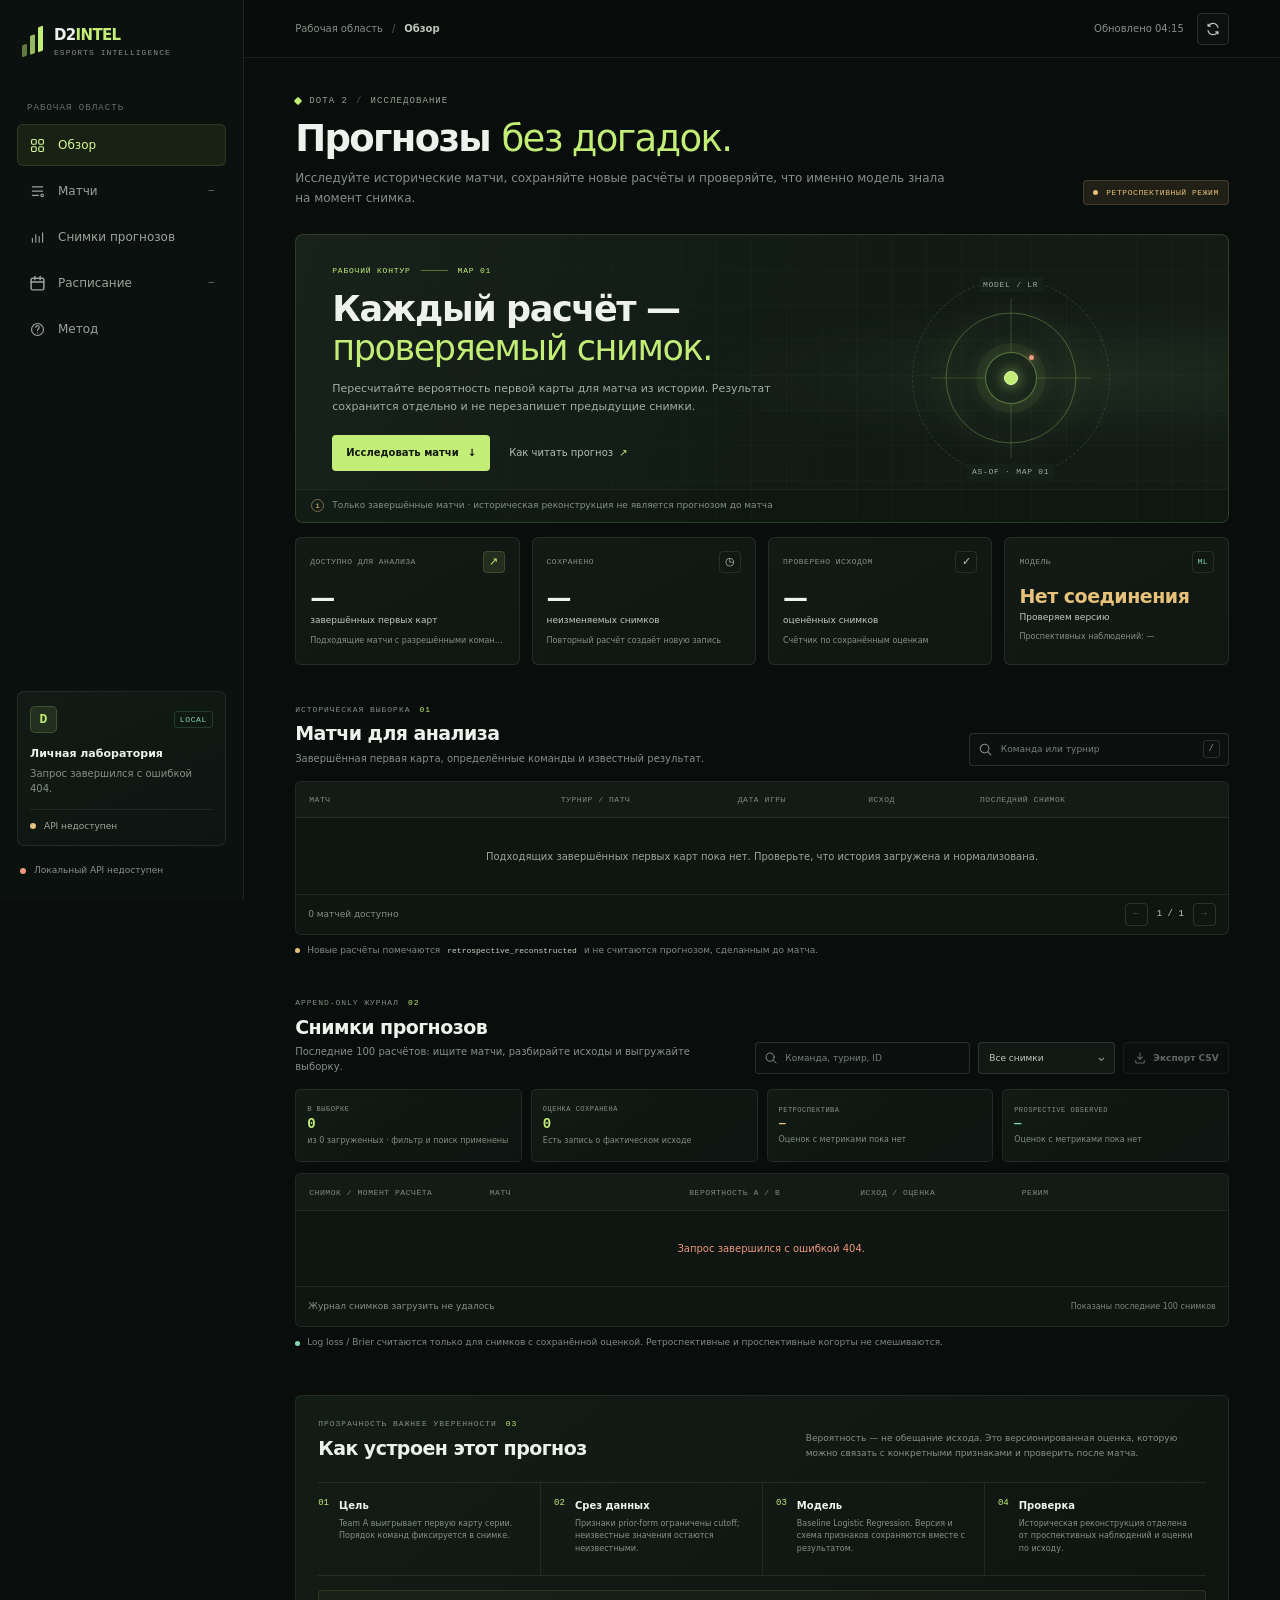
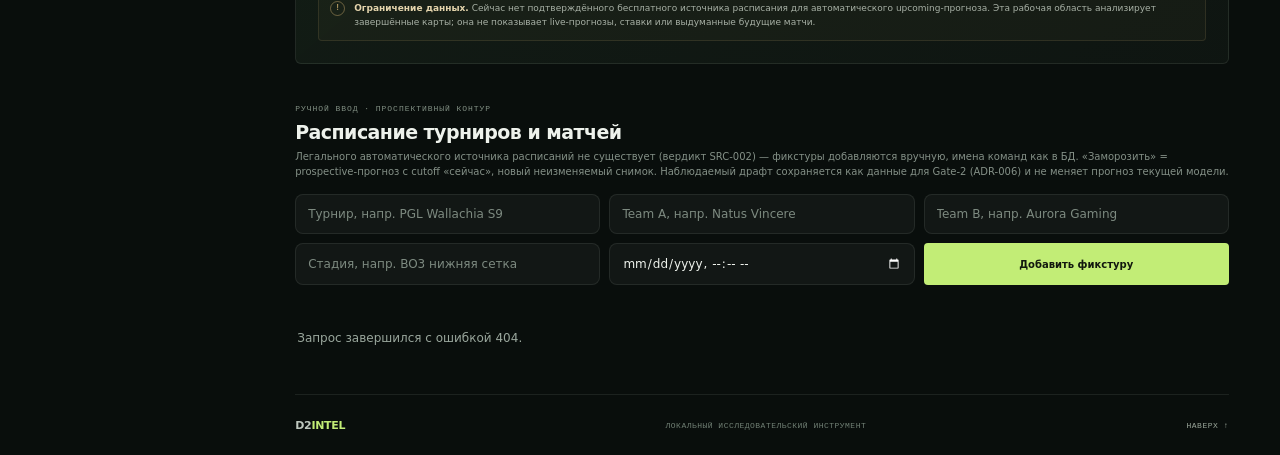
==== commit 8772a8df: "feat(schedule): расписание турниров в UI + freeze по фикстуре + сбор драфтов для Gate-2 Задача владе" ====
--- a/site/index.html
+++ b/site/index.html
@@ -30,6 +30,10 @@
             <svg viewBox="0 0 20 20" aria-hidden="true"><path d="M4 15.5V11M8 15.5V6.5M12 15.5V9M16 15.5V4.5"/></svg>
             <span>Снимки прогнозов</span>
           </a>
+          <a class="nav-item" href="#schedule" aria-label="Расписание">
+            <svg viewBox="0 0 16 16" aria-hidden="true"><rect x="2" y="3" width="12" height="11" rx="1.5" fill="none" stroke="currentColor" stroke-width="1.4"/><path d="M2 6.5h12M5.5 1.5v3M10.5 1.5v3" stroke="currentColor" stroke-width="1.4" fill="none"/></svg>
+            <span>Расписание</span><span class="nav-counter" id="nav-schedule-count">—</span>
+          </a>
           <a class="nav-item" href="#method" aria-label="Метод">
             <svg viewBox="0 0 20 20" aria-hidden="true"><circle cx="10" cy="10" r="7"/><path d="M8 7.5a2 2 0 1 1 3.2 1.6c-.9.7-1.2 1-1.2 2.1M10 14v.1"/></svg>
             <span>Метод</span>
@@ -159,6 +163,24 @@
             </div>
             <div class="method-warning"><span class="warning-icon" aria-hidden="true">!</span><p><strong>Ограничение данных.</strong> Сейчас нет подтверждённого бесплатного источника расписания для автоматического upcoming-прогноза. Эта рабочая область анализирует завершённые карты; она не показывает live-прогнозы, ставки или выдуманные будущие матчи.</p></div>
           </section>
+          <section id="schedule" class="data-section" aria-labelledby="schedule-title">
+            <div class="section-heading">
+              <div>
+                <p class="section-kicker">РУЧНОЙ ВВОД · ПРОСПЕКТИВНЫЙ КОНТУР</p>
+                <h2 id="schedule-title">Расписание турниров и матчей</h2>
+                <p class="section-description">Легального автоматического источника расписаний не существует (вердикт SRC-002) — фикстуры добавляются вручную, имена команд как в БД. «Заморозить» = prospective-прогноз с cutoff «сейчас», новый неизменяемый снимок. Наблюдаемый драфт сохраняется как данные для Gate-2 (ADR-006) и не меняет прогноз текущей модели.</p>
+              </div>
+            </div>
+            <form id="schedule-form" class="schedule-form">
+              <input id="schedule-tournament" placeholder="Турнир, напр. PGL Wallachia S9" maxlength="200" required>
+              <input id="schedule-team-a" placeholder="Team A, напр. Natus Vincere" maxlength="100" required>
+              <input id="schedule-team-b" placeholder="Team B, напр. Aurora Gaming" maxlength="100" required>
+              <input id="schedule-stage" placeholder="Стадия, напр. BO3 нижняя сетка" maxlength="200">
+              <input id="schedule-time" type="datetime-local" aria-label="Ожидаемое время">
+              <button class="button button--primary" id="schedule-submit" type="submit">Добавить фикстуру</button>
+            </form>
+            <div id="schedule-list" class="schedule-list" aria-live="polite"></div>
+          </section>
           <footer class="page-footer"><a class="footer-brand" href="#overview">D2<span>INTEL</span></a><span>ЛОКАЛЬНЫЙ ИССЛЕДОВАТЕЛЬСКИЙ ИНСТРУМЕНТ</span><a href="#overview">НАВЕРХ ↑</a></footer>
         </main>
       </div>
--- a/site/styles.css
+++ b/site/styles.css
@@ -314,3 +314,19 @@
 @media (max-width: 650px) { body { min-width: 360px; }.sidebar { position: sticky; top: 0; right: 0; bottom: auto; display: flex; width: 100%; height: 52px; flex-direction: row; justify-content: space-between; padding: 0 15px; border-right: 0; border-bottom: 1px solid var(--line); background: rgba(11,17,14,.96); }.brand { margin: 0; }.brand-word { display: block; font-size: 13px; }.brand-word small { display: none; }.brand-mark { height: 20px; }.brand-mark i:nth-child(1) { height: 9px; }.brand-mark i:nth-child(2) { height: 15px; }.brand-mark i:nth-child(3) { height: 20px; }.sidebar-caption, .sidebar-spacer, .workspace-card, .sidebar-footer, .sidebar::after { display: none; }.side-nav { display: flex; width: auto; align-items: center; gap: 2px; }.nav-item { width: 34px; min-height: 34px; }.nav-item span { display: none; }.main-column { margin-left: 0; }.topbar { top: 52px; height: 45px; padding-right: 15px; padding-left: 15px; }.content { padding: 26px 15px 0; }.page-heading { align-items: start; flex-direction: column; gap: 11px; margin-bottom: 18px; }.page-heading h1 { font-size: clamp(27px, 7vw, 34px); }.page-description { font-size: 10px; }.mode-pill { margin-bottom: 0; }.research-banner { min-height: 256px; padding: 23px 17px 48px; }.research-banner::before { background-size: 27px 27px; }.banner-copy { max-width: 100%; }.research-banner h2 { max-width: 280px; font-size: 27px; }.banner-copy > p { max-width: 360px; font-size: 10px; }.banner-visual { top: 8px; right: -49px; width: 158px; height: 158px; transform: none; opacity: .27; }.orbit--outer { width: 157px; height: 157px; }.orbit--inner { width: 106px; height: 106px; }.visual-axis--horizontal { width: 129px; }.visual-axis--vertical { height: 129px; }.visual-node { width: 43px; height: 43px; }.visual-label { display: none; }.banner-footnote { min-height: 38px; padding-right: 10px; padding-left: 10px; font-size: 8px; line-height: 1.45; }.metrics-grid { gap: 8px; margin-top: 9px; }.metric-card { min-height: 112px; padding: 10px; }.metric-topline { font-size: 7px; }.metric-icon { width: 19px; height: 19px; }.metric-value { font-size: 22px; }.metric-status-value { font-size: 17px; }.metric-note { font-size: 7px; }.data-section { margin-top: 31px; scroll-margin-top: 109px; }.section-heading { align-items: stretch; flex-direction: column; gap: 12px; }.section-heading h2, .method-heading h2 { font-size: 17px; }.section-description { font-size: 9px; }.search-form { width: 100%; }.journal-controls { display: grid; grid-template-columns: minmax(0,1fr) minmax(125px,.72fr); gap: 7px; }.journal-search { width: auto; min-width: 0; }.journal-controls .filter-select-wrap { min-width: 0; }.journal-controls .filter-select-wrap select { width: 100%; min-width: 0; }.button--export { grid-column: 1 / -1; min-height: 30px; }.button--export > span { display: inline; }.journal-metrics { grid-template-columns: repeat(2, minmax(0,1fr)); gap: 7px; }.journal-metric { min-height: 66px; padding: 8px; }.journal-metric > span { font-size: 6.5px; }.journal-metric strong { font-size: 13px; }.journal-metric small { font-size: 7px; }.table-footer { min-height: 37px; font-size: 8px; }.predictions-section { margin-top: 32px; }.filter-select-wrap select { width: 100%; }.method-section { margin-top: 34px; padding: 15px; scroll-margin-top: 107px; }.method-heading { gap: 7px; }.method-steps { margin-top: 15px; }.method-step { min-height: 102px; gap: 7px; padding-top: 12px; }.method-step + .method-step { padding-left: 8px; }.step-index { font-size: 8px; }.method-step h3 { font-size: 9px; }.method-step p { font-size: 7px; }.method-warning p { font-size: 8px; }.page-footer { flex-wrap: wrap; justify-content: space-between; min-height: 55px; font-size: 7px; }.page-footer > span { order: 3; width: 100%; padding-bottom: 8px; }.dialog-shell { padding: 16px; }.dialog-heading h2 { font-size: 17px; }.provenance-grid { grid-template-columns: minmax(100px,.65fr) minmax(0,1.5fr); gap: 7px 9px; padding: 9px; }.provenance-grid dt, .provenance-grid dd { font-size: 8px; }.feature-row { grid-template-columns: minmax(0,1fr) auto; gap: 5px; }.feature-label { font-size: 8px; }.feature-value { font-size: 8px; }.feature-unknown-mark { grid-column: 2; }.coverage-summary { font-size: 7px; }.toast-stack { right: 10px; bottom: 10px; } }
 @media (max-width: 400px) { .content { padding-right: 12px; padding-left: 12px; }.metrics-grid { grid-template-columns: repeat(2, minmax(0, 1fr)); }.metric-card { min-height: 106px; }.research-banner h2 { font-size: 25px; }.banner-actions { gap: 12px; }.quiet-link { font-size: 9px; }.method-step p { font-size: 6.8px; }.updated-label { font-size: 8px; } }
 @media (prefers-reduced-motion: reduce) { *, *::before, *::after { scroll-behavior: auto !important; animation-duration: .001ms !important; animation-iteration-count: 1 !important; transition-duration: .001ms !important; } }
+
+
+/* ===== Расписание (ручной ввод владельца; миграция 0004) ===== */
+.schedule-form { display: grid; grid-template-columns: repeat(3, minmax(0, 1fr)); gap: 9px; margin-bottom: 18px; }
+.schedule-form input { background: rgba(255,255,255,.04); border: 1px solid var(--line); border-radius: 8px; color: var(--text, #e8efe6); font: inherit; font-size: 12px; padding: 10px 12px; min-width: 0; }
+.schedule-form input::placeholder { color: #7d8a80; }
+.schedule-form .button { grid-column: span 1; }
+.schedule-list { display: grid; gap: 9px; }
+.schedule-empty { color: #9aa79d; font-size: 12px; padding: 14px 2px; }
+.schedule-row { display: grid; grid-template-columns: minmax(0, 1fr) auto auto; gap: 14px; align-items: center; background: rgba(255,255,255,.03); border: 1px solid var(--line); border-radius: 10px; padding: 12px 14px; }
+.schedule-teams { display: flex; flex-wrap: wrap; gap: 8px; align-items: baseline; margin: 0 0 4px; }
+.schedule-teams .table-primary { font-weight: 700; font-size: 14px; }
+.schedule-meta { display: flex; flex-wrap: wrap; gap: 8px; margin: 0; font-size: 11px; }
+.schedule-status { display: grid; gap: 3px; font-size: 11px; text-align: right; }
+.schedule-actions { display: flex; gap: 7px; flex-wrap: wrap; justify-content: flex-end; }
+@media (max-width: 860px) { .schedule-form { grid-template-columns: repeat(2, minmax(0, 1fr)); } .schedule-row { grid-template-columns: 1fr; } .schedule-status, .schedule-actions { text-align: left; justify-content: flex-start; } }
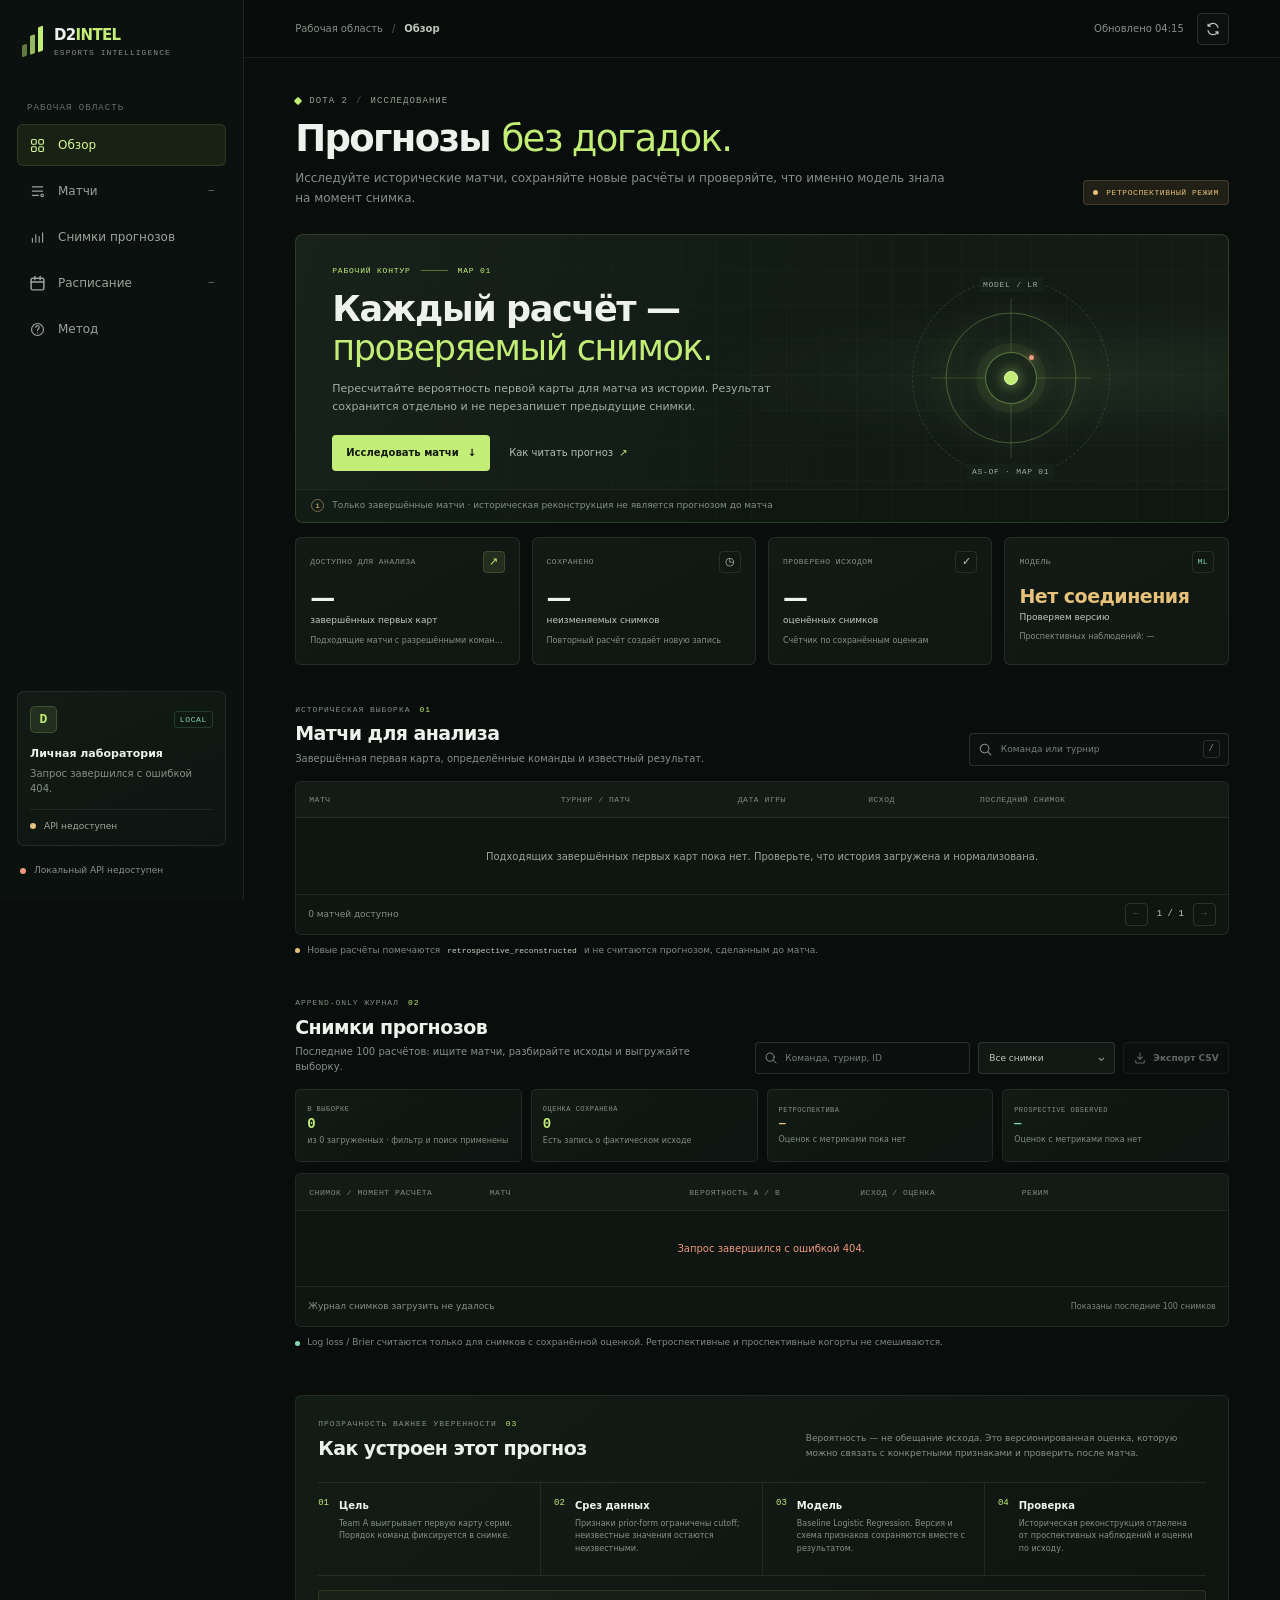
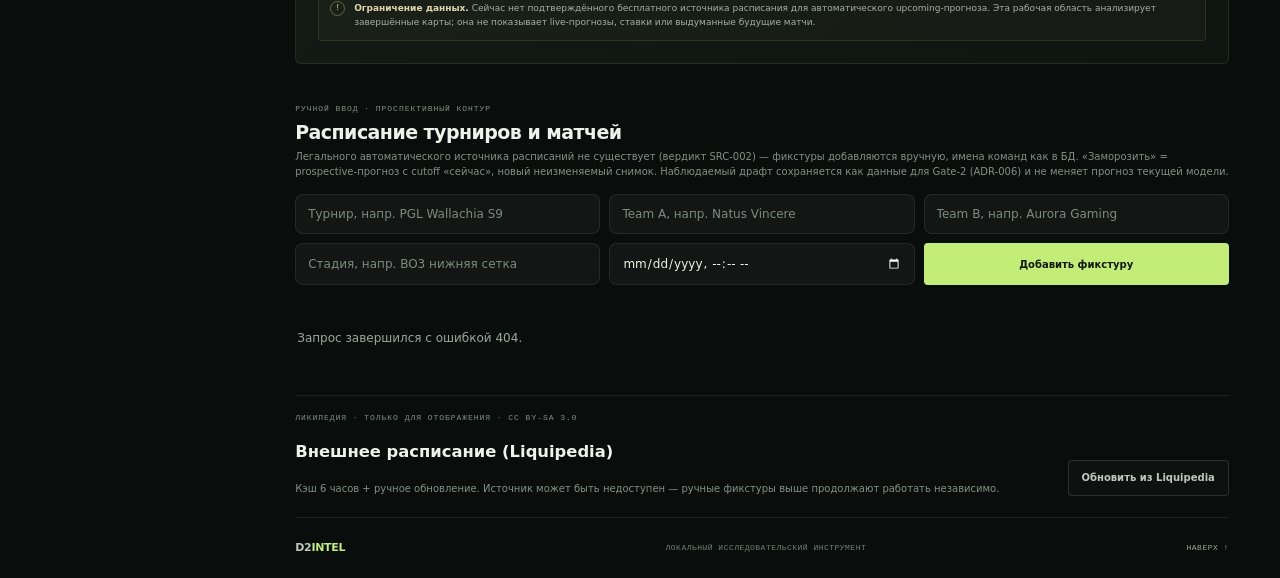
==== commit e8606d18: "feat(adr-008): Liquipedia-расписание в workbench — парсер, кэш, attribution, импорт в ручные фикстур" ====
--- a/site/index.html
+++ b/site/index.html
@@ -180,6 +180,14 @@
               <button class="button button--primary" id="schedule-submit" type="submit">Добавить фикстуру</button>
             </form>
             <div id="schedule-list" class="schedule-list" aria-live="polite"></div>
+            <div class="schedule-external" id="schedule-external">
+              <div class="section-heading"><div>
+                <p class="section-kicker">ЛИКИПЕДИЯ · ТОЛЬКО ДЛЯ ОТОБРАЖЕНИЯ · CC BY-SA 3.0</p>
+                <h3 id="schedule-external-title">Внешнее расписание (Liquipedia)</h3>
+                <p class="section-description">Кэш 6 часов + ручное обновление. Источник может быть недоступен — ручные фикстуры выше продолжают работать независимо.</p>
+              </div><button class="button button--outline" id="schedule-external-refresh" type="button">Обновить из Liquipedia</button></div>
+              <div id="schedule-external-list" aria-live="polite"></div>
+            </div>
           </section>
           <footer class="page-footer"><a class="footer-brand" href="#overview">D2<span>INTEL</span></a><span>ЛОКАЛЬНЫЙ ИССЛЕДОВАТЕЛЬСКИЙ ИНСТРУМЕНТ</span><a href="#overview">НАВЕРХ ↑</a></footer>
         </main>
--- a/site/styles.css
+++ b/site/styles.css
@@ -330,3 +330,6 @@
 .schedule-status { display: grid; gap: 3px; font-size: 11px; text-align: right; }
 .schedule-actions { display: flex; gap: 7px; flex-wrap: wrap; justify-content: flex-end; }
 @media (max-width: 860px) { .schedule-form { grid-template-columns: repeat(2, minmax(0, 1fr)); } .schedule-row { grid-template-columns: 1fr; } .schedule-status, .schedule-actions { text-align: left; justify-content: flex-start; } }
+
+.schedule-external { margin-top: 22px; border-top: 1px solid var(--line); padding-top: 16px; }
+.schedule-external .section-description { max-width: 720px; }
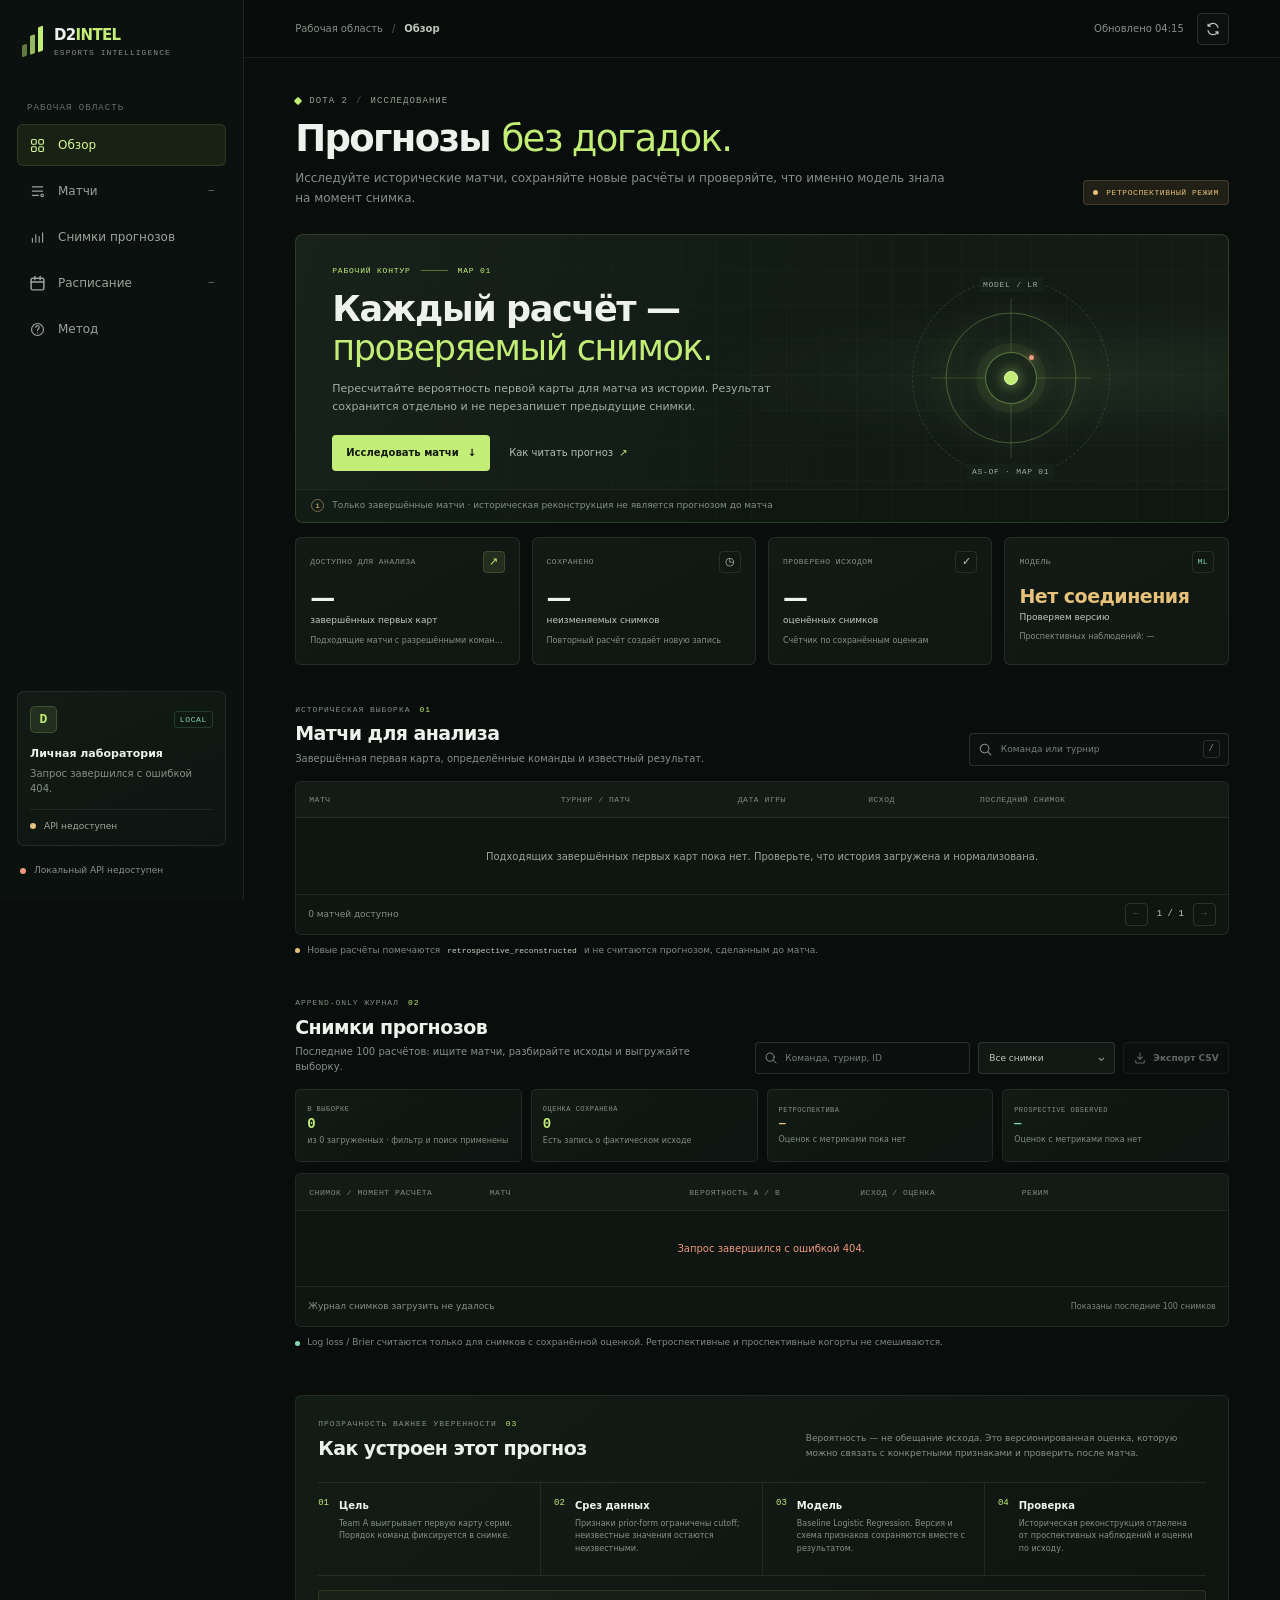
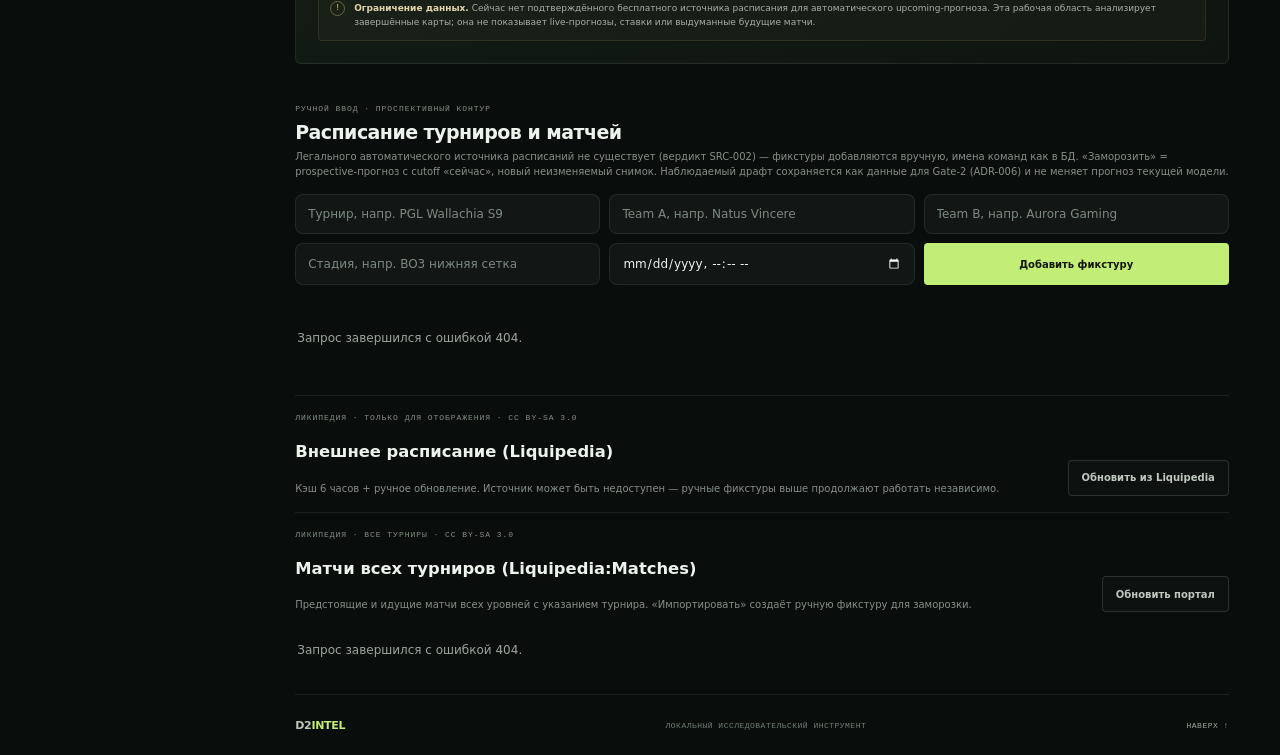
==== commit f9208abe: "feat(adr-008): портал Liquipedia:Matches — матчи всех турниров в UI parse_ticker_matches: блоки matc" ====
--- a/site/index.html
+++ b/site/index.html
@@ -187,6 +187,14 @@
                 <p class="section-description">Кэш 6 часов + ручное обновление. Источник может быть недоступен — ручные фикстуры выше продолжают работать независимо.</p>
               </div><button class="button button--outline" id="schedule-external-refresh" type="button">Обновить из Liquipedia</button></div>
               <div id="schedule-external-list" aria-live="polite"></div>
+              <div class="schedule-external" style="margin-top:16px">
+                <div class="section-heading"><div>
+                  <p class="section-kicker">ЛИКИПЕДИЯ · ВСЕ ТУРНИРЫ · CC BY-SA 3.0</p>
+                  <h3 id="schedule-portal-title">Матчи всех турниров (Liquipedia:Matches)</h3>
+                  <p class="section-description">Предстоящие и идущие матчи всех уровней с указанием турнира. «Импортировать» создаёт ручную фикстуру для заморозки.</p>
+                </div><button class="button button--outline" id="schedule-portal-refresh" type="button">Обновить портал</button></div>
+                <div id="schedule-portal-list" aria-live="polite"></div>
+              </div>
             </div>
           </section>
           <footer class="page-footer"><a class="footer-brand" href="#overview">D2<span>INTEL</span></a><span>ЛОКАЛЬНЫЙ ИССЛЕДОВАТЕЛЬСКИЙ ИНСТРУМЕНТ</span><a href="#overview">НАВЕРХ ↑</a></footer>
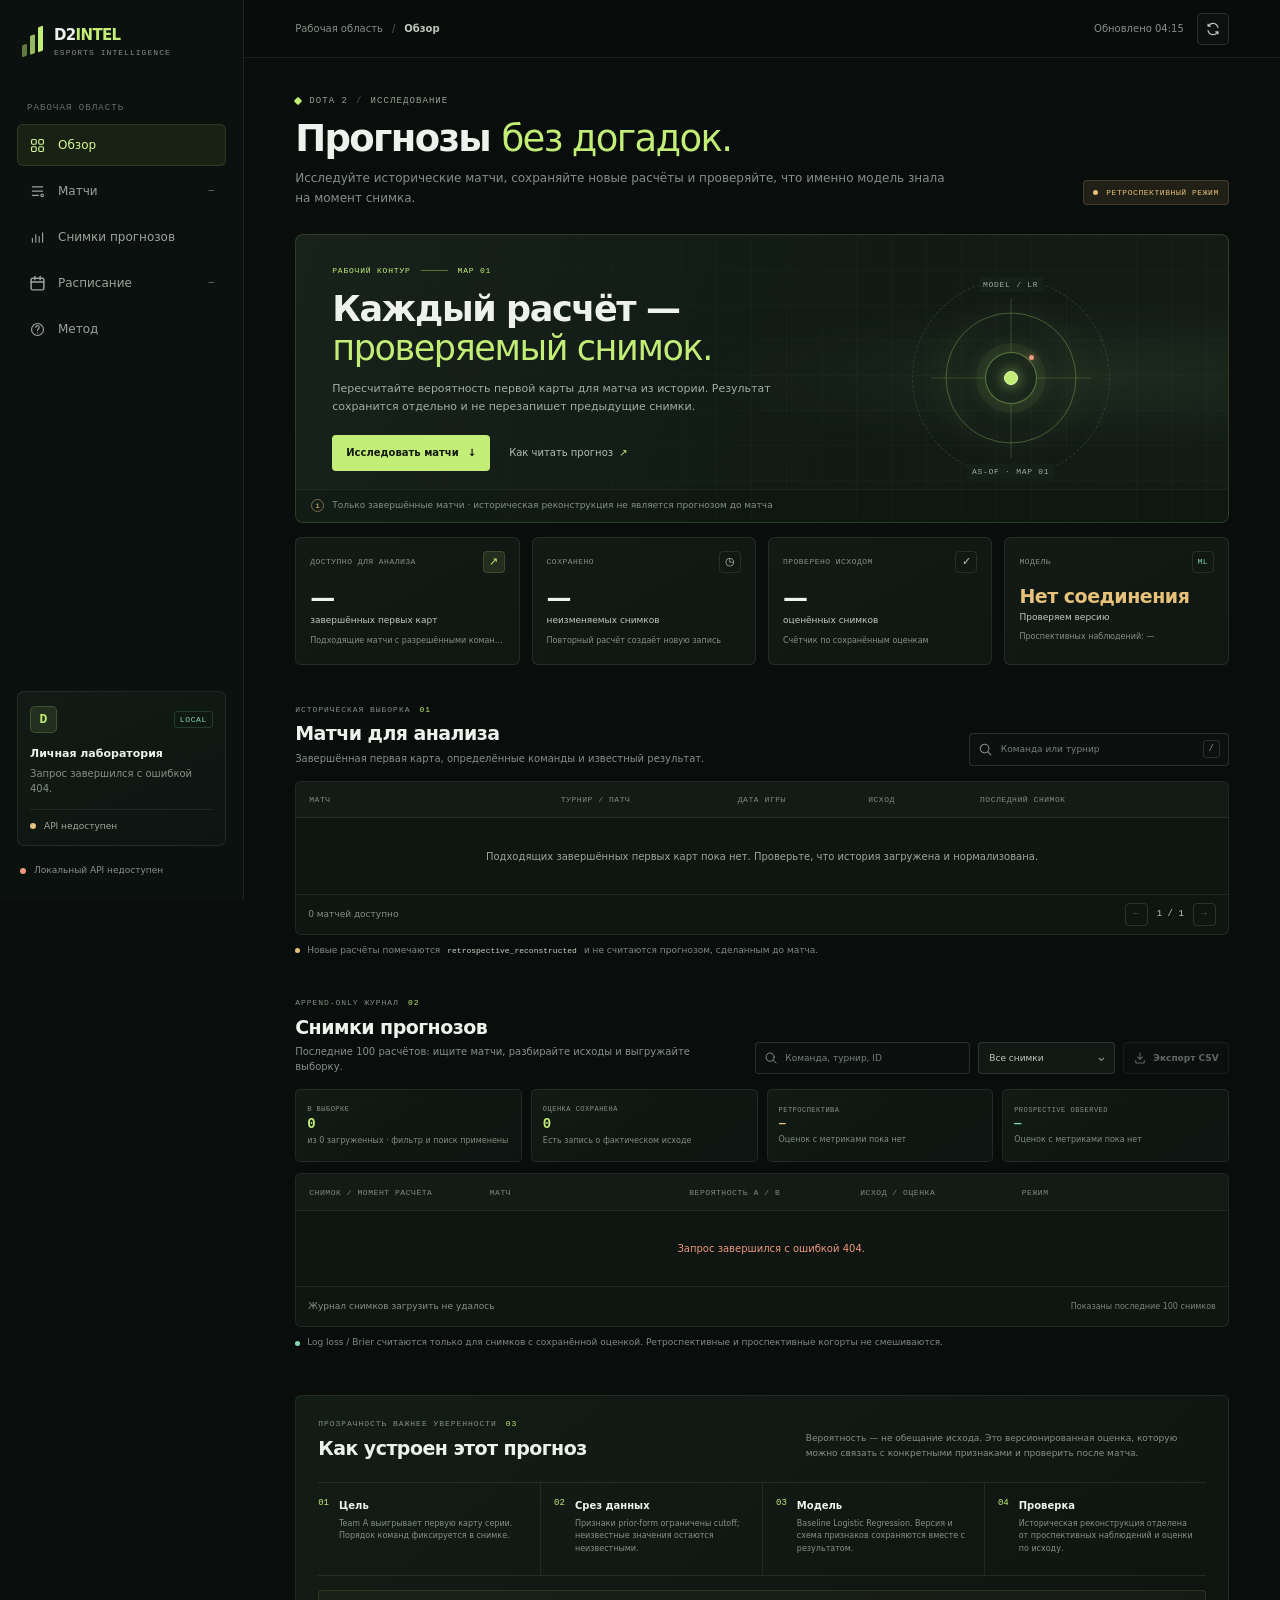
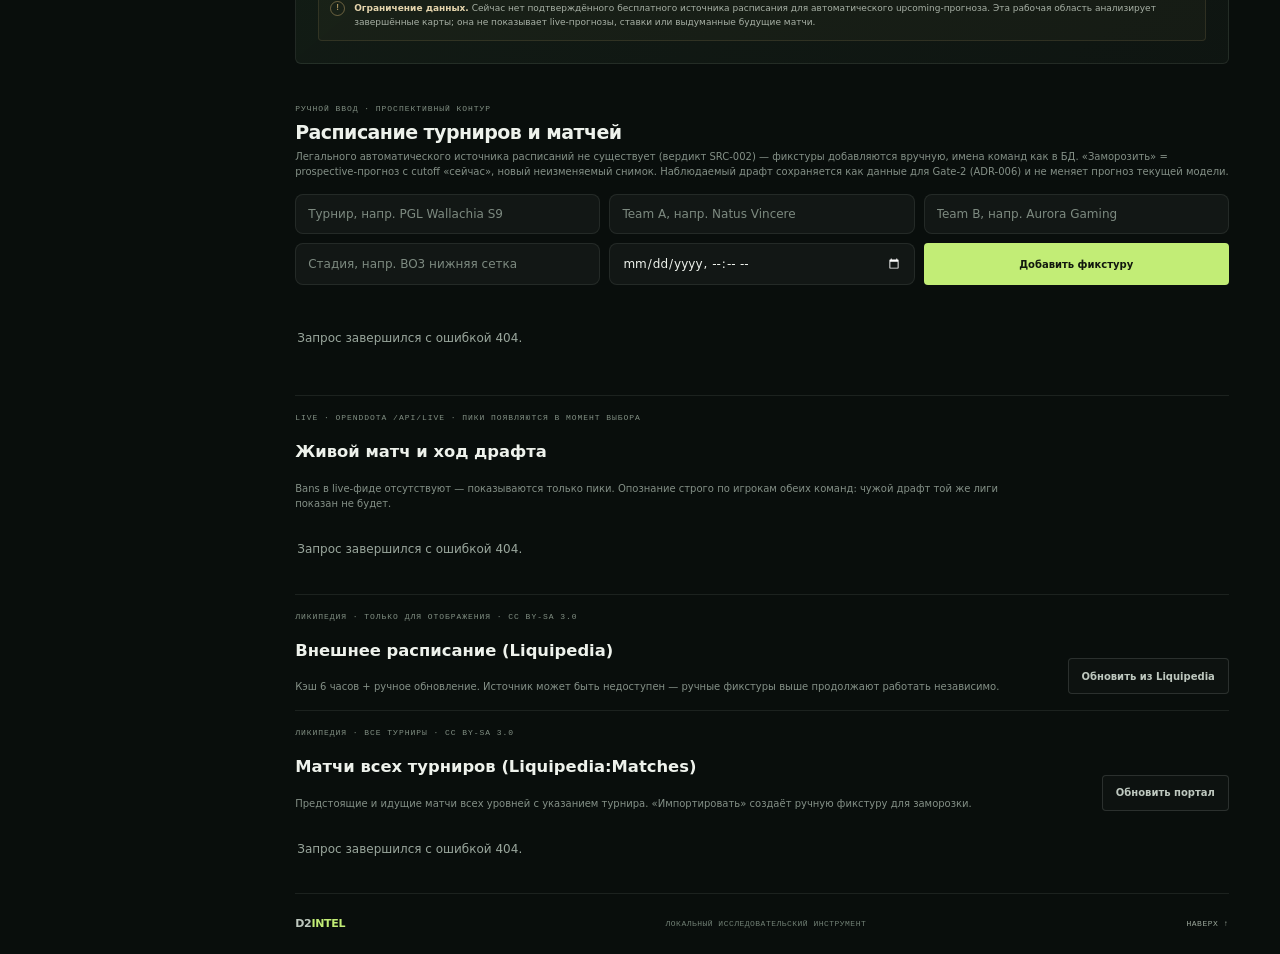
==== commit f08b3aa7: "feat(live-draft): живой драфт в UI — OpenDota /api/live, опознание строго по игрокам - ingestion/liv" ====
--- a/site/index.html
+++ b/site/index.html
@@ -180,6 +180,14 @@
               <button class="button button--primary" id="schedule-submit" type="submit">Добавить фикстуру</button>
             </form>
             <div id="schedule-list" class="schedule-list" aria-live="polite"></div>
+            <div class="schedule-external" id="live-draft-block">
+              <div class="section-heading"><div>
+                <p class="section-kicker">LIVE · OPENDDOTA /API/LIVE · ПИКИ ПОЯВЛЯЮТСЯ В МОМЕНТ ВЫБОРА</p>
+                <h3 id="live-draft-title">Живой матч и ход драфта</h3>
+                <p class="section-description">Bans в live-фиде отсутствуют — показываются только пики. Опознание строго по игрокам обеих команд: чужой драфт той же лиги показан не будет.</p>
+              </div></div>
+              <div id="live-draft-list" aria-live="polite"></div>
+            </div>
             <div class="schedule-external" id="schedule-external">
               <div class="section-heading"><div>
                 <p class="section-kicker">ЛИКИПЕДИЯ · ТОЛЬКО ДЛЯ ОТОБРАЖЕНИЯ · CC BY-SA 3.0</p>
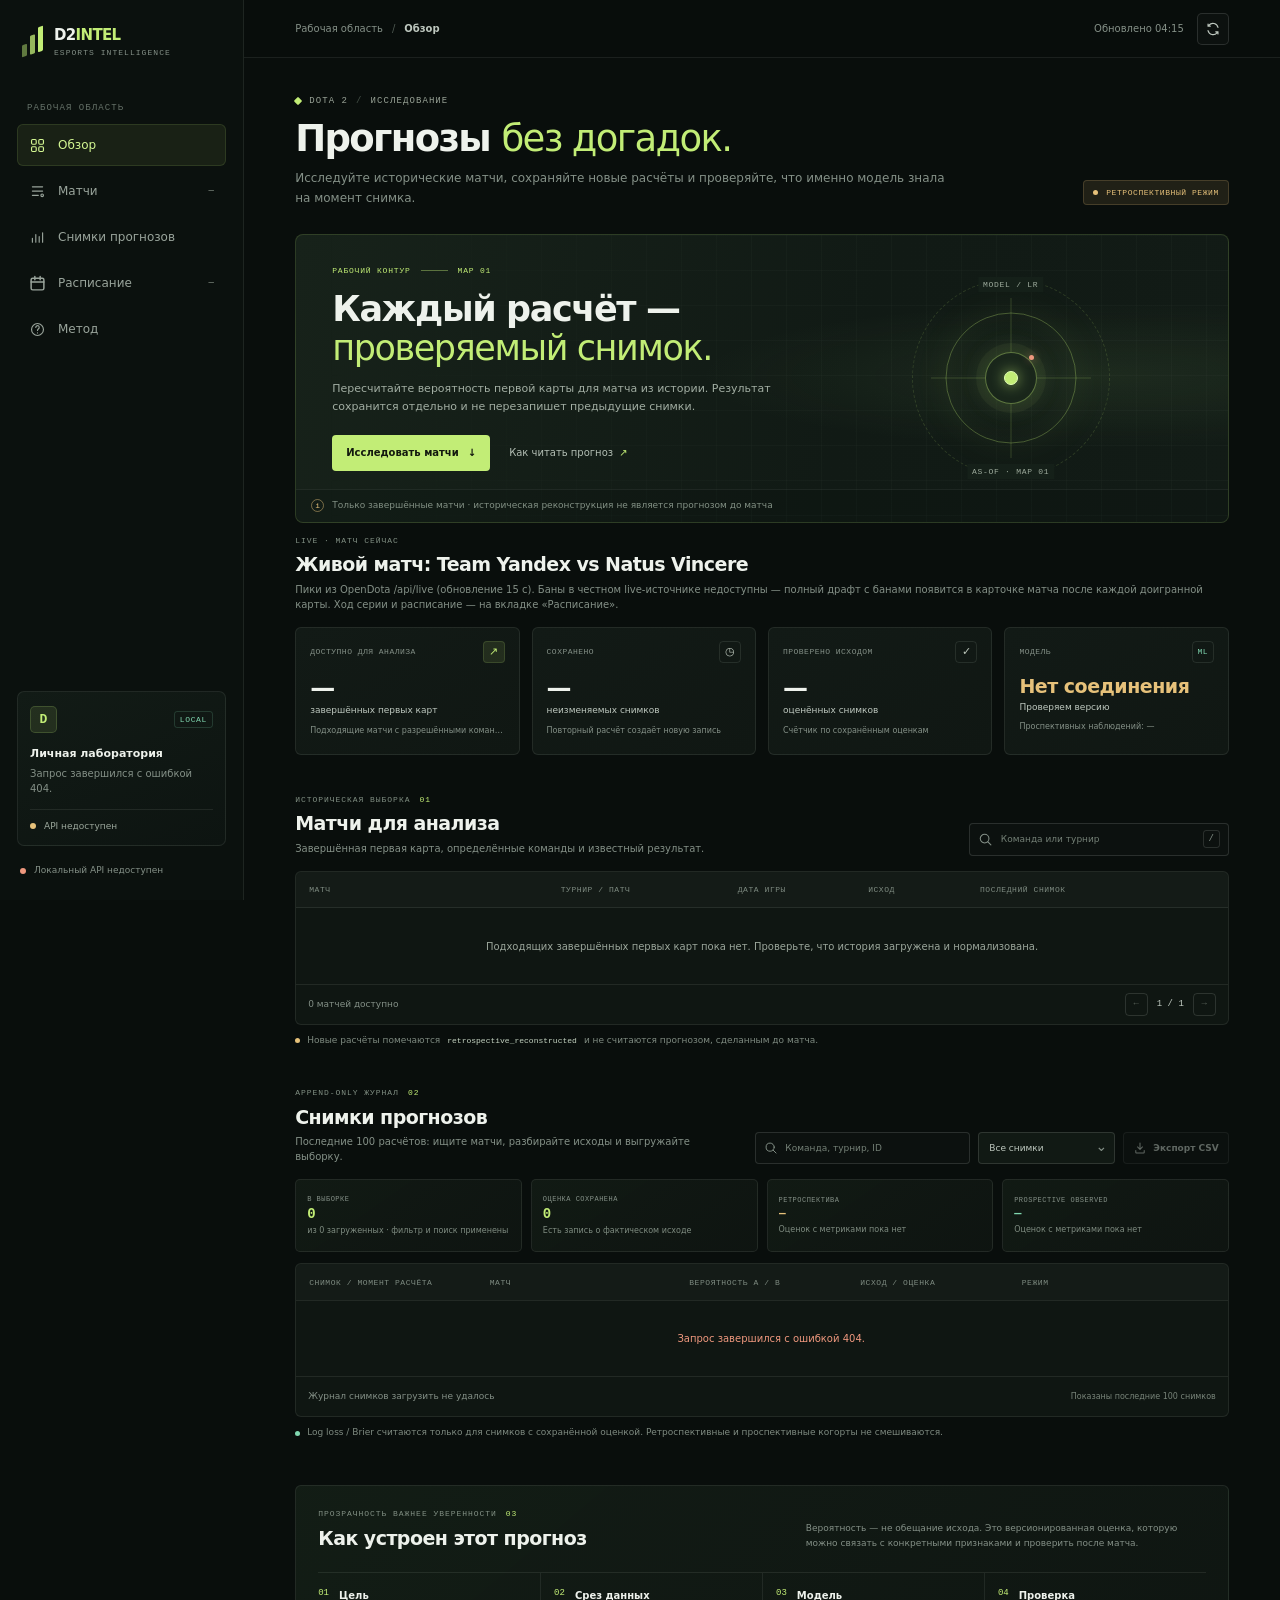
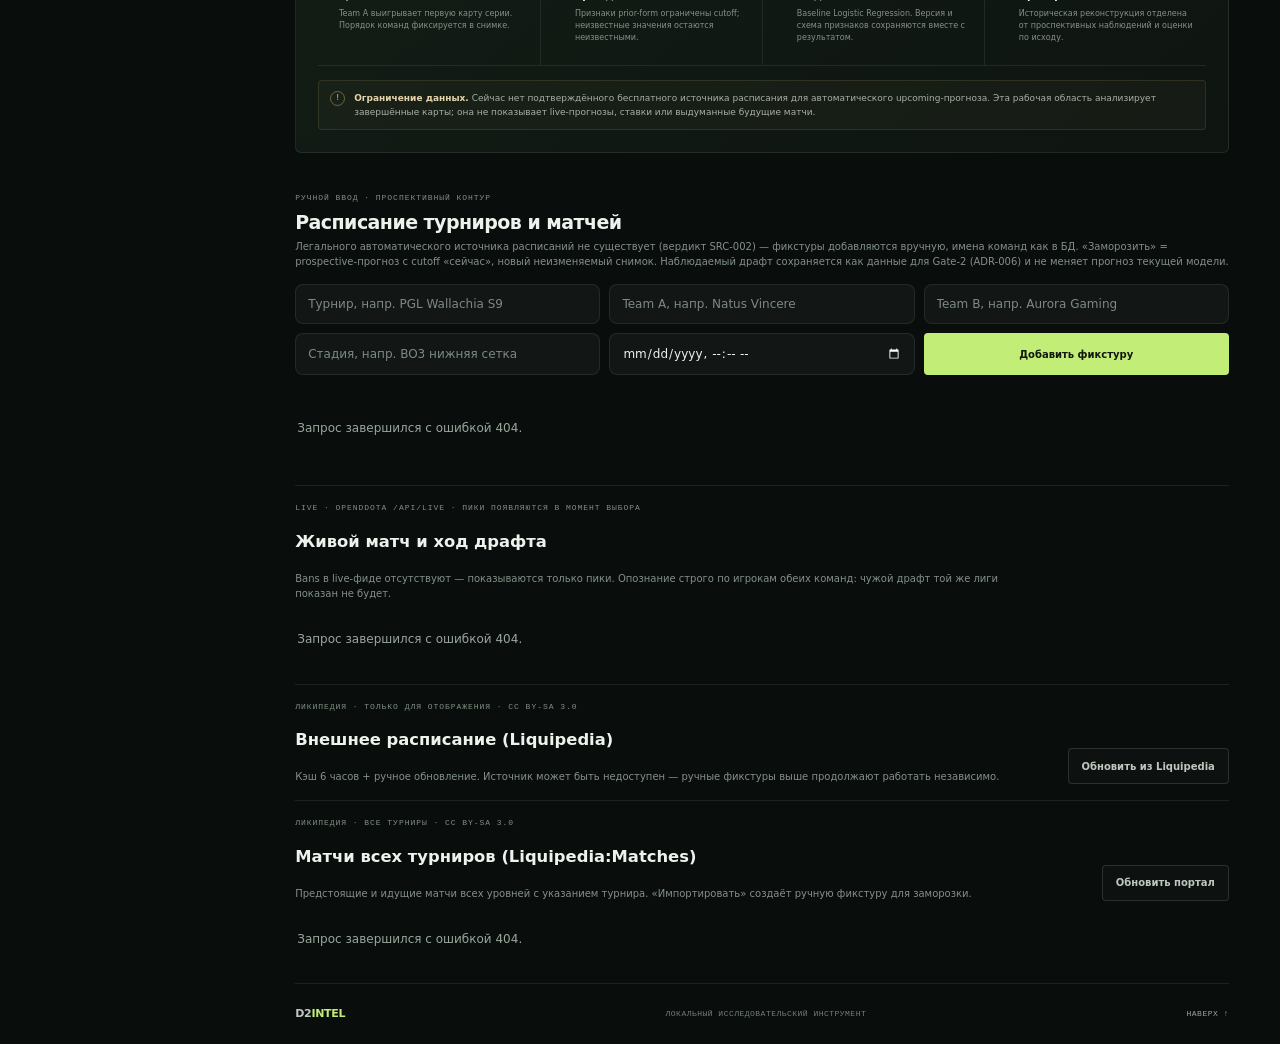
==== commit 71e23cf3: "feat(ui): live-блок матча на главной сверху + честная рамка по банам - главная: блок «Живой матч: Te" ====
--- a/site/index.html
+++ b/site/index.html
@@ -91,6 +91,14 @@
             <div class="banner-footnote"><span class="footnote-mark">i</span><span>Только завершённые матчи · историческая реконструкция не является прогнозом до матча</span></div>
           </section>
 
+          <section id="live-match" class="data-section" aria-labelledby="live-match-title" style="margin-top:12px">
+            <div class="section-heading"><div>
+              <p class="section-kicker">LIVE · МАТЧ СЕЙЧАС</p>
+              <h2 id="live-match-title">Живой матч: Team Yandex vs Natus Vincere</h2>
+              <p class="section-description">Пики из OpenDota /api/live (обновление 15 с). Баны в честном live-источнике недоступны — полный драфт с банами появится в карточке матча после каждой доигранной карты. Ход серии и расписание — на вкладке «Расписание».</p>
+            </div></div>
+            <div id="live-draft-main-list" aria-live="polite"></div>
+          </section>
           <section class="metrics-grid" aria-label="Сводка рабочей области">
             <article class="metric-card"><div class="metric-topline"><span>ДОСТУПНО ДЛЯ АНАЛИЗА</span><span class="metric-icon metric-icon--lime" aria-hidden="true">↗</span></div><div class="metric-value" id="stat-match-count">—</div><div class="metric-caption">завершённых первых карт</div><div class="metric-note" id="stat-match-note">Подходящие матчи с разрешёнными командами</div></article>
             <article class="metric-card"><div class="metric-topline"><span>СОХРАНЕНО</span><span class="metric-icon" aria-hidden="true">◷</span></div><div class="metric-value" id="stat-snapshot-count">—</div><div class="metric-caption">неизменяемых снимков</div><div class="metric-note">Повторный расчёт создаёт новую запись</div></article>
